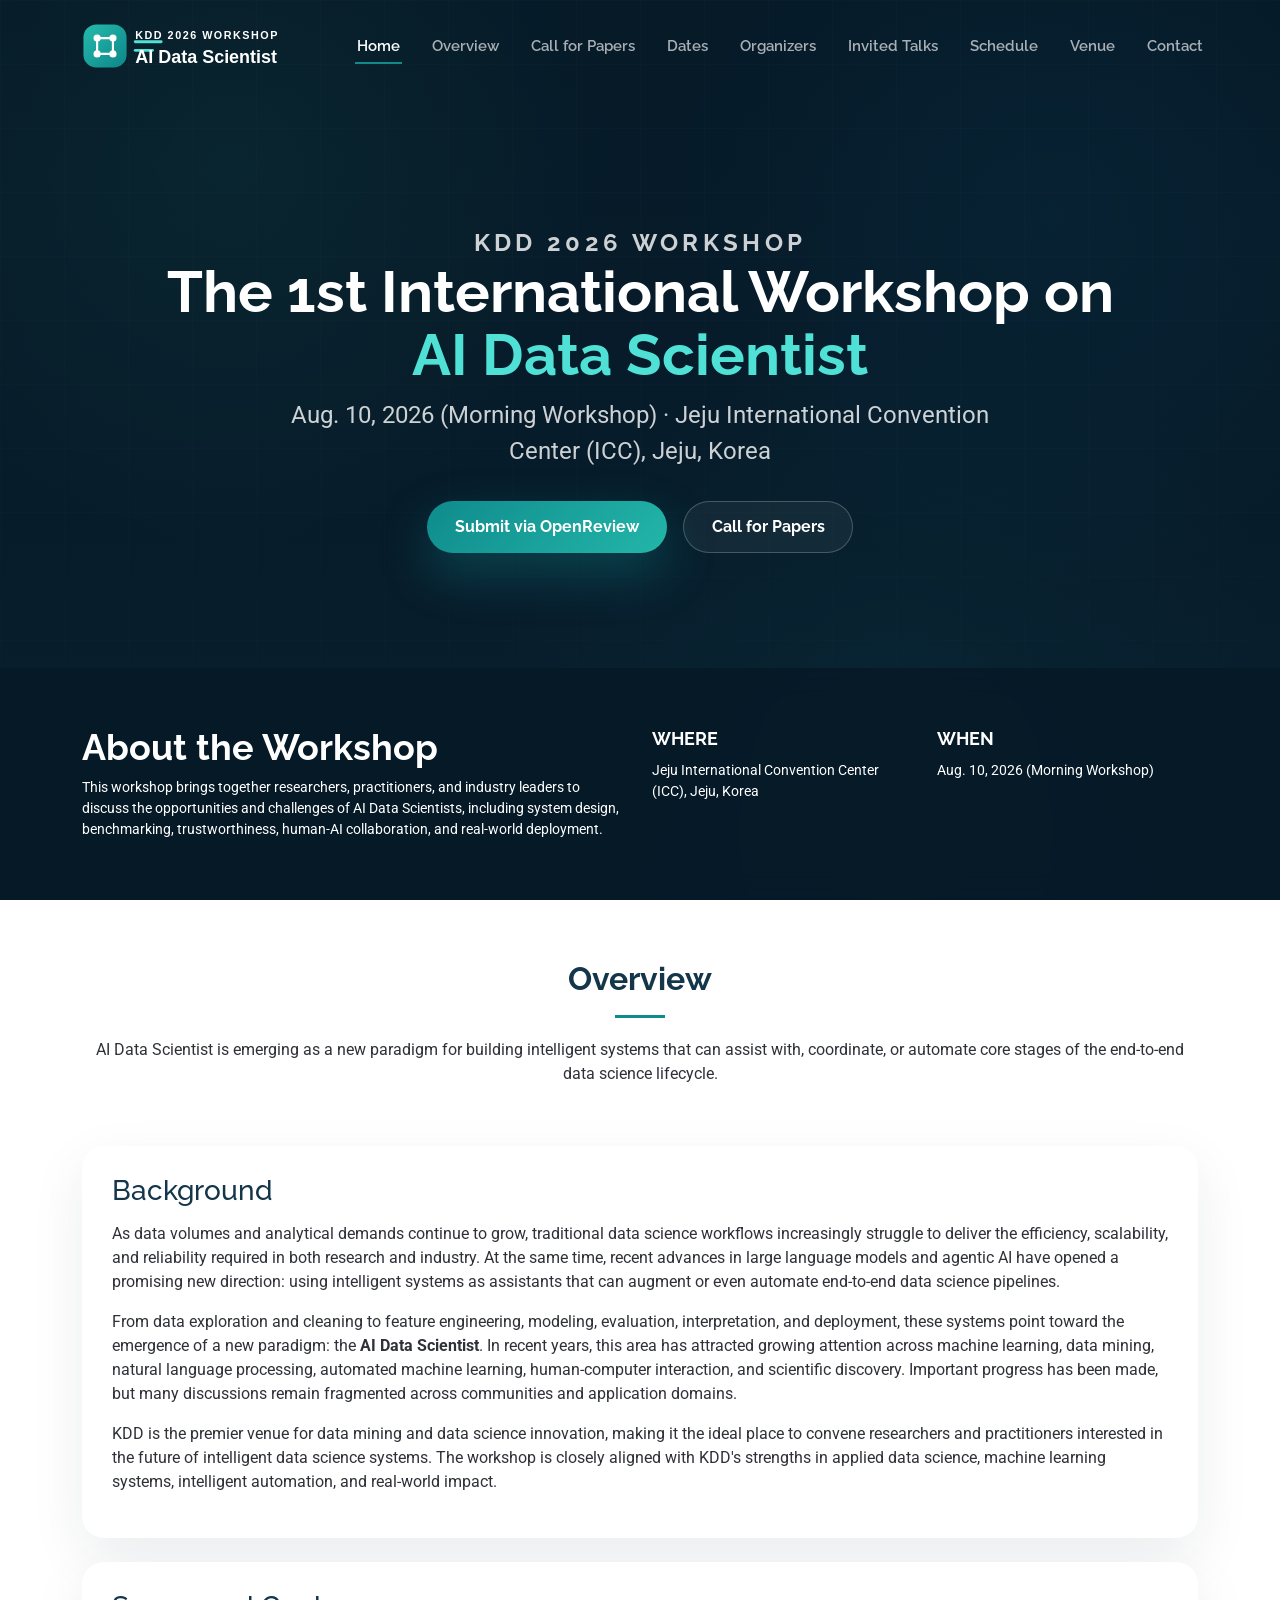
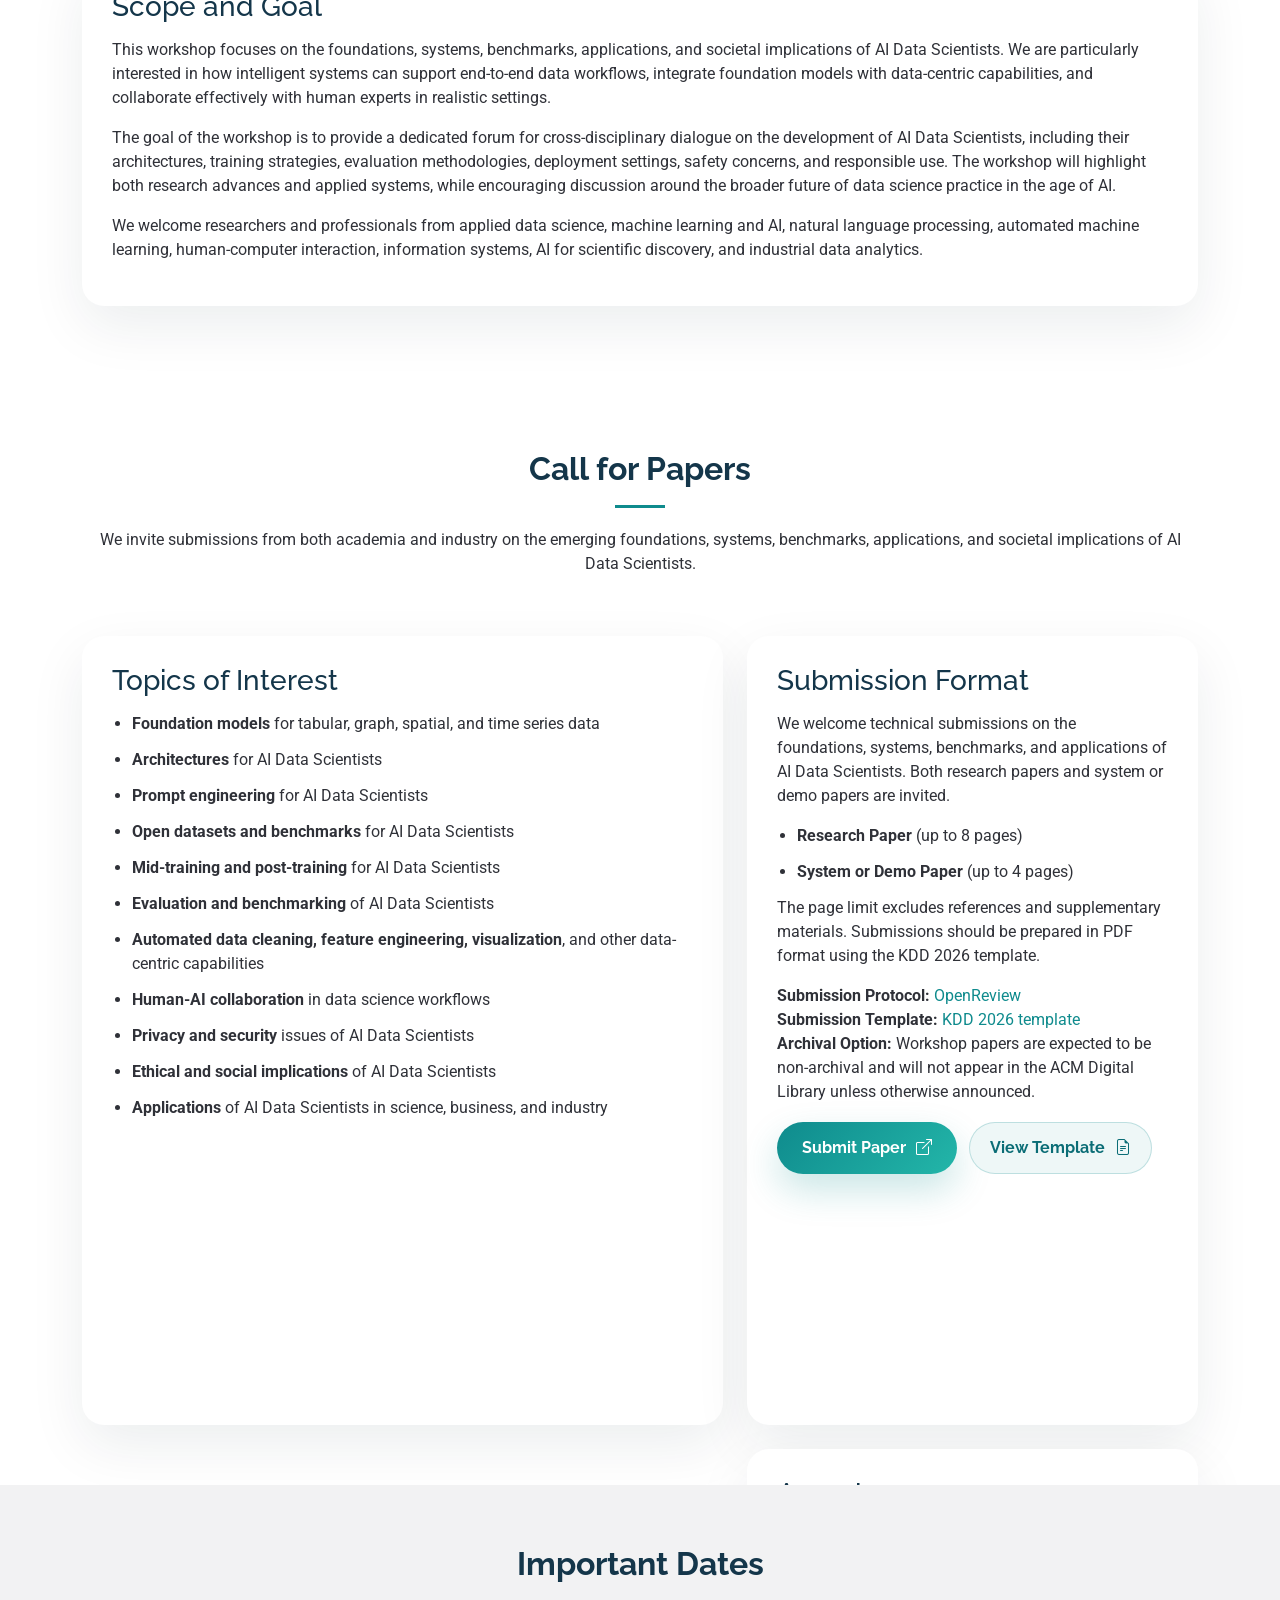
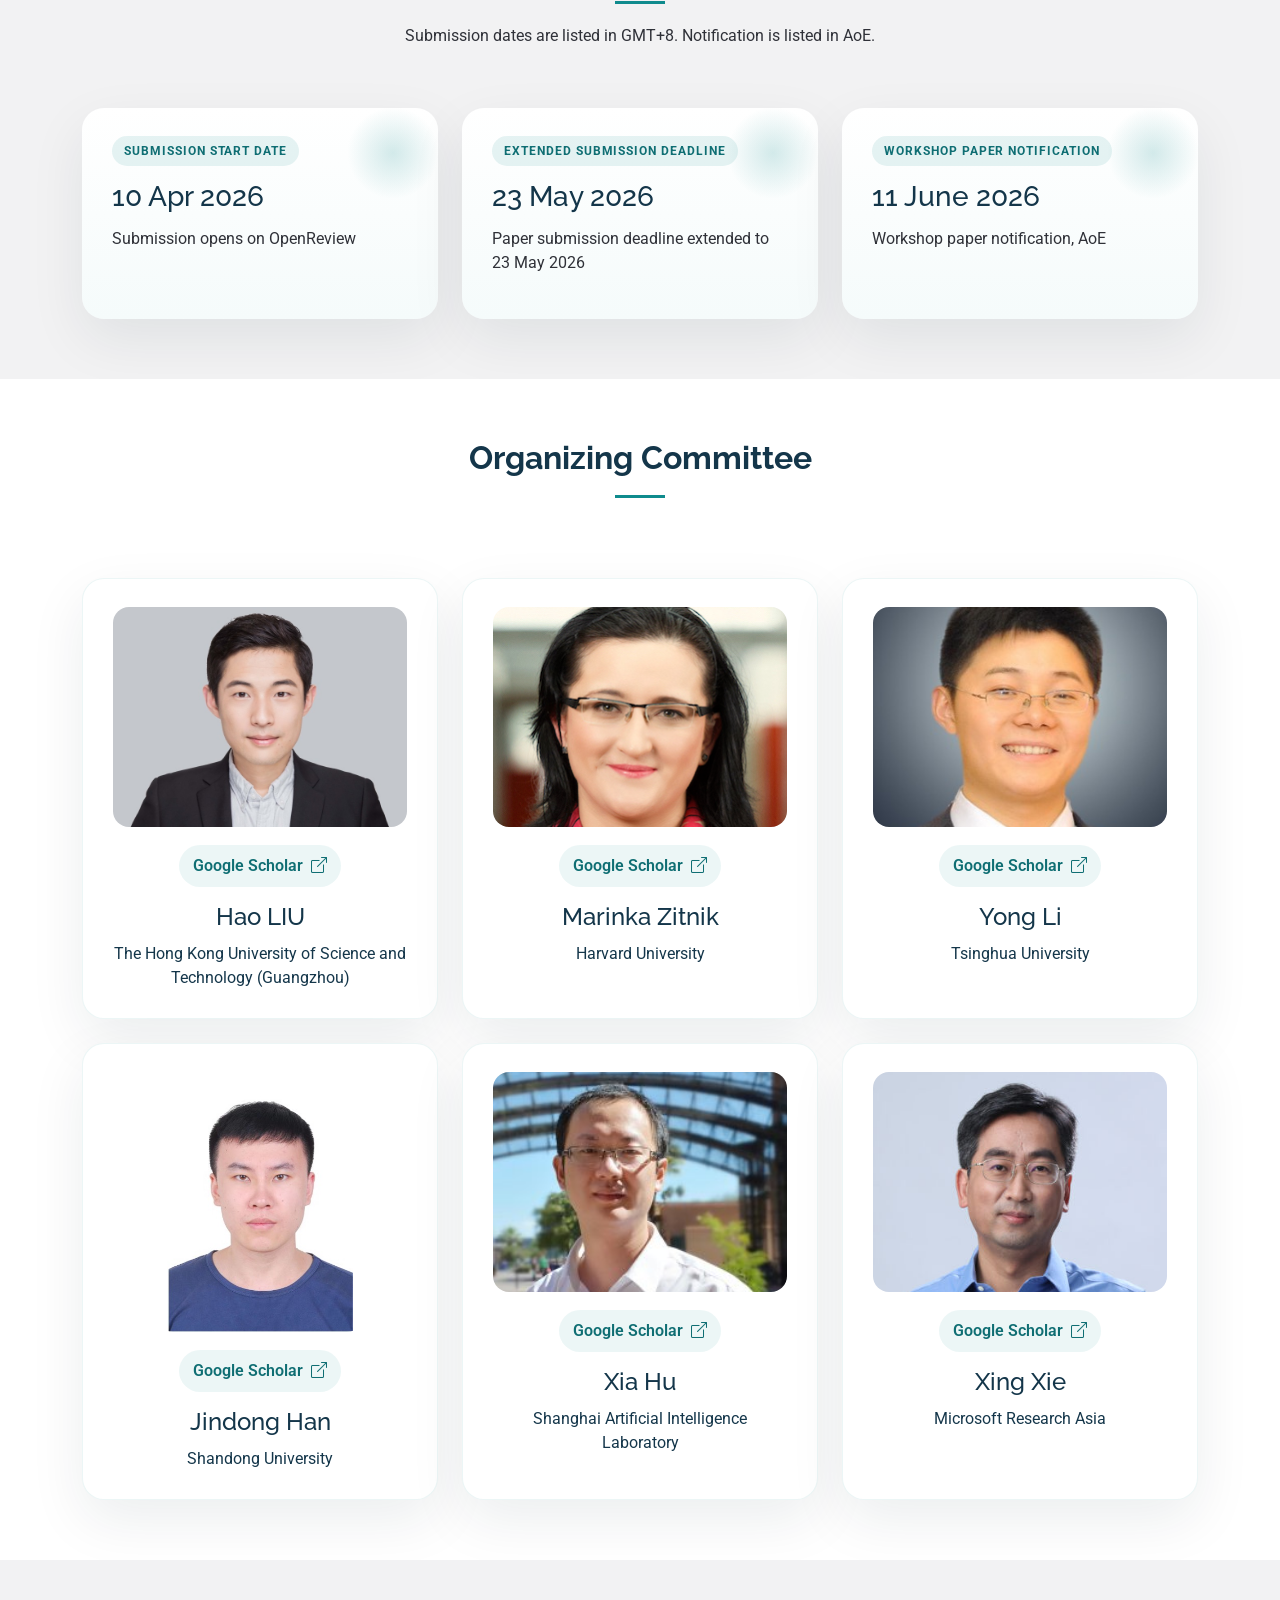
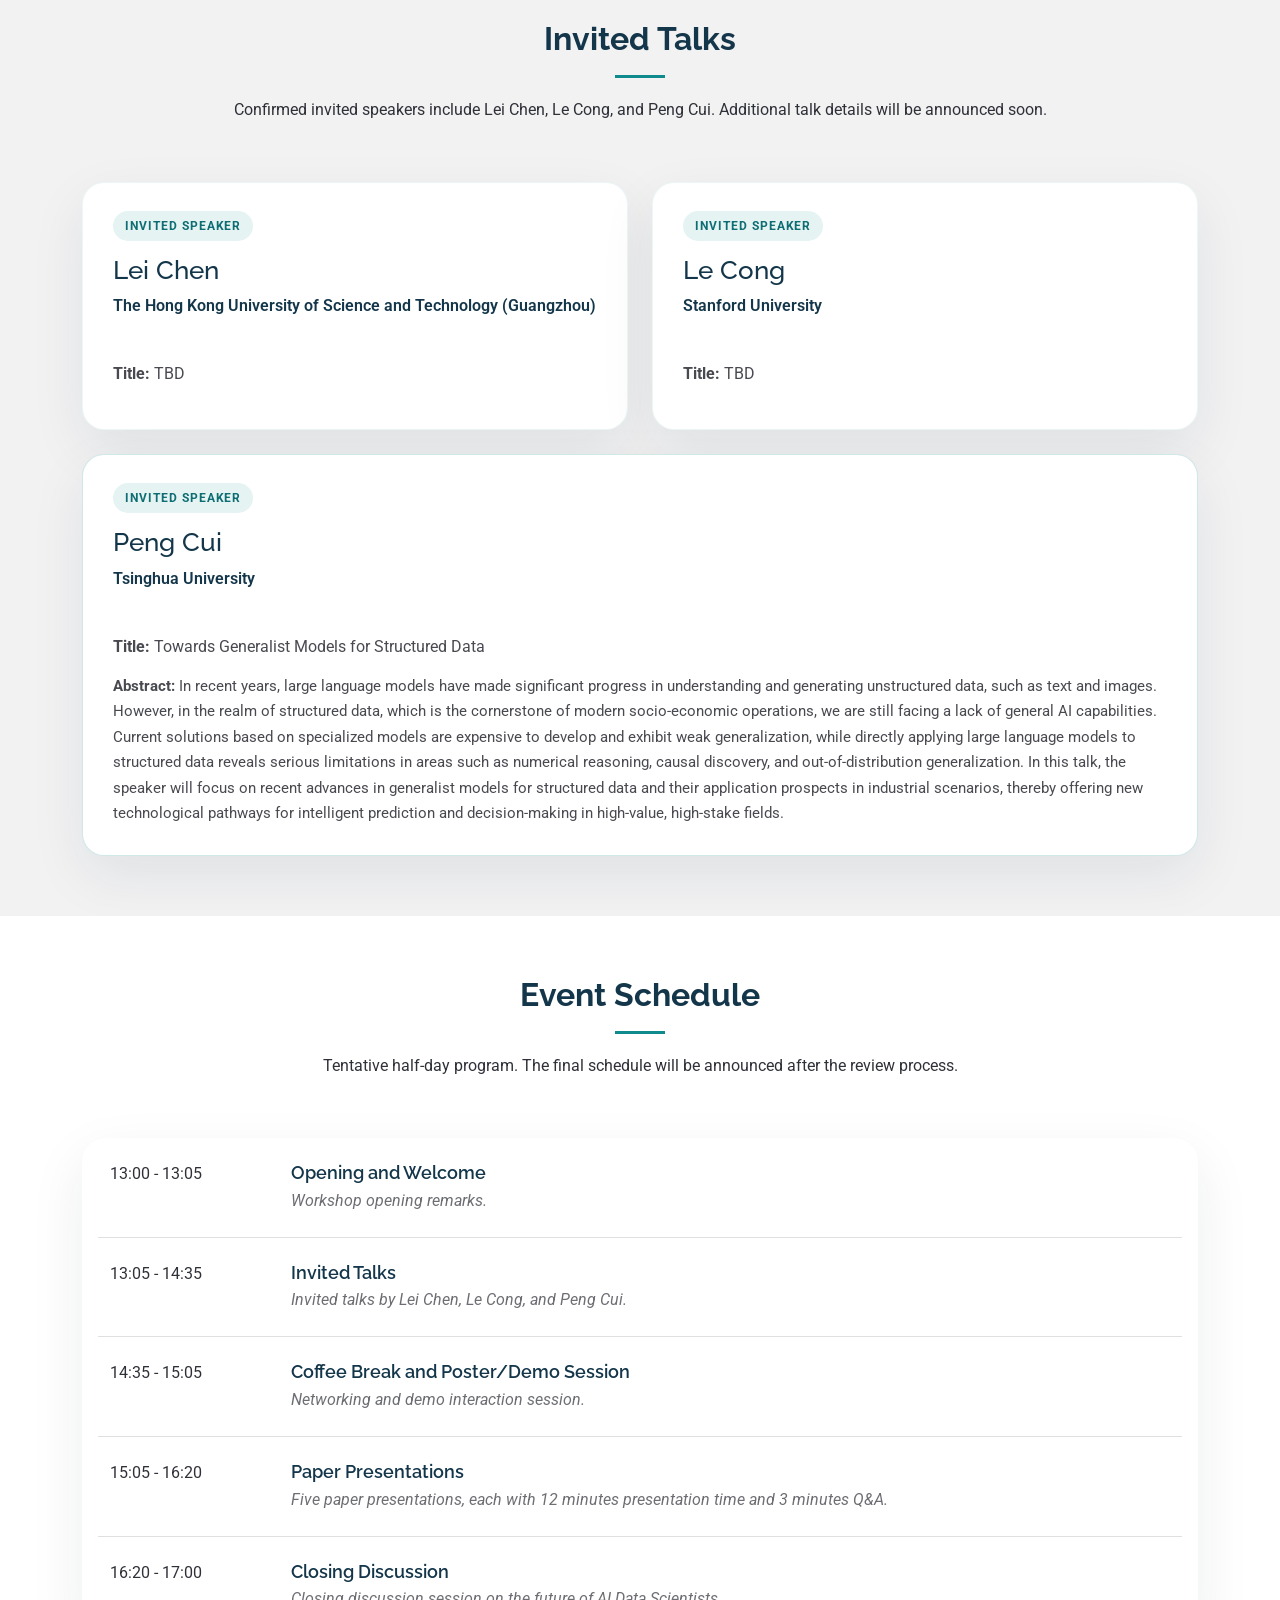
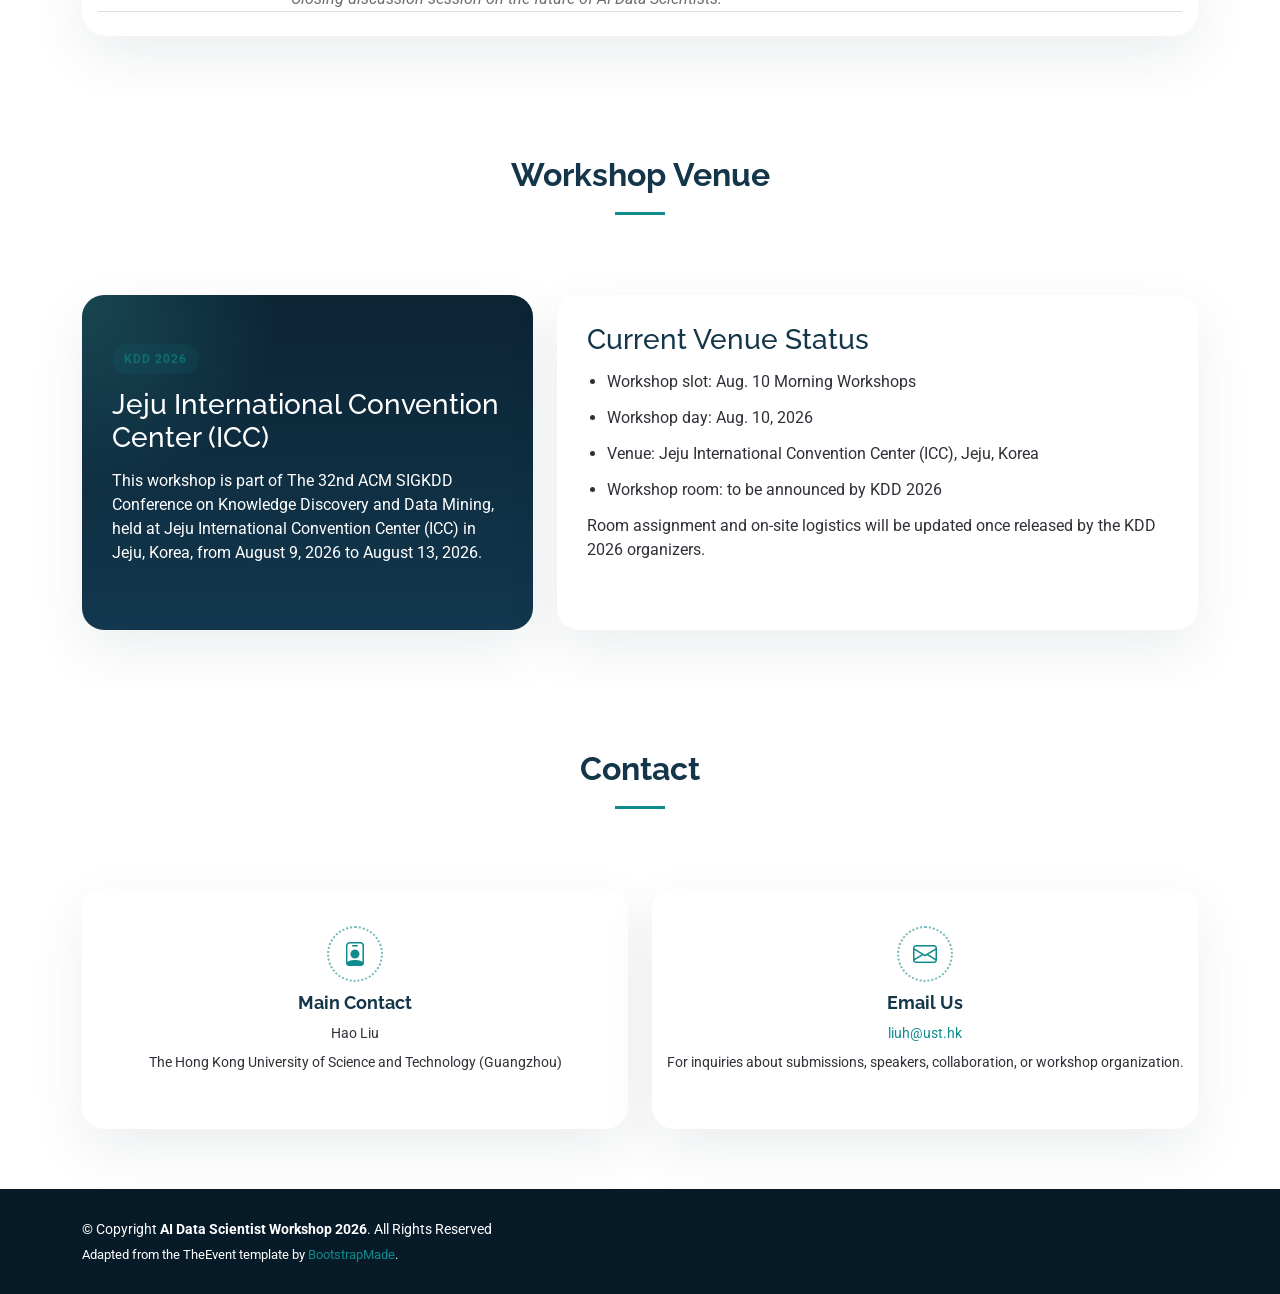
==== docs/index.html @ 49861888 "Update notification deadline" ====
<!DOCTYPE html>
<html lang="en">

<head>
  <meta charset="utf-8">
  <meta content="width=device-width, initial-scale=1.0" name="viewport">
  <title>KDD 2026 Workshop | The 1st International Workshop on AI Data Scientist</title>
  <meta name="description" content="Official website for the KDD 2026 Workshop: The 1st International Workshop on AI Data Scientist.">
  <meta name="keywords" content="KDD 2026, workshop, AI Data Scientist, data science, foundation models, AI agents">

  <link href="assets/img/favicon.svg" rel="icon" type="image/svg+xml">
  <link href="assets/img/favicon.svg" rel="apple-touch-icon">

  <link href="https://fonts.googleapis.com" rel="preconnect">
  <link href="https://fonts.gstatic.com" rel="preconnect" crossorigin>
  <link href="https://fonts.googleapis.com/css2?family=Roboto:ital,wght@0,300;0,400;0,500;0,700;1,400&amp;family=Raleway:wght@400;500;600;700;800&amp;display=swap" rel="stylesheet">

  <link href="assets/vendor/bootstrap/css/bootstrap.min.css" rel="stylesheet">
  <link href="assets/vendor/bootstrap-icons/bootstrap-icons.css" rel="stylesheet">
  <link href="assets/vendor/aos/aos.css" rel="stylesheet">
  <link href="assets/vendor/glightbox/css/glightbox.min.css" rel="stylesheet">
  <link href="assets/vendor/swiper/swiper-bundle.min.css" rel="stylesheet">

  <link href="assets/css/main.css" rel="stylesheet">
  <link href="assets/css/custom.css?v=20260515a" rel="stylesheet">
</head>

<body class="index-page">

  <header id="header" class="header d-flex align-items-center fixed-top">
    <div class="container-fluid container-xl position-relative d-flex align-items-center">

      <a href="index.html" class="logo d-flex align-items-center me-auto">
        <img src="assets/img/logo.svg" alt="AI Data Scientist Workshop logo">
      </a>

      <nav id="navmenu" class="navmenu">
        <ul>
          <li><a href="#hero" class="active">Home</a></li>
          <li><a href="#overview">Overview</a></li>
          <li><a href="#cfp">Call for Papers</a></li>
          <li><a href="#dates">Dates</a></li>
          <li><a href="#organizers">Organizers</a></li>
          <li><a href="#invited-talks">Invited Talks</a></li>
          <li><a href="#schedule">Schedule</a></li>
          <li><a href="#venue">Venue</a></li>
          <li><a href="#contact">Contact</a></li>
        </ul>
        <i class="mobile-nav-toggle d-xl-none bi bi-list"></i>
      </nav>

    </div>
  </header>

  <main class="main">

    <section id="hero" class="hero section dark-background">
      <div class="hero-backdrop"></div>

      <div class="container d-flex flex-column align-items-center text-center mt-auto">
        <p class="hero-kicker" data-aos="fade-up" data-aos-delay="100">KDD 2026 Workshop</p>
        <h2 data-aos="fade-up" data-aos-delay="200">The 1st International Workshop on<br><span>AI Data Scientist</span></h2>
        <p class="hero-meta" data-aos="fade-up" data-aos-delay="300">Aug. 10, 2026 (Morning Workshop) · Jeju International Convention Center (ICC), Jeju, Korea</p>
        <div class="hero-actions" data-aos="fade-up" data-aos-delay="400">
          <a class="btn-primary-hero btn-submit-hero" href="https://openreview.net/group?id=KDD.org/2026/Workshop/AIDataSci#tab-recent-activity" target="_blank" rel="noopener noreferrer">Submit via OpenReview</a>
          <a class="btn-secondary-hero" href="#cfp">Call for Papers</a>
        </div>
      </div>

      <div class="about-info mt-auto position-relative">
        <div class="container position-relative" data-aos="fade-up">
          <div class="row">
            <div class="col-lg-6">
              <h2>About the Workshop</h2>
              <p>
                This workshop brings together researchers, practitioners, and industry leaders to discuss the opportunities and challenges of AI Data Scientists, including system design, benchmarking, trustworthiness, human-AI collaboration, and real-world deployment.
              </p>
            </div>
            <div class="col-lg-3">
              <h3>Where</h3>
              <p>Jeju International Convention Center (ICC), Jeju, Korea</p>
            </div>
            <div class="col-lg-3">
              <h3>When</h3>
              <p>Aug. 10, 2026 (Morning Workshop)</p>
            </div>
          </div>
        </div>
      </div>
    </section>

    <section id="overview" class="overview section">
      <div class="container section-title" data-aos="fade-up">
        <h2>Overview</h2>
        <p>AI Data Scientist is emerging as a new paradigm for building intelligent systems that can assist with, coordinate, or automate core stages of the end-to-end data science lifecycle.</p>
      </div>

      <div class="container">
        <div class="content-card" data-aos="fade-up" data-aos-delay="100">
          <h3>Background</h3>
          <p>
            As data volumes and analytical demands continue to grow, traditional data science workflows increasingly struggle to deliver the efficiency, scalability, and reliability required in both research and industry. At the same time, recent advances in large language models and agentic AI have opened a promising new direction: using intelligent systems as assistants that can augment or even automate end-to-end data science pipelines.
          </p>
          <p>
            From data exploration and cleaning to feature engineering, modeling, evaluation, interpretation, and deployment, these systems point toward the emergence of a new paradigm: the <strong>AI Data Scientist</strong>. In recent years, this area has attracted growing attention across machine learning, data mining, natural language processing, automated machine learning, human-computer interaction, and scientific discovery. Important progress has been made, but many discussions remain fragmented across communities and application domains.
          </p>
          <p>
            KDD is the premier venue for data mining and data science innovation, making it the ideal place to convene researchers and practitioners interested in the future of intelligent data science systems. The workshop is closely aligned with KDD's strengths in applied data science, machine learning systems, intelligent automation, and real-world impact.
          </p>
        </div>

        <div class="content-card" data-aos="fade-up" data-aos-delay="200">
          <h3>Scope and Goal</h3>
          <p>
            This workshop focuses on the foundations, systems, benchmarks, applications, and societal implications of AI Data Scientists. We are particularly interested in how intelligent systems can support end-to-end data workflows, integrate foundation models with data-centric capabilities, and collaborate effectively with human experts in realistic settings.
          </p>
          <p>
            The goal of the workshop is to provide a dedicated forum for cross-disciplinary dialogue on the development of AI Data Scientists, including their architectures, training strategies, evaluation methodologies, deployment settings, safety concerns, and responsible use. The workshop will highlight both research advances and applied systems, while encouraging discussion around the broader future of data science practice in the age of AI.
          </p>
          <p>
            We welcome researchers and professionals from applied data science, machine learning and AI, natural language processing, automated machine learning, human-computer interaction, information systems, AI for scientific discovery, and industrial data analytics.
          </p>
        </div>
      </div>
    </section>

    <section id="cfp" class="cfp section">
      <div class="container section-title" data-aos="fade-up">
        <h2>Call for Papers</h2>
        <p>We invite submissions from both academia and industry on the emerging foundations, systems, benchmarks, applications, and societal implications of AI Data Scientists.</p>
      </div>

      <div class="container">
        <div class="row gy-4">
          <div class="col-lg-7" data-aos="fade-up" data-aos-delay="100">
            <div class="content-card">
              <h3>Topics of Interest</h3>
              <ul class="topic-list">
                <li><strong>Foundation models</strong> for tabular, graph, spatial, and time series data</li>
                <li><strong>Architectures</strong> for AI Data Scientists</li>
                <li><strong>Prompt engineering</strong> for AI Data Scientists</li>
                <li><strong>Open datasets and benchmarks</strong> for AI Data Scientists</li>
                <li><strong>Mid-training and post-training</strong> for AI Data Scientists</li>
                <li><strong>Evaluation and benchmarking</strong> of AI Data Scientists</li>
                <li><strong>Automated data cleaning, feature engineering, visualization</strong>, and other data-centric capabilities</li>
                <li><strong>Human-AI collaboration</strong> in data science workflows</li>
                <li><strong>Privacy and security</strong> issues of AI Data Scientists</li>
                <li><strong>Ethical and social implications</strong> of AI Data Scientists</li>
                <li><strong>Applications</strong> of AI Data Scientists in science, business, and industry</li>
              </ul>
            </div>
          </div>

          <div class="col-lg-5" data-aos="fade-up" data-aos-delay="200">
            <div class="content-card">
              <h3>Submission Format</h3>
              <p>
                We welcome technical submissions on the foundations, systems, benchmarks, and applications of AI Data Scientists. Both research papers and system or demo papers are invited.
              </p>
              <ul class="simple-list">
                <li><strong>Research Paper</strong> (up to 8 pages)</li>
                <li><strong>System or Demo Paper</strong> (up to 4 pages)</li>
              </ul>
              <p>
                The page limit excludes references and supplementary materials. Submissions should be prepared in PDF format using the KDD 2026 template.
              </p>
              <p>
                <strong>Submission Protocol:</strong> <a href="https://openreview.net/group?id=KDD.org/2026/Workshop/AIDataSci#tab-recent-activity" target="_blank" rel="noopener noreferrer">OpenReview</a><br>
                <strong>Submission Template:</strong> <a href="https://www.acm.org/publications/proceedings-template" target="_blank" rel="noopener noreferrer">KDD 2026 template</a><br>
                <strong>Archival Option:</strong> Workshop papers are expected to be non-archival and will not appear in the ACM Digital Library unless otherwise announced.
              </p>
              <div class="submission-actions">
                <a class="btn-submit-openreview" href="https://openreview.net/group?id=KDD.org/2026/Workshop/AIDataSci#tab-recent-activity" target="_blank" rel="noopener noreferrer">
                  <span>Submit Paper</span>
                  <i class="bi bi-box-arrow-up-right"></i>
                </a>
                <a class="btn-template-link" href="https://www.acm.org/publications/proceedings-template" target="_blank" rel="noopener noreferrer">
                  <span>View Template</span>
                  <i class="bi bi-file-earmark-text"></i>
                </a>
              </div>
            </div>

            <div class="content-card">
              <h3>Awards</h3>
              <ul class="simple-list">
                <li>Best Paper Award</li>
                <li>Best Demo Paper Award</li>
              </ul>
            </div>
          </div>
        </div>
      </div>
    </section>

    <section id="dates" class="sponsors section light-background">
      <div class="container section-title" data-aos="fade-up">
        <h2>Important Dates</h2>
        <p>Submission dates are listed in GMT+8. Notification is listed in AoE.</p>
      </div>

      <div class="container">
        <div class="row gy-4">
          <div class="col-md-6 col-xl-4" data-aos="fade-up" data-aos-delay="100">
            <div class="date-card">
              <span class="date-label">Submission Start Date</span>
              <h3>10 Apr 2026</h3>
              <p>Submission opens on OpenReview</p>
            </div>
          </div>
          <div class="col-md-6 col-xl-4" data-aos="fade-up" data-aos-delay="150">
            <div class="date-card">
              <span class="date-label">Extended Submission Deadline</span>
              <h3>23 May 2026</h3>
              <p>Paper submission deadline extended to 23 May 2026</p>
            </div>
          </div>
          <div class="col-md-6 col-xl-4" data-aos="fade-up" data-aos-delay="200">
            <div class="date-card">
              <span class="date-label">Workshop Paper Notification</span>
              <h3>11 June 2026</h3>
              <p>Workshop paper notification, AoE</p>
            </div>
          </div>
        </div>
      </div>
    </section>

    <section id="organizers" class="speakers section">
      <div class="container section-title" data-aos="fade-up">
        <h2>Organizing Committee</h2>
      </div>

      <div class="container">
        <div class="row gy-4">
          <div class="col-lg-4 col-md-6" data-aos="fade-up" data-aos-delay="100">
            <div class="person-card">
              <img class="person-photo person-photo-hao" src="assets/img/organizers/hao-liu.jpg" alt="Hao LIU">
              <div class="person-links">
                <a class="scholar-link" href="https://scholar.google.com/citations?user=66KKZR4AAAAJ&amp;hl=zh-CN" target="_blank" rel="noopener noreferrer">
                  <span>Google Scholar</span>
                  <i class="bi bi-box-arrow-up-right"></i>
                </a>
              </div>
              <h4>Hao LIU</h4>
              <p class="person-affiliation">The Hong Kong University of Science and Technology (Guangzhou)</p>
            </div>
          </div>
          <div class="col-lg-4 col-md-6" data-aos="fade-up" data-aos-delay="120">
            <div class="person-card">
              <img class="person-photo person-photo-marinka" src="assets/img/organizers/marinka_zitnik.png" alt="Marinka Zitnik">
              <div class="person-links">
                <a class="scholar-link" href="https://scholar.google.com/citations?user=YtUDgPIAAAAJ&amp;hl=en" target="_blank" rel="noopener noreferrer">
                  <span>Google Scholar</span>
                  <i class="bi bi-box-arrow-up-right"></i>
                </a>
              </div>
              <h4>Marinka Zitnik</h4>
              <p class="person-affiliation">Harvard University</p>
            </div>
          </div>
          <div class="col-lg-4 col-md-6" data-aos="fade-up" data-aos-delay="140">
            <div class="person-card">
              <img class="person-photo person-photo-yong" src="assets/img/organizers/liyong.jpg" alt="Yong Li">
              <div class="person-links">
                <a class="scholar-link" href="https://scholar.google.com/citations?user=kmgzPeQAAAAJ&amp;hl=en" target="_blank" rel="noopener noreferrer">
                  <span>Google Scholar</span>
                  <i class="bi bi-box-arrow-up-right"></i>
                </a>
              </div>
              <h4>Yong Li</h4>
              <p class="person-affiliation">Tsinghua University</p>
            </div>
          </div>
          <div class="col-lg-4 col-md-6" data-aos="fade-up" data-aos-delay="160">
            <div class="person-card">
              <img class="person-photo person-photo-jindong" src="assets/img/organizers/jindong-han.jpg" alt="Jindong Han">
              <div class="person-links">
                <a class="scholar-link" href="https://scholar.google.com/citations?user=e9lFam0AAAAJ&amp;hl=zh-CN" target="_blank" rel="noopener noreferrer">
                  <span>Google Scholar</span>
                  <i class="bi bi-box-arrow-up-right"></i>
                </a>
              </div>
              <h4>Jindong Han</h4>
              <p class="person-affiliation">Shandong University</p>
            </div>
          </div>
          <div class="col-lg-4 col-md-6" data-aos="fade-up" data-aos-delay="180">
            <div class="person-card">
              <img class="person-photo person-photo-xia" src="assets/img/organizers/huxia.jpeg" alt="Xia Hu">
              <div class="person-links">
                <a class="scholar-link" href="https://scholar.google.com/citations?user=pcCS60IAAAAJ&amp;hl=en" target="_blank" rel="noopener noreferrer">
                  <span>Google Scholar</span>
                  <i class="bi bi-box-arrow-up-right"></i>
                </a>
              </div>
              <h4>Xia Hu</h4>
              <p class="person-affiliation">Shanghai Artificial Intelligence Laboratory</p>
            </div>
          </div>
          <div class="col-lg-4 col-md-6" data-aos="fade-up" data-aos-delay="200">
            <div class="person-card">
              <img class="person-photo person-photo-xing" src="assets/img/organizers/XingXie.jpg" alt="Xing Xie">
              <div class="person-links">
                <a class="scholar-link" href="https://scholar.google.com/citations?user=5EQfAFIAAAAJ&amp;hl=en" target="_blank" rel="noopener noreferrer">
                  <span>Google Scholar</span>
                  <i class="bi bi-box-arrow-up-right"></i>
                </a>
              </div>
              <h4>Xing Xie</h4>
              <p class="person-affiliation">Microsoft Research Asia</p>
            </div>
          </div>
        </div>
      </div>
    </section>

    <section id="invited-talks" class="invited-talks section light-background">
      <div class="container section-title" data-aos="fade-up">
        <h2>Invited Talks</h2>
        <p>Confirmed invited speakers include Lei Chen, Le Cong, and Peng Cui. Additional talk details will be announced soon.</p>
      </div>

      <div class="container">
        <div class="row gy-4">
          <div class="col-lg-6" data-aos="fade-up" data-aos-delay="100">
            <div class="talk-card">
              <span class="talk-label">Invited Speaker</span>
              <h3>Lei Chen</h3>
              <p class="talk-affiliation">The Hong Kong University of Science and Technology (Guangzhou)</p>
              <div class="talk-detail">
                <strong>Title:</strong> TBD
              </div>
            </div>
          </div>

          <div class="col-lg-6" data-aos="fade-up" data-aos-delay="150">
            <div class="talk-card">
              <span class="talk-label">Invited Speaker</span>
              <h3>Le Cong</h3>
              <p class="talk-affiliation">Stanford University</p>
              <div class="talk-detail">
                <strong>Title:</strong> TBD
              </div>
            </div>
          </div>

          <div class="col-lg-12" data-aos="fade-up" data-aos-delay="200">
            <div class="talk-card talk-card-featured">
              <span class="talk-label">Invited Speaker</span>
              <h3>Peng Cui</h3>
              <p class="talk-affiliation">Tsinghua University</p>
              <div class="talk-detail">
                <strong>Title:</strong> Towards Generalist Models for Structured Data
              </div>
              <div class="talk-abstract">
                <strong>Abstract:</strong> In recent years, large language models have made significant progress in understanding and generating unstructured data, such as text and images. However, in the realm of structured data, which is the cornerstone of modern socio-economic operations, we are still facing a lack of general AI capabilities. Current solutions based on specialized models are expensive to develop and exhibit weak generalization, while directly applying large language models to structured data reveals serious limitations in areas such as numerical reasoning, causal discovery, and out-of-distribution generalization. In this talk, the speaker will focus on recent advances in generalist models for structured data and their application prospects in industrial scenarios, thereby offering new technological pathways for intelligent prediction and decision-making in high-value, high-stake fields.
              </div>
            </div>
          </div>
        </div>
      </div>
    </section>

    <section id="schedule" class="schedule section">
      <div class="container section-title" data-aos="fade-up">
        <h2>Event Schedule</h2>
        <p>Tentative half-day program. The final schedule will be announced after the review process.</p>
      </div>

      <div class="container">
        <div class="schedule-shell" data-aos="fade-up" data-aos-delay="100">
          <div class="row schedule-item">
            <div class="col-md-2"><time>13:00 - 13:05</time></div>
            <div class="col-md-10">
              <h4>Opening and Welcome</h4>
              <p>Workshop opening remarks.</p>
            </div>
          </div>

          <div class="row schedule-item">
            <div class="col-md-2"><time>13:05 - 14:35</time></div>
            <div class="col-md-10">
              <h4>Invited Talks</h4>
              <p>Invited talks by Lei Chen, Le Cong, and Peng Cui.</p>
            </div>
          </div>

          <div class="row schedule-item">
            <div class="col-md-2"><time>14:35 - 15:05</time></div>
            <div class="col-md-10">
              <h4>Coffee Break and Poster/Demo Session</h4>
              <p>Networking and demo interaction session.</p>
            </div>
          </div>

          <div class="row schedule-item">
            <div class="col-md-2"><time>15:05 - 16:20</time></div>
            <div class="col-md-10">
              <h4>Paper Presentations</h4>
              <p>Five paper presentations, each with 12 minutes presentation time and 3 minutes Q&amp;A.</p>
            </div>
          </div>

          <div class="row schedule-item">
            <div class="col-md-2"><time>16:20 - 17:00</time></div>
            <div class="col-md-10">
              <h4>Closing Discussion</h4>
              <p>Closing discussion session on the future of AI Data Scientists.</p>
            </div>
          </div>
        </div>
      </div>
    </section>

    <section id="venue" class="venue section">
      <div class="container section-title" data-aos="fade-up">
        <h2>Workshop Venue</h2>
      </div>

      <div class="container" data-aos="fade-up" data-aos-delay="100">
        <div class="row gy-4">
          <div class="col-lg-5">
            <div class="venue-placeholder">
              <div>
                <span class="venue-badge">KDD 2026</span>
                <h3>Jeju International Convention Center (ICC)</h3>
                <p>
                  This workshop is part of The 32nd ACM SIGKDD Conference on Knowledge Discovery and Data Mining, held at Jeju International Convention Center (ICC) in Jeju, Korea, from August 9, 2026 to August 13, 2026.
                </p>
              </div>
            </div>
          </div>
          <div class="col-lg-7">
            <div class="content-card venue-copy">
              <h3>Current Venue Status</h3>
              <ul class="simple-list">
                <li>Workshop slot: Aug. 10 Morning Workshops</li>
                <li>Workshop day: Aug. 10, 2026</li>
                <li>Venue: Jeju International Convention Center (ICC), Jeju, Korea</li>
                <li>Workshop room: to be announced by KDD 2026</li>
              </ul>
              <p>
                Room assignment and on-site logistics will be updated once released by the KDD 2026 organizers.
              </p>
            </div>
          </div>
        </div>
      </div>
    </section>

    <section id="contact" class="contact section">
      <div class="container section-title" data-aos="fade-up">
        <h2>Contact</h2>
      </div>

      <div class="container" data-aos="fade-up" data-aos-delay="100">
        <div class="row gy-4">
          <div class="col-lg-6">
            <div class="info-item d-flex flex-column justify-content-center align-items-center">
              <i class="bi bi-person-badge"></i>
              <h3>Main Contact</h3>
              <p>Hao Liu</p>
              <p>The Hong Kong University of Science and Technology (Guangzhou)</p>
            </div>
          </div>
          <div class="col-lg-6">
            <div class="info-item d-flex flex-column justify-content-center align-items-center">
              <i class="bi bi-envelope"></i>
              <h3>Email Us</h3>
              <p><a href="mailto:liuh@ust.hk">liuh@ust.hk</a></p>
              <p>For inquiries about submissions, speakers, collaboration, or workshop organization.</p>
            </div>
          </div>
        </div>
      </div>
    </section>

  </main>

  <footer id="footer" class="footer dark-background">
    <div class="copyright text-center">
      <div class="container d-flex flex-column flex-lg-row justify-content-center justify-content-lg-between align-items-center">
        <div class="d-flex flex-column align-items-center align-items-lg-start">
          <div>
            © Copyright <strong><span>AI Data Scientist Workshop 2026</span></strong>. All Rights Reserved
          </div>
          <div class="credits">
            Adapted from the TheEvent template by <a href="https://bootstrapmade.com/">BootstrapMade</a>.
          </div>
        </div>
      </div>
    </div>
  </footer>

  <a href="#" id="scroll-top" class="scroll-top d-flex align-items-center justify-content-center"><i class="bi bi-arrow-up-short"></i></a>

  <div id="preloader"></div>

  <script src="assets/vendor/bootstrap/js/bootstrap.bundle.min.js"></script>
  <script src="assets/vendor/php-email-form/validate.js"></script>
  <script src="assets/vendor/aos/aos.js"></script>
  <script src="assets/vendor/glightbox/js/glightbox.min.js"></script>
  <script src="assets/vendor/swiper/swiper-bundle.min.js"></script>
  <script src="assets/js/main.js"></script>
</body>

</html>
---- docs/assets/css/main.css ----
/**
* Template Name: TheEvent
* Template URL: https://bootstrapmade.com/theevent-conference-event-bootstrap-template/
* Updated: Aug 07 2024 with Bootstrap v5.3.3
* Author: BootstrapMade.com
* License: https://bootstrapmade.com/license/
*/

/*--------------------------------------------------------------
# Font & Color Variables
# Help: https://bootstrapmade.com/color-system/
--------------------------------------------------------------*/
/* Fonts */
:root {
  --default-font: "Roboto",  system-ui, -apple-system, "Segoe UI", Roboto, "Helvetica Neue", Arial, "Noto Sans", "Liberation Sans", sans-serif, "Apple Color Emoji", "Segoe UI Emoji", "Segoe UI Symbol", "Noto Color Emoji";
  --heading-font: "Raleway",  sans-serif;
  --nav-font: "Raleway",  sans-serif;
}

/* Global Colors - The following color variables are used throughout the website. Updating them here will change the color scheme of the entire website */
:root { 
  --background-color: #ffffff; /* Background color for the entire website, including individual sections */
  --default-color: #2f3138; /* Default color used for the majority of the text content across the entire website */
  --heading-color: #0e1b4d; /* Color for headings, subheadings and title throughout the website */
  --accent-color: #f82249; /* Accent color that represents your brand on the website. It's used for buttons, links, and other elements that need to stand out */
  --surface-color: #ffffff; /* The surface color is used as a background of boxed elements within sections, such as cards, icon boxes, or other elements that require a visual separation from the global background. */
  --contrast-color: #ffffff; /* Contrast color for text, ensuring readability against backgrounds of accent, heading, or default colors. */
}

/* Nav Menu Colors - The following color variables are used specifically for the navigation menu. They are separate from the global colors to allow for more customization options */
:root {
  --nav-color: rgba(255, 255, 255, 0.65);  /* The default color of the main navmenu links */
  --nav-hover-color: #ffffff; /* Applied to main navmenu links when they are hovered over or active */
  --nav-mobile-background-color: #ffffff; /* Used as the background color for mobile navigation menu */
  --nav-dropdown-background-color: #ffffff; /* Used as the background color for dropdown items that appear when hovering over primary navigation items */
  --nav-dropdown-color: #212529; /* Used for navigation links of the dropdown items in the navigation menu. */
  --nav-dropdown-hover-color: #f82249; /* Similar to --nav-hover-color, this color is applied to dropdown navigation links when they are hovered over. */
}

/* Color Presets - These classes override global colors when applied to any section or element, providing reuse of the sam color scheme. */

.light-background {
  --background-color: #f2f2f3;
  --surface-color: #ffffff;
}

.dark-background {
  --background-color: #000820;
  --default-color: #ffffff;
  --heading-color: #ffffff;
  --surface-color: #001553;
  --contrast-color: #ffffff;
}

/* Smooth scroll */
:root {
  scroll-behavior: smooth;
}

/*--------------------------------------------------------------
# General Styling & Shared Classes
--------------------------------------------------------------*/
body {
  color: var(--default-color);
  background-color: var(--background-color);
  font-family: var(--default-font);
}

a {
  color: var(--accent-color);
  text-decoration: none;
  transition: 0.3s;
}

a:hover {
  color: color-mix(in srgb, var(--accent-color), transparent 25%);
  text-decoration: none;
}

h1,
h2,
h3,
h4,
h5,
h6 {
  color: var(--heading-color);
  font-family: var(--heading-font);
}

/* Pulsating Play Button
------------------------------*/
.pulsating-play-btn {
  width: 94px;
  height: 94px;
  background: radial-gradient(var(--accent-color) 50%, color-mix(in srgb, var(--accent-color), transparent 75%) 52%);
  border-radius: 50%;
  display: block;
  position: relative;
  overflow: hidden;
}

.pulsating-play-btn:before {
  content: "";
  position: absolute;
  width: 120px;
  height: 120px;
  animation-delay: 0s;
  animation: pulsate-play-btn 2s;
  animation-direction: forwards;
  animation-iteration-count: infinite;
  animation-timing-function: steps;
  opacity: 1;
  border-radius: 50%;
  border: 5px solid color-mix(in srgb, var(--accent-color), transparent 30%);
  top: -15%;
  left: -15%;
  background: rgba(198, 16, 0, 0);
}

.pulsating-play-btn:after {
  content: "";
  position: absolute;
  left: 50%;
  top: 50%;
  transform: translateX(-40%) translateY(-50%);
  width: 0;
  height: 0;
  border-top: 10px solid transparent;
  border-bottom: 10px solid transparent;
  border-left: 15px solid #fff;
  z-index: 100;
  transition: all 400ms cubic-bezier(0.55, 0.055, 0.675, 0.19);
}

.pulsating-play-btn:hover:before {
  content: "";
  position: absolute;
  left: 50%;
  top: 50%;
  transform: translateX(-40%) translateY(-50%);
  width: 0;
  height: 0;
  border: none;
  border-top: 10px solid transparent;
  border-bottom: 10px solid transparent;
  border-left: 15px solid #fff;
  z-index: 200;
  animation: none;
  border-radius: 0;
}

.pulsating-play-btn:hover:after {
  border-left: 15px solid var(--accent-color);
  transform: scale(20);
}

@keyframes pulsate-play-btn {
  0% {
    transform: scale(0.6, 0.6);
    opacity: 1;
  }

  100% {
    transform: scale(1, 1);
    opacity: 0;
  }
}

/* PHP Email Form Messages
------------------------------*/
.php-email-form .error-message {
  display: none;
  background: #df1529;
  color: #ffffff;
  text-align: left;
  padding: 15px;
  margin-bottom: 24px;
  font-weight: 600;
}

.php-email-form .sent-message {
  display: none;
  color: #ffffff;
  background: #059652;
  text-align: center;
  padding: 15px;
  margin-bottom: 24px;
  font-weight: 600;
}

.php-email-form .loading {
  display: none;
  background: var(--surface-color);
  text-align: center;
  padding: 15px;
  margin-bottom: 24px;
}

.php-email-form .loading:before {
  content: "";
  display: inline-block;
  border-radius: 50%;
  width: 24px;
  height: 24px;
  margin: 0 10px -6px 0;
  border: 3px solid var(--accent-color);
  border-top-color: var(--surface-color);
  animation: php-email-form-loading 1s linear infinite;
}

@keyframes php-email-form-loading {
  0% {
    transform: rotate(0deg);
  }

  100% {
    transform: rotate(360deg);
  }
}

/*--------------------------------------------------------------
# Global Header
--------------------------------------------------------------*/
.header {
  --background-color: rgba(0, 0, 0, 0);
  --heading-color: #ffffff;
  color: var(--default-color);
  background-color: var(--background-color);
  padding: 20px 0;
  transition: all 0.5s;
  z-index: 997;
}

.header .logo {
  line-height: 1;
}

.header .logo img {
  max-height: 36px;
  margin-right: 8px;
}

.header .logo h1 {
  font-size: 30px;
  margin: 0;
  font-weight: 700;
  color: var(--heading-color);
}

.header .cta-btn,
.header .cta-btn:focus {
  color: var(--contrast-color);
  background: var(--accent-color);
  font-size: 14px;
  padding: 8px 25px;
  margin: 0 0 0 30px;
  border-radius: 50px;
  transition: 0.3s;
}

.header .cta-btn:hover,
.header .cta-btn:focus:hover {
  color: var(--contrast-color);
  background: color-mix(in srgb, var(--accent-color), transparent 15%);
}

@media (max-width: 1200px) {
  .header .logo {
    order: 1;
  }

  .header .btn-getstarted {
    order: 2;
    margin: 0 15px 0 0;
    padding: 6px 15px;
  }

  .header .navmenu {
    order: 3;
  }
}

.scrolled .header {
  box-shadow: 0px 0 18px rgba(0, 0, 0, 0.1);
}

/* Global Header on Scroll
------------------------------*/
.scrolled .header {
  --background-color: rgba(1, 8, 33, 0.82);
}

/*--------------------------------------------------------------
# Navigation Menu
--------------------------------------------------------------*/
/* Desktop Navigation */
@media (min-width: 1200px) {
  .navmenu {
    padding: 0;
  }

  .navmenu ul {
    margin: 0;
    padding: 0;
    display: flex;
    list-style: none;
    align-items: center;
  }

  .navmenu li {
    position: relative;
  }

  .navmenu>ul>li {
    white-space: nowrap;
    padding: 15px 14px;
  }

  .navmenu>ul>li:last-child {
    padding-right: 0;
  }

  .navmenu a,
  .navmenu a:focus {
    color: var(--nav-color);
    font-size: 15px;
    padding: 0 2px;
    font-family: var(--nav-font);
    font-weight: 600;
    display: flex;
    align-items: center;
    justify-content: space-between;
    white-space: nowrap;
    transition: 0.3s;
    position: relative;
  }

  .navmenu a i,
  .navmenu a:focus i {
    font-size: 12px;
    line-height: 0;
    margin-left: 5px;
    transition: 0.3s;
  }

  .navmenu>ul>li>a:before {
    content: "";
    position: absolute;
    height: 2px;
    bottom: -6px;
    left: 0;
    background-color: var(--accent-color);
    visibility: hidden;
    width: 0px;
    transition: all 0.3s ease-in-out 0s;
  }

  .navmenu a:hover:before,
  .navmenu li:hover>a:before,
  .navmenu .active:before {
    visibility: visible;
    width: 100%;
  }

  .navmenu li:hover>a,
  .navmenu .active,
  .navmenu .active:focus {
    color: var(--nav-hover-color);
  }

  .navmenu .dropdown ul {
    margin: 0;
    padding: 10px 0;
    background: var(--nav-dropdown-background-color);
    display: block;
    position: absolute;
    visibility: hidden;
    left: 14px;
    top: 130%;
    opacity: 0;
    transition: 0.3s;
    border-radius: 4px;
    z-index: 99;
    box-shadow: 0px 0px 30px rgba(0, 0, 0, 0.1);
  }

  .navmenu .dropdown ul li {
    min-width: 200px;
  }

  .navmenu .dropdown ul a {
    padding: 10px 20px;
    font-size: 15px;
    text-transform: none;
    color: var(--nav-dropdown-color);
  }

  .navmenu .dropdown ul a i {
    font-size: 12px;
  }

  .navmenu .dropdown ul a:hover,
  .navmenu .dropdown ul .active:hover,
  .navmenu .dropdown ul li:hover>a {
    color: var(--nav-dropdown-hover-color);
  }

  .navmenu .dropdown:hover>ul {
    opacity: 1;
    top: 100%;
    visibility: visible;
  }

  .navmenu .dropdown .dropdown ul {
    top: 0;
    left: -90%;
    visibility: hidden;
  }

  .navmenu .dropdown .dropdown:hover>ul {
    opacity: 1;
    top: 0;
    left: -100%;
    visibility: visible;
  }
}

/* Mobile Navigation */
@media (max-width: 1199px) {
  .mobile-nav-toggle {
    color: var(--nav-color);
    font-size: 28px;
    line-height: 0;
    margin-right: 10px;
    cursor: pointer;
    transition: color 0.3s;
  }

  .navmenu {
    padding: 0;
    z-index: 9997;
  }

  .navmenu ul {
    display: none;
    list-style: none;
    position: absolute;
    inset: 60px 20px 20px 20px;
    padding: 10px 0;
    margin: 0;
    border-radius: 6px;
    background-color: var(--nav-dropdown-background-color);
    border: 1px solid color-mix(in srgb, var(--default-color), transparent 90%);
    box-shadow: none;
    overflow-y: auto;
    transition: 0.3s;
    z-index: 9998;
  }

  .navmenu a,
  .navmenu a:focus {
    color: var(--nav-dropdown-color);
    padding: 10px 20px;
    font-family: var(--nav-font);
    font-size: 17px;
    font-weight: 500;
    display: flex;
    align-items: center;
    justify-content: space-between;
    white-space: nowrap;
    transition: 0.3s;
  }

  .navmenu a i,
  .navmenu a:focus i {
    font-size: 12px;
    line-height: 0;
    margin-left: 5px;
    width: 30px;
    height: 30px;
    display: flex;
    align-items: center;
    justify-content: center;
    border-radius: 50%;
    transition: 0.3s;
    background-color: color-mix(in srgb, var(--accent-color), transparent 90%);
  }

  .navmenu a i:hover,
  .navmenu a:focus i:hover {
    background-color: var(--accent-color);
    color: var(--contrast-color);
  }

  .navmenu a:hover,
  .navmenu .active,
  .navmenu .active:focus {
    color: var(--nav-dropdown-hover-color);
  }

  .navmenu .active i,
  .navmenu .active:focus i {
    background-color: var(--accent-color);
    color: var(--contrast-color);
    transform: rotate(180deg);
  }

  .navmenu .dropdown ul {
    position: static;
    display: none;
    z-index: 99;
    padding: 10px 0;
    margin: 10px 20px;
    background-color: var(--nav-dropdown-background-color);
    transition: all 0.5s ease-in-out;
  }

  .navmenu .dropdown ul ul {
    background-color: rgba(33, 37, 41, 0.1);
  }

  .navmenu .dropdown>.dropdown-active {
    display: block;
    background-color: rgba(33, 37, 41, 0.03);
  }

  .mobile-nav-active {
    overflow: hidden;
  }

  .mobile-nav-active .mobile-nav-toggle {
    color: #fff;
    position: absolute;
    font-size: 32px;
    top: 15px;
    right: 15px;
    margin-right: 0;
    z-index: 9999;
  }

  .mobile-nav-active .navmenu {
    position: fixed;
    overflow: hidden;
    inset: 0;
    background: rgba(33, 37, 41, 0.8);
    transition: 0.3s;
  }

  .mobile-nav-active .navmenu>ul {
    display: block;
  }
}

/*--------------------------------------------------------------
# Global Footer
--------------------------------------------------------------*/
.footer {
  color: var(--default-color);
  background-color: var(--background-color);
  font-size: 14px;
  position: relative;
}

.footer .footer-top {
  background-color: color-mix(in srgb, var(--background-color), white 5%);
  padding-top: 50px;
}

.footer .footer-about .logo {
  line-height: 1;
  margin-bottom: 25px;
}

.footer .footer-about .logo img {
  max-height: 40px;
  margin-right: 6px;
}

.footer .footer-about .logo span {
  color: var(--heading-color);
  font-family: var(--heading-font);
  font-size: 26px;
  font-weight: 700;
  letter-spacing: 1px;
}

.footer .footer-about p {
  font-size: 14px;
  font-family: var(--heading-font);
}

.footer h4 {
  font-size: 16px;
  font-weight: 600;
  position: relative;
  padding-bottom: 12px;
  margin-bottom: 15px;
}

.footer h4::after {
  content: "";
  position: absolute;
  display: block;
  width: 20px;
  height: 2px;
  background: var(--accent-color);
  bottom: 0;
  left: 0;
}

.footer .footer-links {
  margin-bottom: 30px;
}

.footer .footer-links ul {
  list-style: none;
  padding: 0;
  margin: 0;
}

.footer .footer-links ul i {
  padding-right: 2px;
  font-size: 12px;
  line-height: 0;
}

.footer .footer-links ul li {
  padding: 10px 0;
  display: flex;
  align-items: center;
}

.footer .footer-links ul li:first-child {
  padding-top: 0;
}

.footer .footer-links ul a {
  color: color-mix(in srgb, var(--default-color), transparent 30%);
  display: inline-block;
  line-height: 1;
}

.footer .footer-links ul a:hover {
  color: var(--accent-color);
}

.footer .footer-contact p {
  margin-bottom: 5px;
}

.footer .copyright {
  padding: 30px 0;
}

.footer .copyright p {
  margin-bottom: 0;
}

.footer .credits {
  margin-top: 5px;
  font-size: 13px;
}

.footer .social-links a {
  font-size: 18px;
  display: inline-block;
  background: color-mix(in srgb, var(--default-color), transparent 90%);
  color: var(--contrast-color);
  line-height: 1;
  padding: 8px 0;
  margin-right: 4px;
  border-radius: 4px;
  text-align: center;
  width: 36px;
  height: 36px;
  transition: 0.3s;
}

.footer .social-links a:hover {
  background: var(--accent-color);
  text-decoration: none;
}

/*--------------------------------------------------------------
# Preloader
--------------------------------------------------------------*/
#preloader {
  position: fixed;
  inset: 0;
  z-index: 999999;
  overflow: hidden;
  background: var(--background-color);
  transition: all 0.6s ease-out;
}

#preloader:before {
  content: "";
  position: fixed;
  top: calc(50% - 30px);
  left: calc(50% - 30px);
  border: 6px solid #ffffff;
  border-color: var(--accent-color) transparent var(--accent-color) transparent;
  border-radius: 50%;
  width: 60px;
  height: 60px;
  animation: animate-preloader 1.5s linear infinite;
}

@keyframes animate-preloader {
  0% {
    transform: rotate(0deg);
  }

  100% {
    transform: rotate(360deg);
  }
}

/*--------------------------------------------------------------
# Scroll Top Button
--------------------------------------------------------------*/
.scroll-top {
  position: fixed;
  visibility: hidden;
  opacity: 0;
  right: 15px;
  bottom: -15px;
  z-index: 99999;
  background-color: var(--accent-color);
  width: 44px;
  height: 44px;
  border-radius: 50px;
  transition: all 0.4s;
}

.scroll-top i {
  font-size: 24px;
  color: var(--contrast-color);
  line-height: 0;
}

.scroll-top:hover {
  background-color: color-mix(in srgb, var(--accent-color), transparent 20%);
  color: var(--contrast-color);
}

.scroll-top.active {
  visibility: visible;
  opacity: 1;
  bottom: 15px;
}

/*--------------------------------------------------------------
# Disable aos animation delay on mobile devices
--------------------------------------------------------------*/
@media screen and (max-width: 768px) {
  [data-aos-delay] {
    transition-delay: 0 !important;
  }
}

/*--------------------------------------------------------------
# Global Page Titles & Breadcrumbs
--------------------------------------------------------------*/
.page-title {
  --background-color: #000000;
  --heading-color: var(--contrast-color);
  --default-color: var(--contrast-color);
  color: var(--default-color);
  background-color: var(--background-color);
  background-size: cover;
  background-position: center;
  background-repeat: no-repeat;
  padding: 160px 0 80px 0;
  text-align: center;
  position: relative;
}

.page-title:before {
  content: "";
  background-color: color-mix(in srgb, var(--background-color), transparent 50%);
  position: absolute;
  inset: 0;
}

.page-title h1 {
  font-size: 42px;
  font-weight: 700;
  margin-bottom: 10px;
}

.page-title .breadcrumbs ol {
  display: flex;
  flex-wrap: wrap;
  list-style: none;
  justify-content: center;
  padding: 0;
  margin: 0;
  font-size: 16px;
  font-weight: 400;
}

.page-title .breadcrumbs ol li+li {
  padding-left: 10px;
}

.page-title .breadcrumbs ol li+li::before {
  content: "/";
  display: inline-block;
  padding-right: 10px;
  color: color-mix(in srgb, var(--default-color), transparent 50%);
}

/*--------------------------------------------------------------
# Global Sections
--------------------------------------------------------------*/
section,
.section {
  color: var(--default-color);
  background-color: var(--background-color);
  padding: 60px 0;
  scroll-margin-top: 92px;
  overflow: clip;
}

@media (max-width: 1199px) {

  section,
  .section {
    scroll-margin-top: 76px;
  }
}

/*--------------------------------------------------------------
# Global Section Titles
--------------------------------------------------------------*/
.section-title {
  text-align: center;
  padding-bottom: 60px;
  position: relative;
}

.section-title h2 {
  font-size: 32px;
  font-weight: 700;
  margin-bottom: 20px;
  padding-bottom: 20px;
  position: relative;
}

.section-title h2:after {
  content: "";
  position: absolute;
  display: block;
  width: 50px;
  height: 3px;
  background: var(--accent-color);
  left: 0;
  right: 0;
  bottom: 0;
  margin: auto;
}

.section-title p {
  margin-bottom: 0;
}

/*--------------------------------------------------------------
# Hero Section
--------------------------------------------------------------*/
.hero {
  width: 100%;
  min-height: 100vh;
  position: relative;
  padding: 100px 0 0 0;
  display: flex;
  align-items: center;
  justify-content: center;
  flex-direction: column;
}

.hero img {
  position: absolute;
  inset: 0;
  display: block;
  width: 100%;
  height: 100%;
  object-fit: cover;
  z-index: 1;
}

.hero:before {
  content: "";
  background: color-mix(in srgb, var(--background-color), transparent 30%);
  position: absolute;
  inset: 0;
  z-index: 2;
}

.hero .container {
  position: relative;
  z-index: 3;
}

.hero h2 {
  margin: 0;
  font-size: 48px;
  font-weight: 700;
}

.hero h2 span {
  color: var(--accent-color);
}

.hero p {
  color: color-mix(in srgb, var(--default-color), transparent 20%);
  margin: 10px 0 0 0;
  font-size: 24px;
}

@media (max-width: 768px) {
  .hero h2 {
    font-size: 32px;
    line-height: 36px;
  }

  .hero p {
    font-size: 18px;
    line-height: 24px;
  }
}

.hero .about-info {
  overflow: hidden;
  position: relative;
  padding: 60px 0 40px 0;
  z-index: 2;
  width: 100%;
}

.hero .about-info:before {
  content: "";
  background: color-mix(in srgb, var(--background-color), transparent 50%);
  position: absolute;
  bottom: 0;
  top: 0;
  left: 0;
  right: 0;
}

.hero .about-info h2 {
  font-size: 36px;
  font-weight: bold;
  margin-bottom: 10px;
  color: #fff;
}

.hero .about-info h3 {
  font-size: 18px;
  font-weight: bold;
  text-transform: uppercase;
  margin-bottom: 10px;
  color: #fff;
}

.hero .about-info p {
  font-size: 14px;
  margin-bottom: 20px;
  color: #fff;
}

/*--------------------------------------------------------------
# Speakers Section
--------------------------------------------------------------*/
.speakers {
  --default-color: #ffffff;
}

.speakers .member {
  text-align: center;
  position: relative;
  overflow: hidden;
}

.speakers .member .member-info {
  position: absolute;
  padding: 15px 0;
  inset: auto 0 -44px 0;
  background: rgba(0, 0, 0, 0.6);
  transition: 0.4s;
}

.speakers .member .member-info-content h4 {
  color: var(--contrast-color);
  font-weight: 700;
  margin-bottom: 4px;
  font-size: 16px;
}

.speakers .member .member-info-content h4 a {
  color: var(--contrast-color);
}

.speakers .member .member-info-content h4 a:hover {
  color: var(--accent-color);
}

.speakers .member .member-info-content span {
  font-style: italic;
  display: block;
  font-size: 13px;
}

.speakers .member .social {
  text-align: center;
  padding-top: 10px;
}

.speakers .member .social a {
  transition: color 0.3s;
  color: color-mix(in srgb, var(--default-color), transparent 30%);
  margin: 0 4px;
  display: inline-block;
}

.speakers .member .social a:hover {
  color: var(--default-color);
}

.speakers .member .social i {
  font-size: 18px;
  margin: 0 2px;
}

.speakers .member:hover .member-info {
  bottom: 0;
}

/*--------------------------------------------------------------
# Schedule Section
--------------------------------------------------------------*/
.schedule {
  --background-color: color-mix(in srgb, var(--alt-background-color), transparent 95%);
}

.schedule .nav-tabs {
  text-align: center;
  margin: auto;
  display: block;
  border-bottom: 0;
  margin-bottom: 30px;
}

.schedule .nav-tabs li {
  display: inline-block;
  margin-bottom: 0;
}

.schedule .nav-tabs a {
  border: none;
  border-radius: 50px;
  font-weight: 600;
  background-color: var(--heading-color);
  color: var(--contrast-color);
  padding: 10px 100px;
}

@media (max-width: 991px) {
  .schedule .nav-tabs a {
    padding: 8px 60px;
  }
}

@media (max-width: 767px) {
  .schedule .nav-tabs a {
    padding: 8px 50px;
  }
}

@media (max-width: 480px) {
  .schedule .nav-tabs a {
    padding: 8px 30px;
  }
}

.schedule .nav-tabs a.active {
  background-color: var(--accent-color);
  color: var(--contrast-color);
}

.schedule .sub-heading {
  text-align: center;
  font-size: 18px;
  font-style: italic;
  margin: 0 auto 30px auto;
}

@media (min-width: 991px) {
  .schedule .sub-heading {
    width: 75%;
  }
}

.schedule .tab-pane {
  transition: ease-in-out 0.2s;
}

.schedule .schedule-item {
  border-bottom: 1px solid color-mix(in srgb, var(--default-color), transparent 85%);
  padding-top: 15px;
  padding-bottom: 15px;
  transition: background-color ease-in-out 0.3s;
}

.schedule .schedule-item time {
  padding-bottom: 5px;
  display: inline-block;
}

.schedule .schedule-item .speaker {
  width: 60px;
  height: 60px;
  overflow: hidden;
  border-radius: 50%;
  float: left;
  margin: 0 10px 10px 0;
}

.schedule .schedule-item .speaker img {
  height: 100%;
  transform: translateX(-50%);
  margin-left: 50%;
  transition: all ease-in-out 0.3s;
}

.schedule .schedule-item h4 {
  font-size: 18px;
  font-weight: 600;
  margin-bottom: 5px;
}

.schedule .schedule-item h4 span {
  font-style: italic;
  color: color-mix(in srgb, var(--default-color), transparent 50%);
  font-weight: normal;
  font-size: 16px;
}

.schedule .schedule-item p {
  font-style: italic;
  color: color-mix(in srgb, var(--default-color), transparent 30%);
  margin-bottom: 0;
}

/*--------------------------------------------------------------
# Venue Section
--------------------------------------------------------------*/
.venue .container-fluid {
  margin-bottom: 3px;
}

.venue .venue-map iframe {
  width: 100%;
  height: 100%;
  min-height: 300px;
}

.venue .venue-info {
  background: url("../img/venue-info-bg.png") top center no-repeat;
  background-size: cover;
  position: relative;
  padding-top: 60px;
  padding-bottom: 60px;
}

.venue .venue-info:before {
  content: "";
  background: rgba(0, 0, 0, 0.5);
  position: absolute;
  bottom: 0;
  top: 0;
  left: 0;
  right: 0;
}

.venue .venue-info h3 {
  font-size: 36px;
  font-weight: 700;
  color: var(--contrast-color);
}

@media (max-width: 574px) {
  .venue .venue-info h3 {
    font-size: 24px;
  }
}

.venue .venue-info p {
  color: var(--contrast-color);
  margin-bottom: 0;
}

.venue .venue-gallery-container {
  padding-right: 12px;
}

.venue .venue-gallery {
  overflow: hidden;
  border-right: 3px solid var(--background-color);
  border-bottom: 3px solid var(--background-color);
}

.venue .venue-gallery img {
  transition: all ease-in-out 0.4s;
}

.venue .venue-gallery:hover img {
  transform: scale(1.1);
}

/*--------------------------------------------------------------
# Hotels Section
--------------------------------------------------------------*/
.hotels .card {
  background-color: var(--surface-color);
  color: var(--default-color);
  border: 1px solid color-mix(in srgb, var(--default-color), transparent 85%);
  position: relative;
  border-radius: 0;
}

.hotels .card .card-img {
  overflow: hidden;
  margin-bottom: 15px;
  border-radius: 0;
}

.hotels .card .card-img img {
  transition: 0.3s ease-in-out;
}

.hotels .card h3 {
  font-weight: 600;
  font-size: 20px;
  margin-bottom: 5px;
  padding: 0 20px;
}

.hotels .card a {
  color: var(--heading-color);
  transition: 0.3;
}

.hotels .card a:hover {
  color: var(--accent-color);
}

.hotels .card .stars {
  padding: 0 20px;
  margin-bottom: 5px;
}

.hotels .card .stars i {
  color: #ffc107;
}

.hotels .card p {
  padding: 0 20px;
  margin-bottom: 20px;
  color: color-mix(in srgb, var(--default-color), transparent 40%);
  font-style: italic;
  font-size: 15px;
}

.hotels .card:hover .card-img img {
  transform: scale(1.1);
}

/*--------------------------------------------------------------
# Gallery Section
--------------------------------------------------------------*/
.gallery {
  overflow: hidden;
}

.gallery .swiper-wrapper {
  height: auto;
}

.gallery .swiper-pagination {
  margin-top: 20px;
  position: relative;
}

.gallery .swiper-pagination .swiper-pagination-bullet {
  background-color: var(--background-color);
  border: 1px solid var(--accent-color);
  width: 12px;
  height: 12px;
  opacity: 1;
}

.gallery .swiper-pagination .swiper-pagination-bullet-active {
  background-color: var(--accent-color);
}

.gallery .swiper-slide-active {
  text-align: center;
}

@media (min-width: 992px) {
  .gallery .swiper-wrapper {
    padding: 40px 0;
  }

  .gallery .swiper-slide-active {
    background: var(--background-color);
    border: 6px solid var(--accent-color);
    padding: 4px;
    z-index: 1;
    transform: scale(1.2);
    transition: none;
  }
}

/*--------------------------------------------------------------
# Sponsors Section
--------------------------------------------------------------*/
.sponsors .clients-wrap {
  border-top: 1px solid color-mix(in srgb, var(--default-color), transparent 85%);
  border-left: 1px solid color-mix(in srgb, var(--default-color), transparent 85%);
}

.sponsors .client-logo {
  background-color: var(--surface-color);
  display: flex;
  justify-content: center;
  align-items: center;
  border-right: 1px solid color-mix(in srgb, var(--default-color), transparent 85%);
  border-bottom: 1px solid color-mix(in srgb, var(--default-color), transparent 85%);
  overflow: hidden;
}

.sponsors .client-logo img {
  padding: 50px;
  max-width: 80%;
  transition: 0.3s;
}

@media (max-width: 640px) {
  .sponsors .client-logo img {
    padding: 30px;
    max-width: 50%;
  }
}

.sponsors .client-logo:hover img {
  transform: scale(1.1);
}

/*--------------------------------------------------------------
# Faq Section
--------------------------------------------------------------*/
.faq .faq-container .faq-item {
  background-color: var(--surface-color);
  position: relative;
  padding: 20px;
  margin-bottom: 15px;
  border: 1px solid color-mix(in srgb, var(--default-color), transparent 85%);
  border-radius: 5px;
  overflow: hidden;
}

.faq .faq-container .faq-item:last-child {
  margin-bottom: 0;
}

.faq .faq-container .faq-item h3 {
  font-weight: 600;
  font-size: 16px;
  line-height: 24px;
  margin: 0 30px 0 0;
  transition: 0.3s;
  cursor: pointer;
  display: flex;
  align-items: center;
}

.faq .faq-container .faq-item h3 .num {
  color: var(--accent-color);
  padding-right: 5px;
}

.faq .faq-container .faq-item h3:hover {
  color: var(--accent-color);
}

.faq .faq-container .faq-item .faq-content {
  display: grid;
  grid-template-rows: 0fr;
  transition: 0.3s ease-in-out;
  visibility: hidden;
  opacity: 0;
}

.faq .faq-container .faq-item .faq-content p {
  margin-bottom: 0;
  overflow: hidden;
}

.faq .faq-container .faq-item .faq-toggle {
  position: absolute;
  top: 20px;
  right: 20px;
  font-size: 16px;
  line-height: 0;
  transition: 0.3s;
  cursor: pointer;
}

.faq .faq-container .faq-item .faq-toggle:hover {
  color: var(--accent-color);
}

.faq .faq-container .faq-active {
  background-color: color-mix(in srgb, var(--accent-color), transparent 97%);
  border-color: color-mix(in srgb, var(--accent-color), transparent 80%);
}

.faq .faq-container .faq-active h3 {
  color: var(--accent-color);
}

.faq .faq-container .faq-active .faq-content {
  grid-template-rows: 1fr;
  visibility: visible;
  opacity: 1;
  padding-top: 10px;
}

.faq .faq-container .faq-active .faq-toggle {
  transform: rotate(90deg);
  color: var(--accent-color);
}

/*--------------------------------------------------------------
# Buy Tickets Section
--------------------------------------------------------------*/
.buy-tickets .pricing-item {
  background-color: var(--surface-color);
  box-shadow: 0 3px 20px -2px rgba(0, 0, 0, 0.1);
  padding-bottom: 30px;
  position: relative;
}

.buy-tickets .pricing-item h3 {
  font-weight: 700;
  margin-bottom: 0;
  font-size: 24px;
}

.buy-tickets .pricing-item h4 {
  font-size: 48px;
  color: var(--accent-color);
  font-weight: 400;
  font-family: var(--heading-font);
  margin-bottom: 25px;
  text-align: center;
}

.buy-tickets .pricing-item h4 sup {
  font-size: 28px;
}

.buy-tickets .pricing-item h4 span {
  color: color-mix(in srgb, var(--default-color), transparent 60%);
  font-size: 18px;
}

.buy-tickets .pricing-item ul {
  padding: 20px 0;
  list-style: none;
  color: color-mix(in srgb, var(--default-color), transparent 40%);
  text-align: left;
  line-height: 20px;
}

.buy-tickets .pricing-item ul li {
  padding-top: 15px;
  display: flex;
  align-items: center;
}

.buy-tickets .pricing-item ul i {
  color: #059652;
  font-size: 24px;
  padding-right: 3px;
}

.buy-tickets .pricing-item ul .na {
  color: color-mix(in srgb, var(--default-color), transparent 60%);
}

.buy-tickets .pricing-item ul .na i {
  color: color-mix(in srgb, var(--default-color), transparent 60%);
}

.buy-tickets .pricing-item ul .na span {
  text-decoration: line-through;
}

.buy-tickets .buy-btn {
  color: var(--contrast-color);
  background-color: var(--accent-color);
  border: 2px solid var(--accent-color);
  display: inline-block;
  padding: 12px 40px;
  border-radius: 4px;
  transition: none;
  font-size: 16px;
  font-weight: 500;
  transition: 0.3s;
  font-family: var(--heading-font);
}

.buy-tickets .buy-btn:hover {
  background: color-mix(in srgb, var(--accent-color), transparent 20%);
}

.buy-tickets .featured {
  background: var(--accent-color);
}

.buy-tickets .featured h3,
.buy-tickets .featured h4,
.buy-tickets .featured h4 span,
.buy-tickets .featured ul,
.buy-tickets .featured ul .na,
.buy-tickets .featured ul i,
.buy-tickets .featured ul .na i {
  color: var(--contrast-color);
}

.buy-tickets .featured .buy-btn {
  background: var(--accent-color);
  color: var(--contrast-color);
  border-color: var(--contrast-color);
}

.buy-tickets .featured .buy-btn:hover {
  background: color-mix(in srgb, var(--accent-color) 90%, black 15%);
  color: var(--contrast-color);
}

/*--------------------------------------------------------------
# Contact Section
--------------------------------------------------------------*/
.contact .info-item {
  background-color: var(--surface-color);
  padding: 20px 0 30px 0;
  box-shadow: 0px 0px 20px rgba(0, 0, 0, 0.1);
}

.contact .info-item i {
  font-size: 20px;
  color: var(--accent-color);
  width: 56px;
  height: 56px;
  font-size: 24px;
  display: flex;
  justify-content: center;
  align-items: center;
  border-radius: 4px;
  transition: all 0.3s ease-in-out;
  border-radius: 50%;
  border: 2px dotted color-mix(in srgb, var(--accent-color), transparent 40%);
}

.contact .info-item h3 {
  font-size: 20px;
  font-size: 18px;
  font-weight: 700;
  margin: 10px 0;
}

.contact .info-item p {
  padding: 0;
  margin-bottom: 0;
  font-size: 14px;
}

.contact .php-email-form {
  background-color: var(--surface-color);
  height: 100%;
  padding: 30px;
  box-shadow: 0px 0px 20px rgba(0, 0, 0, 0.1);
}

@media (max-width: 575px) {
  .contact .php-email-form {
    padding: 20px;
  }
}

.contact .php-email-form input[type=text],
.contact .php-email-form input[type=email],
.contact .php-email-form textarea {
  font-size: 14px;
  padding: 10px 15px;
  box-shadow: none;
  border-radius: 0;
  color: var(--default-color);
  background-color: var(--surface-color);
  border-color: color-mix(in srgb, var(--default-color), transparent 80%);
}

.contact .php-email-form input[type=text]:focus,
.contact .php-email-form input[type=email]:focus,
.contact .php-email-form textarea:focus {
  border-color: var(--accent-color);
}

.contact .php-email-form input[type=text]::placeholder,
.contact .php-email-form input[type=email]::placeholder,
.contact .php-email-form textarea::placeholder {
  color: color-mix(in srgb, var(--default-color), transparent 70%);
}

.contact .php-email-form button[type=submit] {
  color: var(--contrast-color);
  background: var(--accent-color);
  border: 0;
  padding: 10px 30px;
  transition: 0.4s;
  border-radius: 50px;
}

.contact .php-email-form button[type=submit]:hover {
  background: color-mix(in srgb, var(--accent-color), transparent 20%);
}

/*--------------------------------------------------------------
# Events Section
--------------------------------------------------------------*/
.events .details h2 {
  font-size: 28px;
  font-weight: 700;
  margin-bottom: 10px;
}

.events .details .social {
  margin-bottom: 15px;
}

.events .details .social a {
  background: color-mix(in srgb, var(--default-color), transparent 92%);
  color: color-mix(in srgb, var(--default-color), transparent 30%);
  line-height: 1;
  display: inline-block;
  text-align: center;
  border-radius: 50%;
  width: 36px;
  height: 36px;
  display: inline-flex;
  align-items: center;
  justify-content: center;
}

.events .details .social a:hover {
  background: var(--accent-color);
  color: var(--contrast-color);
}

.events .details .social a i {
  font-size: 16px;
  line-height: 0;
}

.events .details p {
  color: color-mix(in srgb, var(--default-color), transparent 30%);
  font-size: 15px;
  margin-bottom: 10px;
}

/*--------------------------------------------------------------
# Starter Section Section
--------------------------------------------------------------*/
.starter-section {
  /* Add your styles here */
}
---- docs/assets/css/custom.css ----
:root {
  --heading-color: #14364a;
  --accent-color: #0f8b8d;
  --nav-dropdown-hover-color: #0f8b8d;
}

.dark-background {
  --background-color: #071a28;
  --surface-color: #0d2d42;
}

.header .logo img {
  max-height: 46px;
  margin-right: 0;
}

.header .cta-btn,
.header .cta-btn:focus {
  background: linear-gradient(135deg, #0f8b8d, #23b6a9);
}

.hero {
  min-height: 100vh;
  position: relative;
  overflow: hidden;
  background:
    radial-gradient(circle at 18% 18%, rgba(52, 211, 153, 0.2), transparent 30%),
    radial-gradient(circle at 82% 24%, rgba(14, 165, 233, 0.18), transparent 30%),
    radial-gradient(circle at 70% 80%, rgba(15, 139, 141, 0.22), transparent 35%),
    linear-gradient(180deg, #071a28 0%, #0b2232 58%, #102f42 100%);
}

.hero-backdrop {
  position: absolute;
  inset: 0;
  opacity: 0.8;
  background-image:
    linear-gradient(rgba(255, 255, 255, 0.06) 1px, transparent 1px),
    linear-gradient(90deg, rgba(255, 255, 255, 0.06) 1px, transparent 1px);
  background-size: 64px 64px;
  mask-image: linear-gradient(180deg, rgba(0, 0, 0, 0.95), rgba(0, 0, 0, 0.35));
}

.hero .container {
  position: relative;
  z-index: 2;
}

.hero-kicker {
  margin: 0 0 14px;
  color: rgba(255, 255, 255, 0.78);
  font-family: var(--heading-font);
  font-size: 18px;
  font-weight: 700;
  letter-spacing: 0.18em;
  text-transform: uppercase;
}

.hero h2 {
  max-width: 1040px;
  font-size: 58px;
  line-height: 1.08;
}

.hero h2 span {
  color: #4fe1d5;
}

.hero-meta {
  max-width: 720px;
  margin: 18px auto 0;
  font-size: 21px;
  color: rgba(255, 255, 255, 0.86);
}

.hero-actions {
  display: flex;
  gap: 16px;
  margin-top: 32px;
  flex-wrap: wrap;
  justify-content: center;
}

.btn-primary-hero,
.btn-secondary-hero {
  display: inline-flex;
  align-items: center;
  justify-content: center;
  min-width: 170px;
  padding: 13px 22px;
  border-radius: 999px;
  font-family: var(--heading-font);
  font-weight: 700;
  transition: 0.3s ease;
}

.btn-primary-hero {
  background: linear-gradient(135deg, #0f8b8d, #23b6a9);
  color: #ffffff;
  box-shadow: 0 18px 40px rgba(15, 139, 141, 0.28);
}

.btn-primary-hero:hover {
  color: #ffffff;
  transform: translateY(-2px);
}

.btn-submit-hero {
  min-width: 240px;
  padding-inline: 28px;
  box-shadow: 0 20px 48px rgba(15, 139, 141, 0.36);
}

.btn-secondary-hero {
  border: 1px solid rgba(255, 255, 255, 0.22);
  color: #ffffff;
  background: rgba(255, 255, 255, 0.05);
}

.btn-secondary-hero:hover {
  color: #ffffff;
  background: rgba(255, 255, 255, 0.12);
}

.hero .about-info {
  background: rgba(8, 23, 36, 0.72);
  backdrop-filter: blur(12px);
}

.content-card,
.person-card,
.date-card,
.venue-placeholder {
  height: 100%;
  padding: 28px 30px;
  border-radius: 22px;
  background: #ffffff;
  box-shadow: 0 20px 55px rgba(17, 39, 54, 0.08);
}

.content-card {
  margin-bottom: 24px;
}

.content-card h3,
.date-card h3,
.venue-placeholder h3 {
  margin-bottom: 14px;
}

.topic-list,
.simple-list {
  padding-left: 20px;
  margin-bottom: 0;
}

.topic-list li,
.simple-list li {
  margin-bottom: 12px;
}

.submission-actions {
  display: flex;
  flex-wrap: wrap;
  gap: 12px;
  margin-top: 18px;
}

.btn-submit-openreview,
.btn-template-link {
  display: inline-flex;
  align-items: center;
  justify-content: center;
  gap: 10px;
  min-width: 180px;
  padding: 13px 20px;
  border-radius: 999px;
  font-family: var(--heading-font);
  font-weight: 700;
  transition: 0.3s ease;
}

.btn-submit-openreview {
  background: linear-gradient(135deg, #0f8b8d, #23b6a9);
  color: #ffffff;
  box-shadow: 0 16px 36px rgba(15, 139, 141, 0.22);
}

.btn-submit-openreview:hover {
  color: #ffffff;
  transform: translateY(-2px);
}

.btn-template-link {
  border: 1px solid rgba(15, 139, 141, 0.22);
  background: #eef7f7;
  color: #0b6d76;
}

.btn-template-link:hover {
  color: #0b6d76;
  background: #e2f1f0;
  transform: translateY(-2px);
}

.date-card {
  position: relative;
  overflow: hidden;
  background: linear-gradient(180deg, #ffffff 0%, #f5fbfb 100%);
}

.date-card::after {
  content: "";
  position: absolute;
  top: 0;
  right: 0;
  width: 90px;
  height: 90px;
  background: radial-gradient(circle, rgba(15, 139, 141, 0.18), transparent 72%);
}

.date-label,
.venue-badge {
  display: inline-block;
  margin-bottom: 14px;
  padding: 6px 12px;
  border-radius: 999px;
  background: rgba(15, 139, 141, 0.1);
  color: #0f6e73;
  font-size: 12px;
  font-weight: 700;
  letter-spacing: 0.08em;
  text-transform: uppercase;
}

.person-card {
  border: 1px solid rgba(15, 139, 141, 0.08);
  text-align: center;
}

#organizers {
  --default-color: #2f3138;
  --heading-color: #14364a;
}

.person-photo {
  display: block;
  width: 100%;
  aspect-ratio: 4 / 3;
  object-fit: cover;
  object-position: center top;
  margin-bottom: 18px;
  border-radius: 16px;
}

.person-photo-hao {
  object-position: center 16%;
}

.person-photo-marinka {
  object-position: center 42%;
}

.person-photo-yong {
  object-position: center 40%;
}

.person-photo-jindong {
  width: 70%;
  height: auto;
  aspect-ratio: auto;
  max-height: 260px;
  object-fit: contain;
  object-position: center center;
  margin-left: auto;
  margin-right: auto;
  background: transparent;
}

.person-photo-xia {
  object-position: center 18%;
}

.person-photo-xing {
  object-position: center 14%;
}

.person-card h4 {
  margin-bottom: 8px;
  font-size: 24px;
}

.person-card p {
  margin: 0;
  color: color-mix(in srgb, var(--default-color), transparent 18%);
}

#organizers .person-affiliation {
  margin-top: 10px;
  font-size: 16px;
  line-height: 1.5;
  color: #14364a !important;
  opacity: 1 !important;
  visibility: visible !important;
  position: relative;
  z-index: 2;
  mix-blend-mode: normal;
}

.person-links {
  display: flex;
  justify-content: center;
  margin-bottom: 16px;
}

.scholar-link {
  display: inline-flex;
  align-items: center;
  gap: 8px;
  padding: 9px 14px;
  border-radius: 999px;
  background: rgba(15, 139, 141, 0.08);
  color: #0f6e73;
  font-weight: 600;
}

.scholar-link:hover {
  color: #0b5a5f;
  background: rgba(15, 139, 141, 0.14);
}

.talk-card {
  height: 100%;
  padding: 28px 30px;
  border: 1px solid rgba(15, 139, 141, 0.08);
  border-radius: 22px;
  background: #ffffff;
  box-shadow: 0 20px 55px rgba(17, 39, 54, 0.08);
}

.talk-card-featured {
  border-color: rgba(15, 139, 141, 0.2);
}

.talk-label {
  display: inline-block;
  margin-bottom: 14px;
  padding: 6px 12px;
  border-radius: 999px;
  background: rgba(15, 139, 141, 0.1);
  color: #0f6e73;
  font-size: 12px;
  font-weight: 700;
  letter-spacing: 0.08em;
  text-transform: uppercase;
}

.talk-card h3 {
  margin-bottom: 8px;
  font-size: 26px;
}

.talk-affiliation {
  min-height: 48px;
  margin-bottom: 18px;
  color: #14364a;
  font-weight: 600;
  line-height: 1.5;
}

.talk-detail,
.talk-abstract {
  color: color-mix(in srgb, var(--default-color), transparent 12%);
  line-height: 1.7;
}

.talk-detail {
  margin-bottom: 14px;
}

.talk-abstract {
  font-size: 15px;
}

.panel-card {
  margin-bottom: 24px;
}

.panel-theme {
  margin-bottom: 12px;
  font-family: var(--heading-font);
  font-size: 28px;
  font-weight: 800;
  color: var(--heading-color);
}

.committee-grid {
  display: grid;
  grid-template-columns: repeat(2, minmax(0, 1fr));
  gap: 14px 28px;
}

.committee-grid div {
  position: relative;
  padding-left: 18px;
  line-height: 1.6;
}

.committee-grid div::before {
  content: "";
  position: absolute;
  top: 11px;
  left: 0;
  width: 8px;
  height: 8px;
  border-radius: 50%;
  background: #0f8b8d;
}

.schedule-shell {
  background: #ffffff;
  border-radius: 24px;
  padding: 24px 28px;
  box-shadow: 0 20px 55px rgba(17, 39, 54, 0.08);
}

.schedule .schedule-item {
  padding: 24px 0;
}

.schedule .schedule-item:first-child {
  padding-top: 0;
}

.schedule .schedule-item:last-child {
  padding-bottom: 0;
}

.venue-placeholder {
  min-height: 100%;
  display: flex;
  align-items: center;
  background:
    radial-gradient(circle at top left, rgba(79, 225, 213, 0.18), transparent 35%),
    linear-gradient(180deg, #0c2434 0%, #12374e 100%);
  color: #ffffff;
}

.venue-placeholder h3,
.venue-placeholder p {
  color: #ffffff;
}

.venue-copy {
  min-height: 100%;
}

.faq .faq-container .faq-item h3 {
  padding-right: 42px;
}

.contact .info-item {
  min-height: 240px;
  border-radius: 22px;
  box-shadow: 0 20px 55px rgba(17, 39, 54, 0.08);
}

.contact .info-item p {
  margin-bottom: 8px;
  text-align: center;
}

@media (max-width: 1199px) {
  .hero h2 {
    font-size: 48px;
  }
}

@media (max-width: 991px) {
  .committee-grid {
    grid-template-columns: 1fr;
  }
}

@media (max-width: 767px) {
  .hero {
    min-height: auto;
    padding-top: 140px;
  }

  .hero h2 {
    font-size: 38px;
  }

  .hero-meta {
    font-size: 18px;
  }

  .content-card,
  .person-card,
  .talk-card,
  .date-card,
  .venue-placeholder,
  .schedule-shell {
    padding: 22px 20px;
  }

  .hero-actions {
    width: 100%;
  }

  .btn-primary-hero,
  .btn-secondary-hero {
    width: 100%;
  }

  .btn-submit-openreview,
  .btn-template-link {
    width: 100%;
  }
}
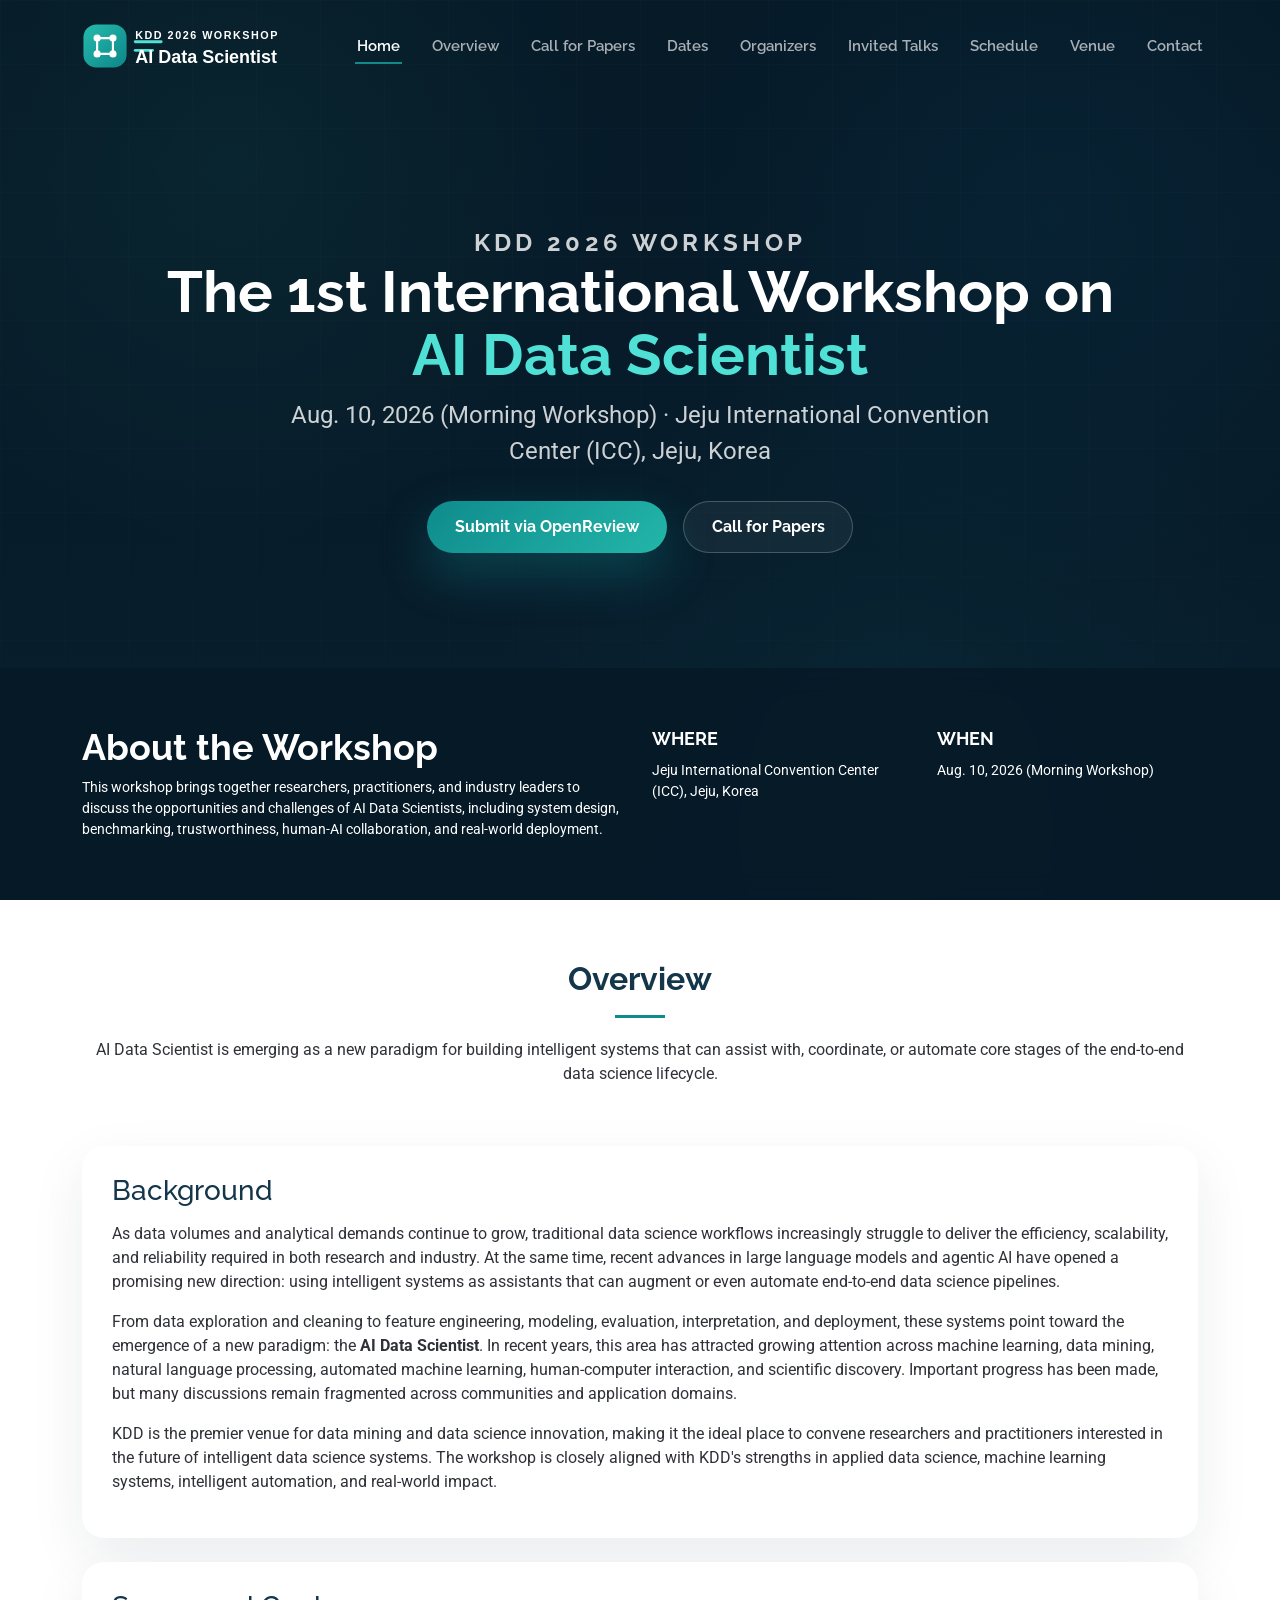
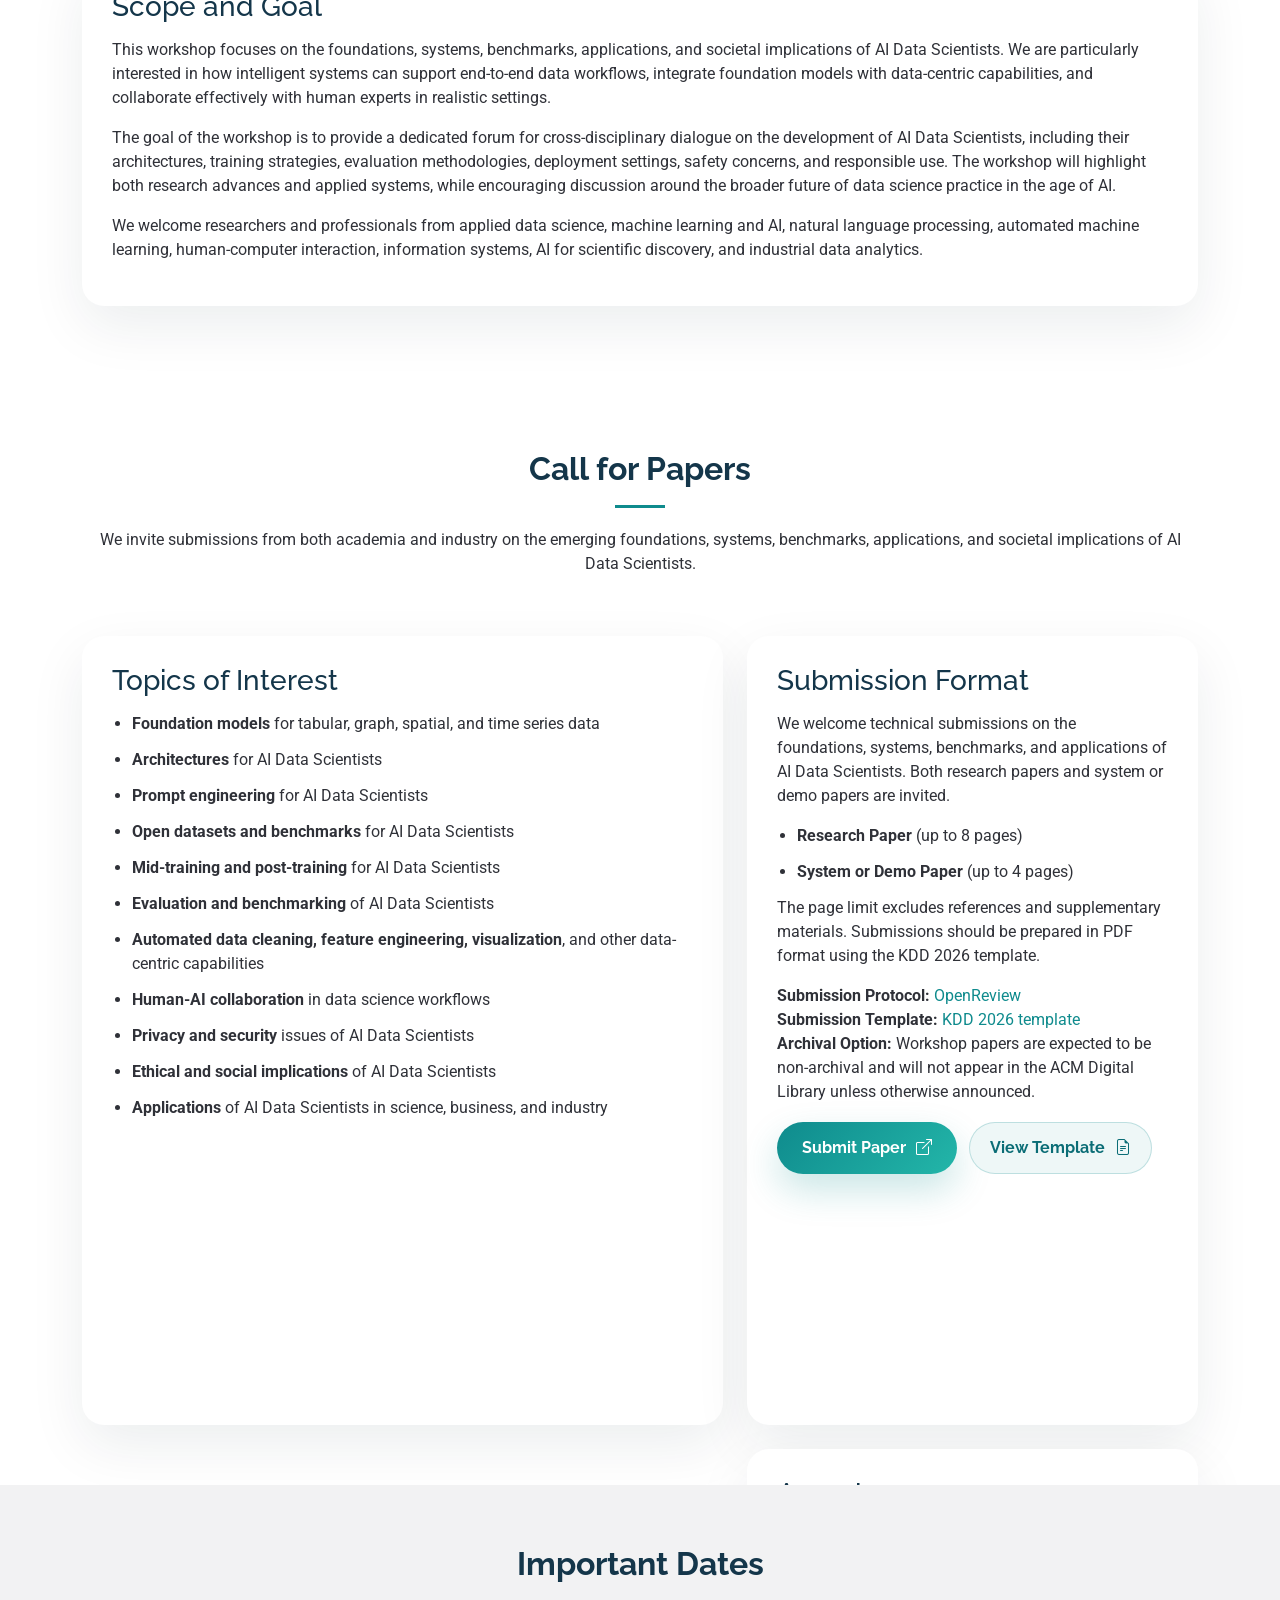
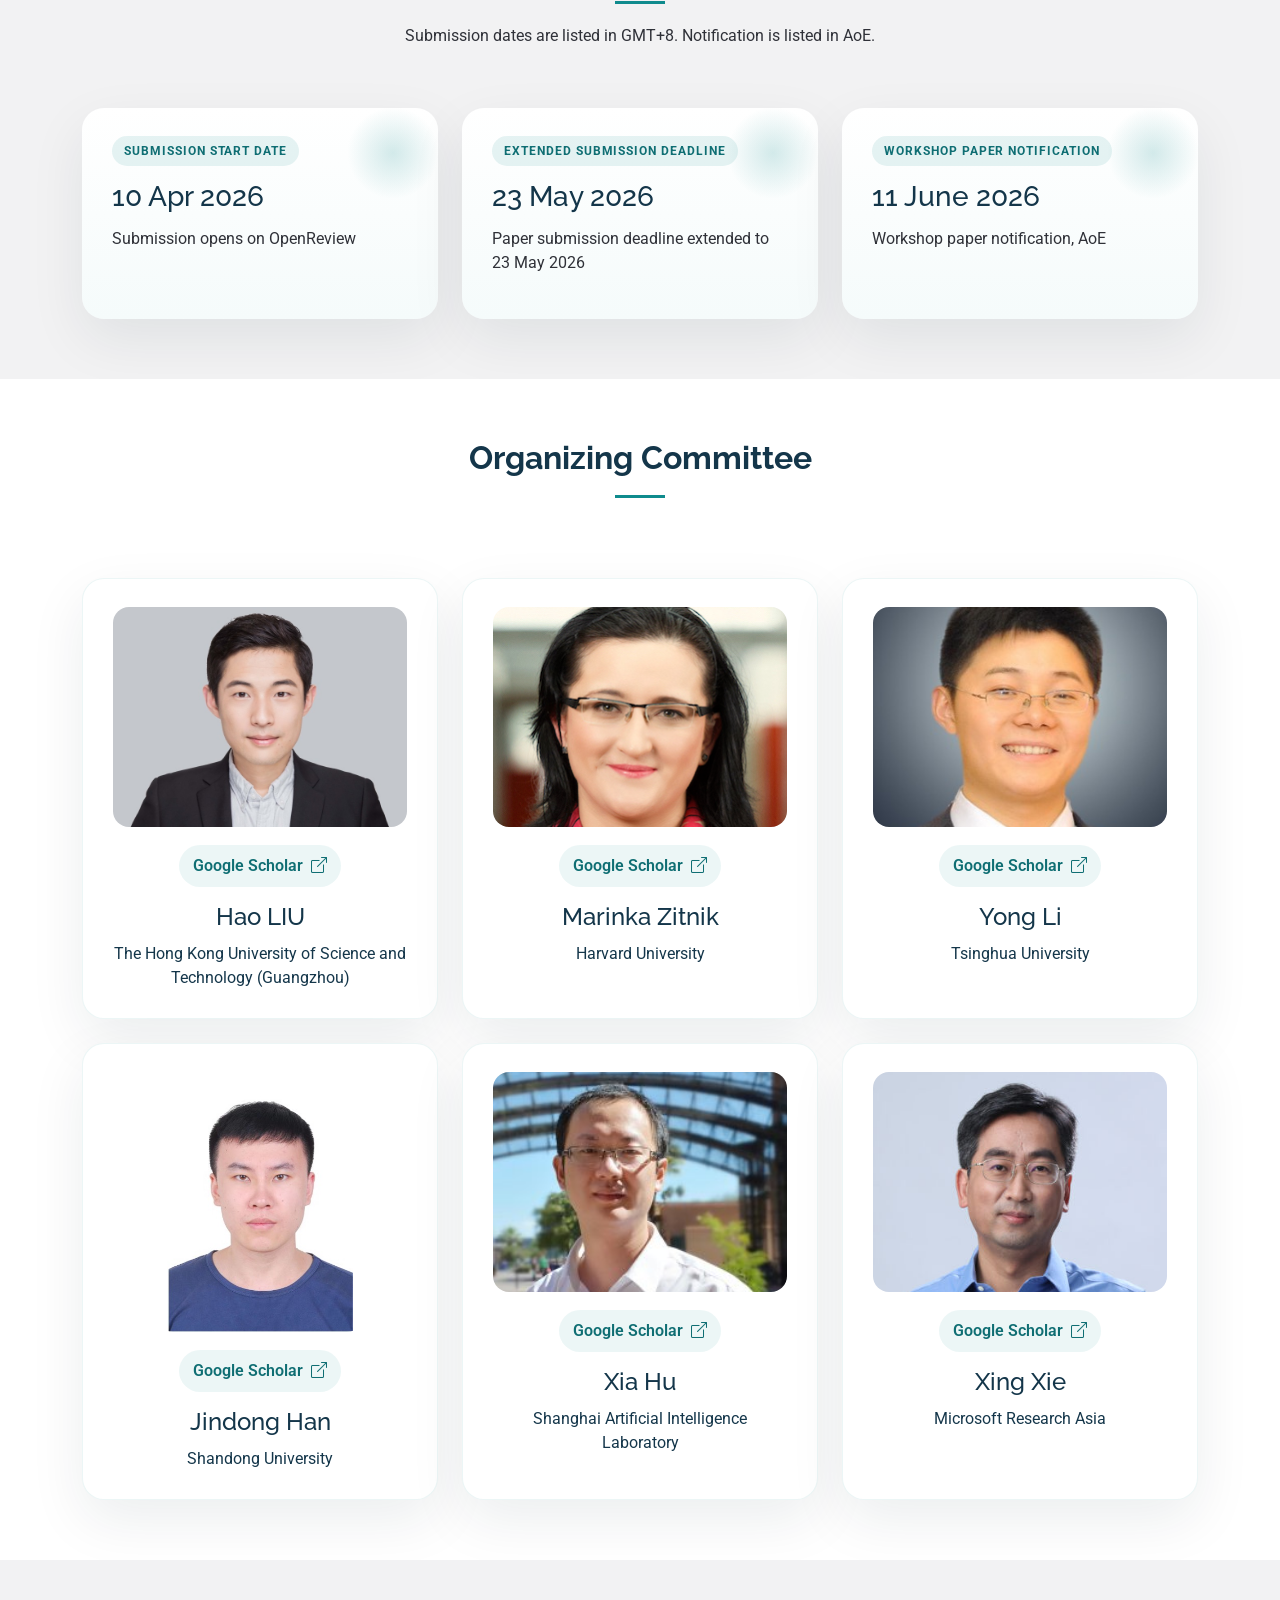
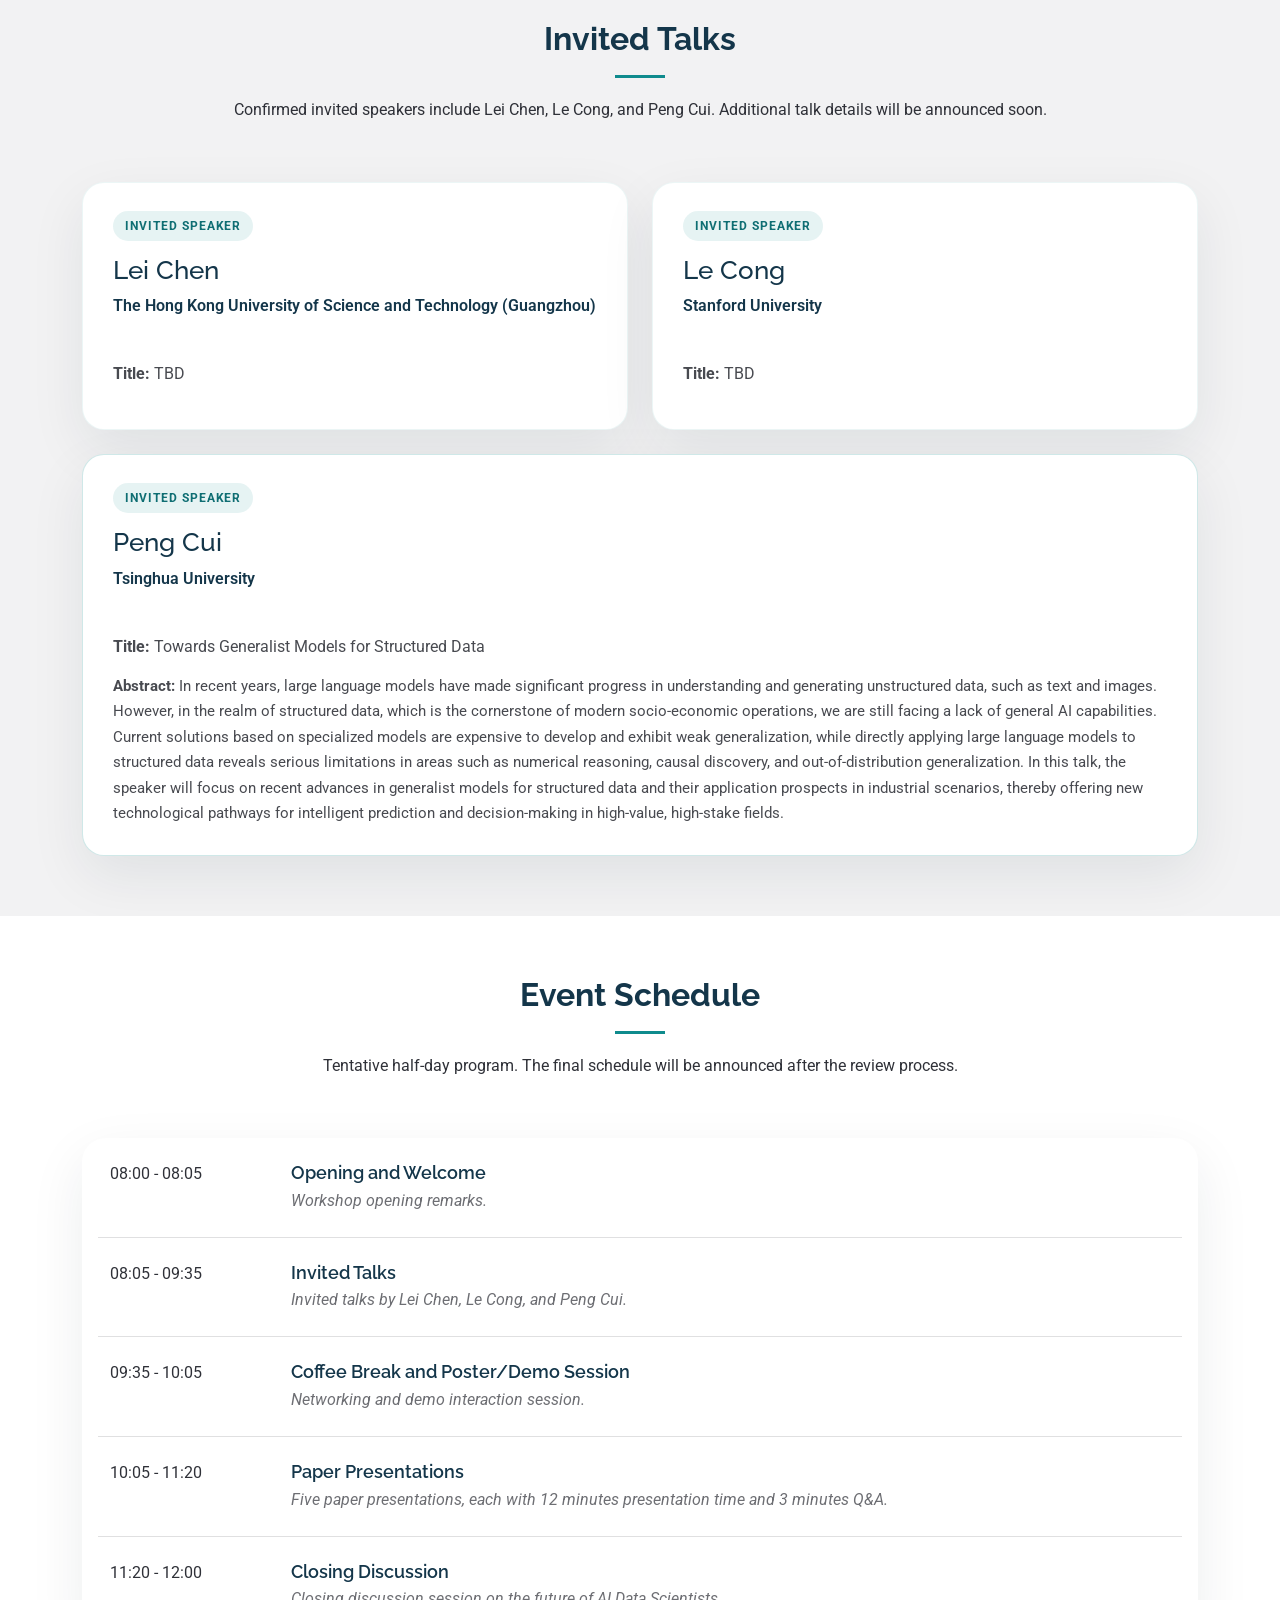
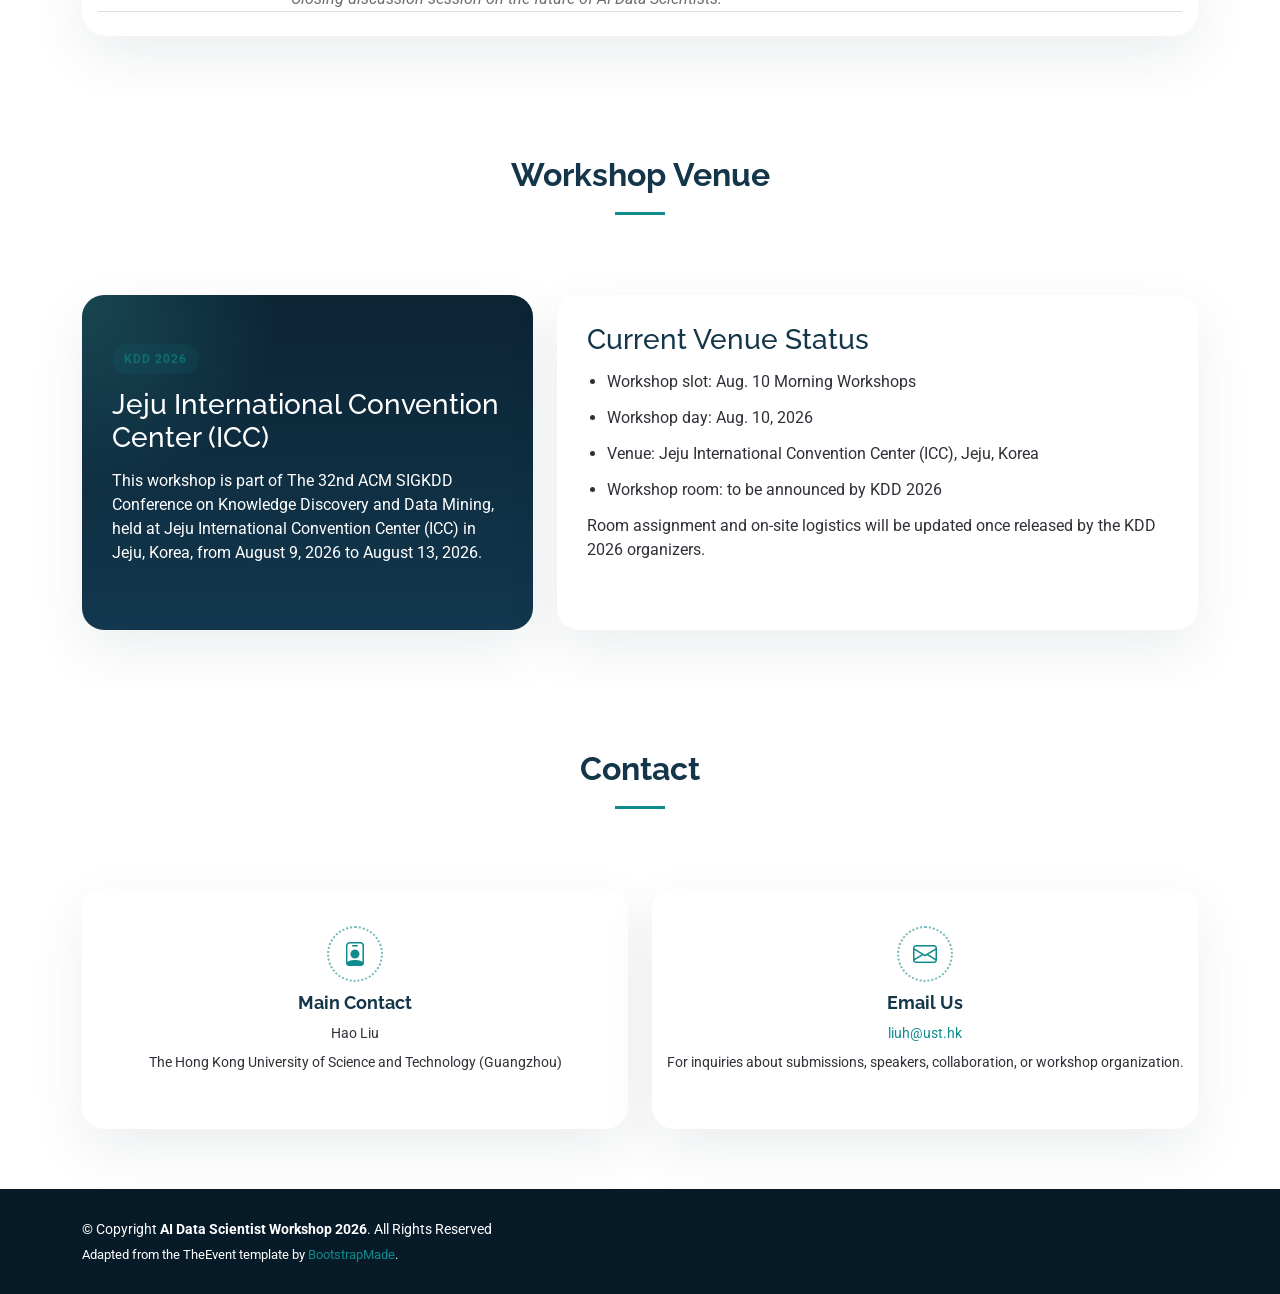
==== commit 499af285: "Update workshop schedule to morning" ====
--- a/docs/index.html
+++ b/docs/index.html
@@ -371,7 +371,7 @@
       <div class="container">
         <div class="schedule-shell" data-aos="fade-up" data-aos-delay="100">
           <div class="row schedule-item">
-            <div class="col-md-2"><time>13:00 - 13:05</time></div>
+            <div class="col-md-2"><time>08:00 - 08:05</time></div>
             <div class="col-md-10">
               <h4>Opening and Welcome</h4>
               <p>Workshop opening remarks.</p>
@@ -379,7 +379,7 @@
           </div>
 
           <div class="row schedule-item">
-            <div class="col-md-2"><time>13:05 - 14:35</time></div>
+            <div class="col-md-2"><time>08:05 - 09:35</time></div>
             <div class="col-md-10">
               <h4>Invited Talks</h4>
               <p>Invited talks by Lei Chen, Le Cong, and Peng Cui.</p>
@@ -387,7 +387,7 @@
           </div>
 
           <div class="row schedule-item">
-            <div class="col-md-2"><time>14:35 - 15:05</time></div>
+            <div class="col-md-2"><time>09:35 - 10:05</time></div>
             <div class="col-md-10">
               <h4>Coffee Break and Poster/Demo Session</h4>
               <p>Networking and demo interaction session.</p>
@@ -395,7 +395,7 @@
           </div>
 
           <div class="row schedule-item">
-            <div class="col-md-2"><time>15:05 - 16:20</time></div>
+            <div class="col-md-2"><time>10:05 - 11:20</time></div>
             <div class="col-md-10">
               <h4>Paper Presentations</h4>
               <p>Five paper presentations, each with 12 minutes presentation time and 3 minutes Q&amp;A.</p>
@@ -403,7 +403,7 @@
           </div>
 
           <div class="row schedule-item">
-            <div class="col-md-2"><time>16:20 - 17:00</time></div>
+            <div class="col-md-2"><time>11:20 - 12:00</time></div>
             <div class="col-md-10">
               <h4>Closing Discussion</h4>
               <p>Closing discussion session on the future of AI Data Scientists.</p>
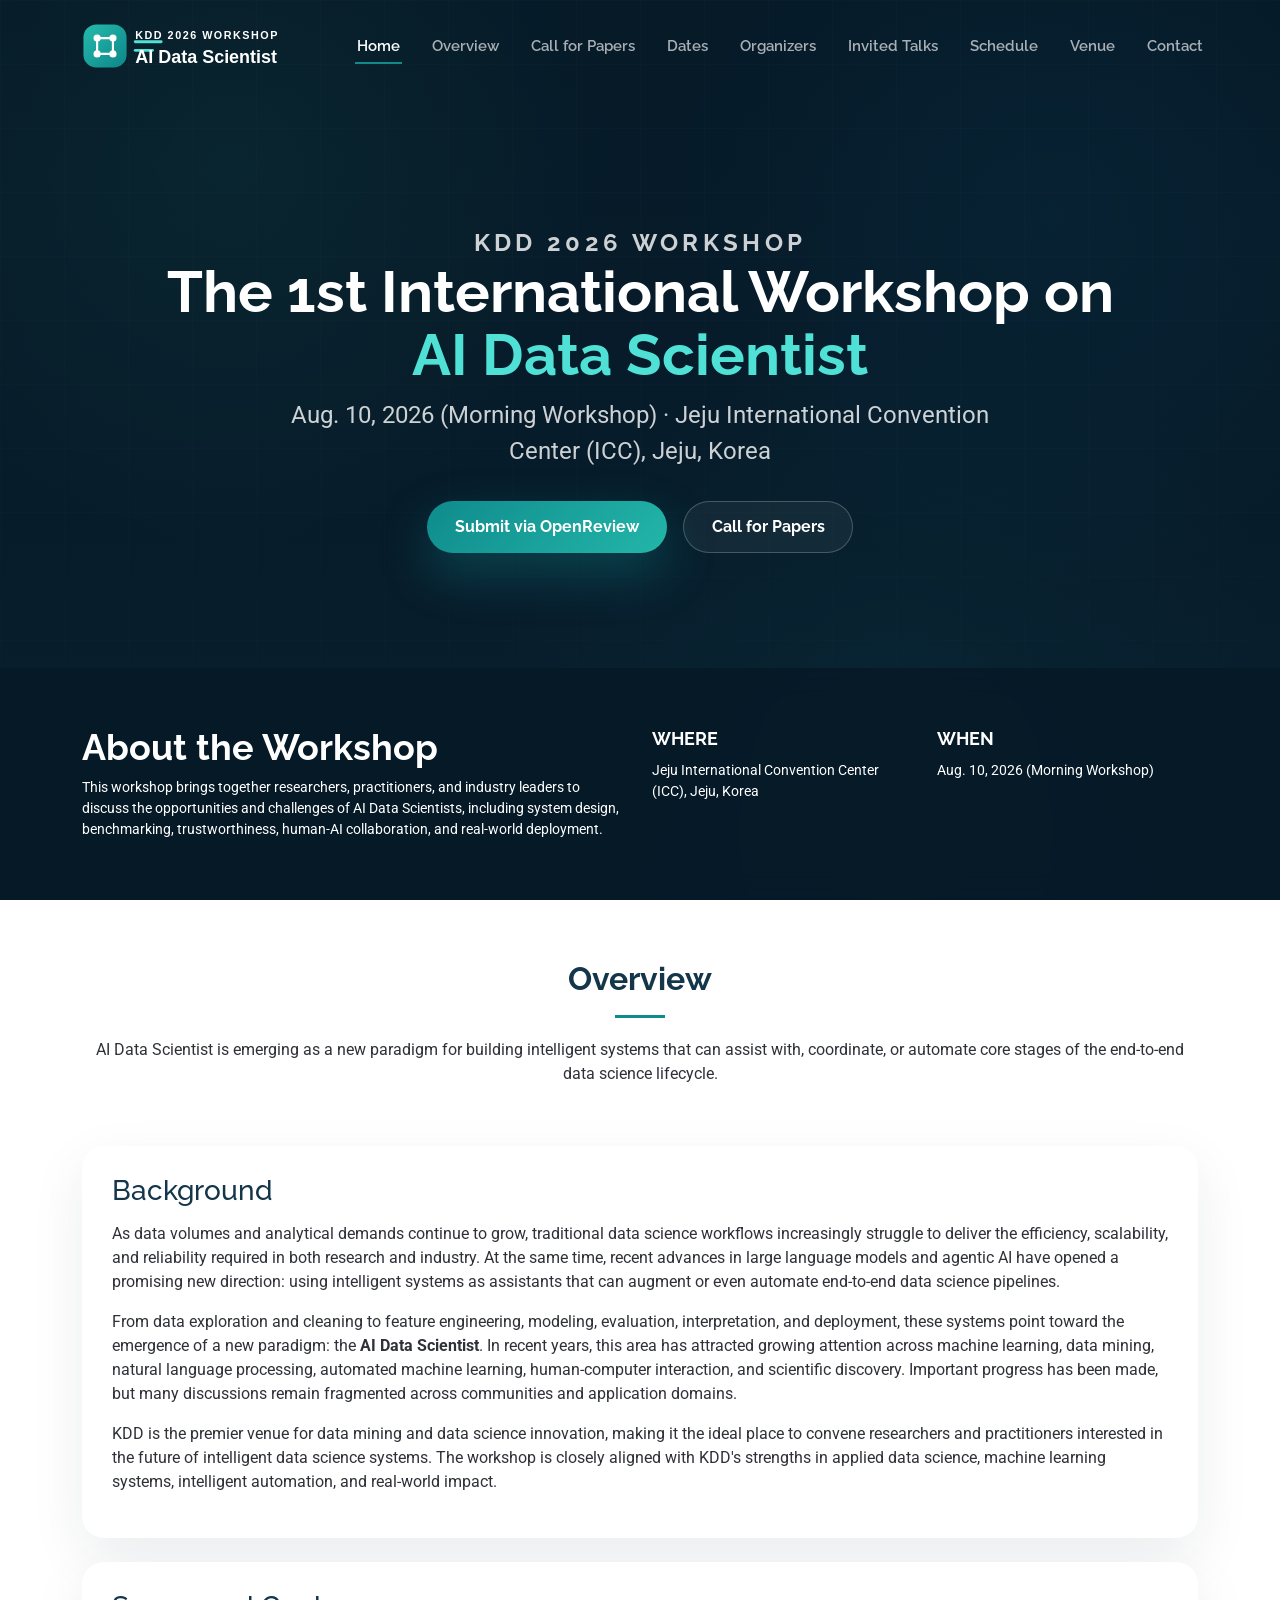
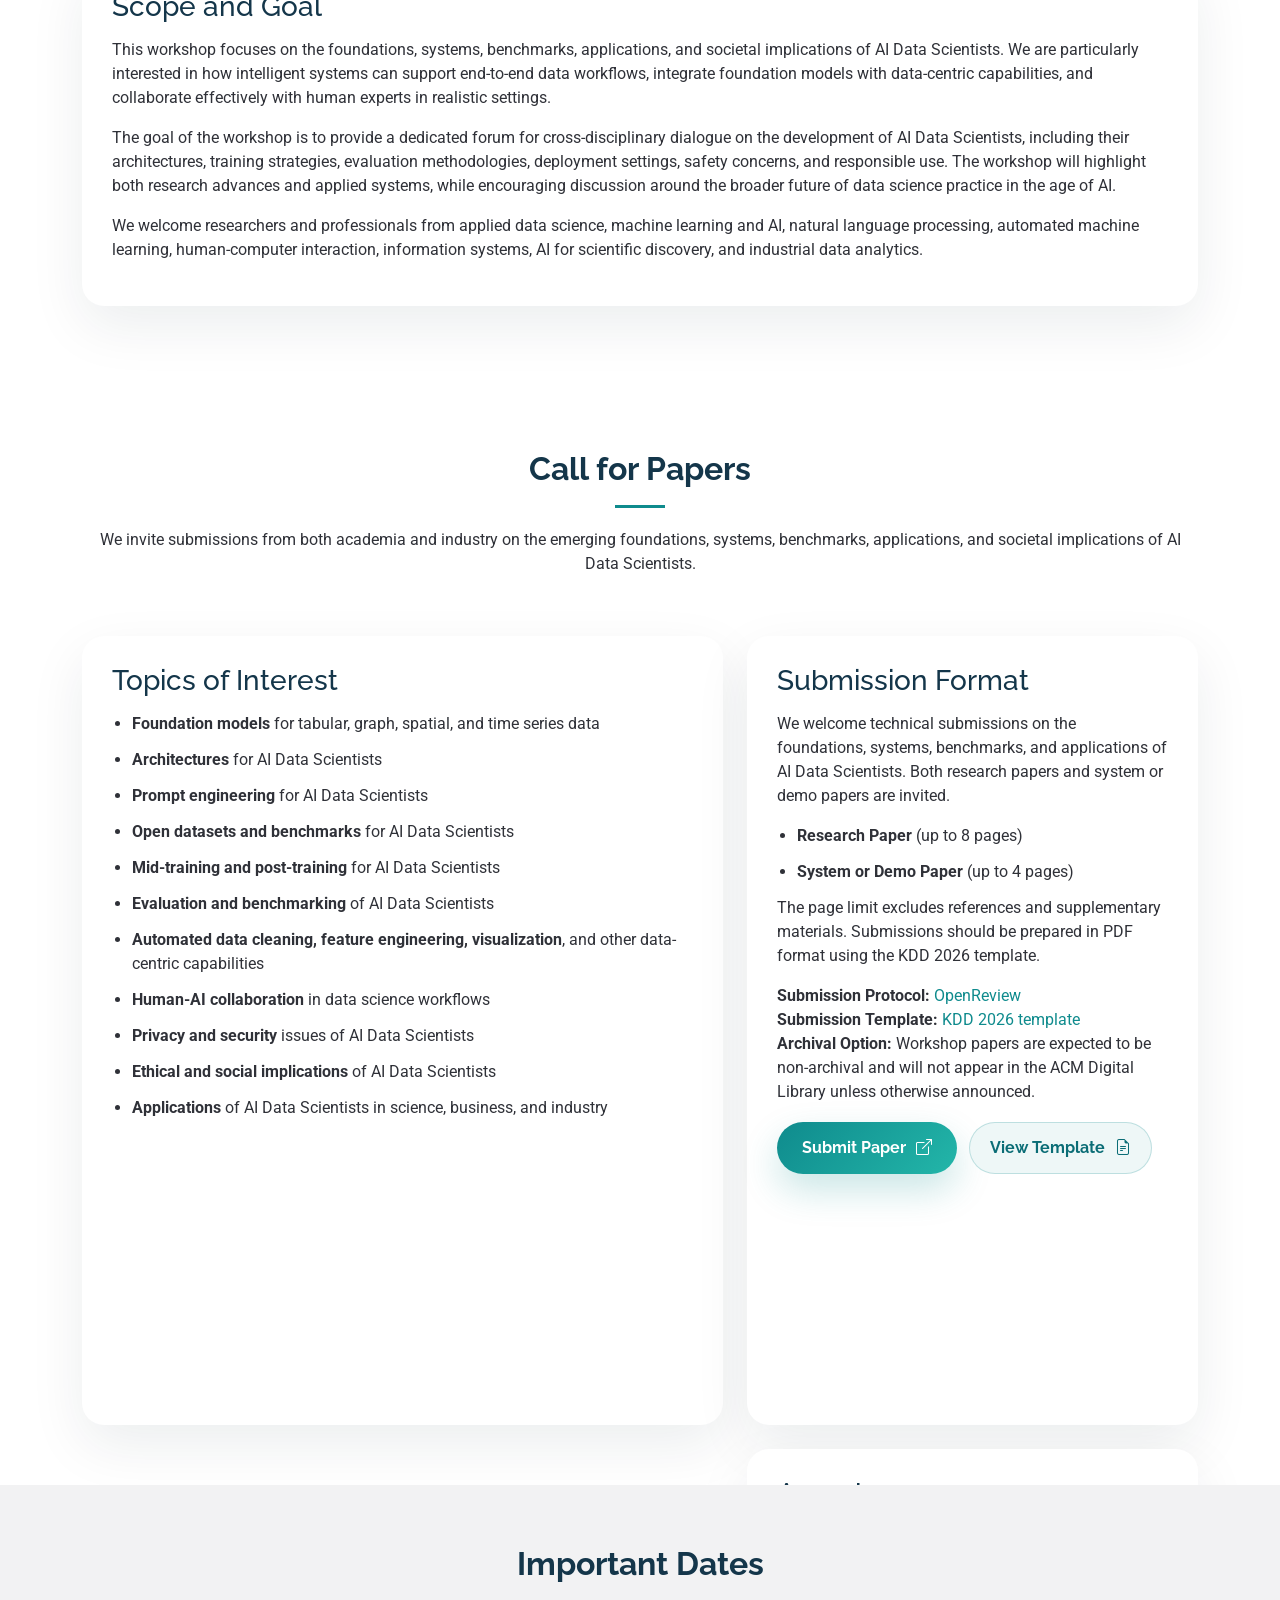
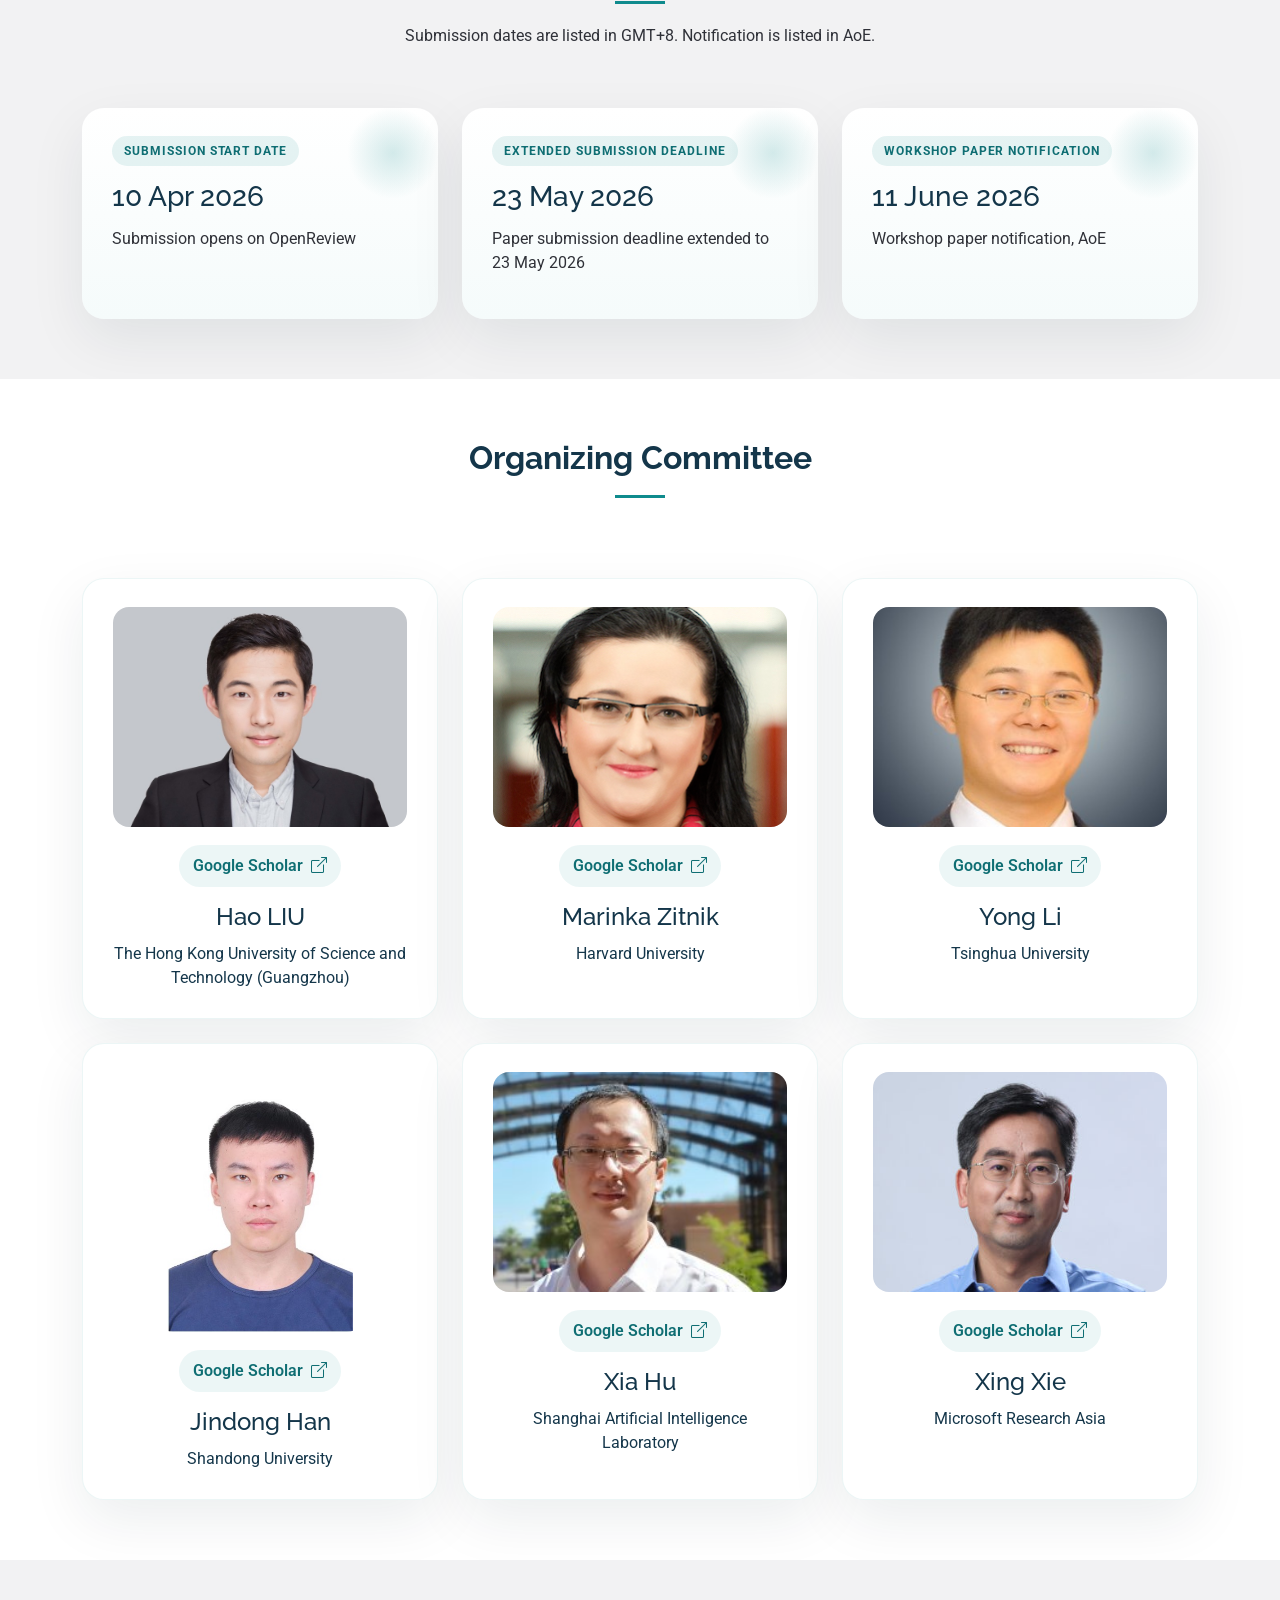
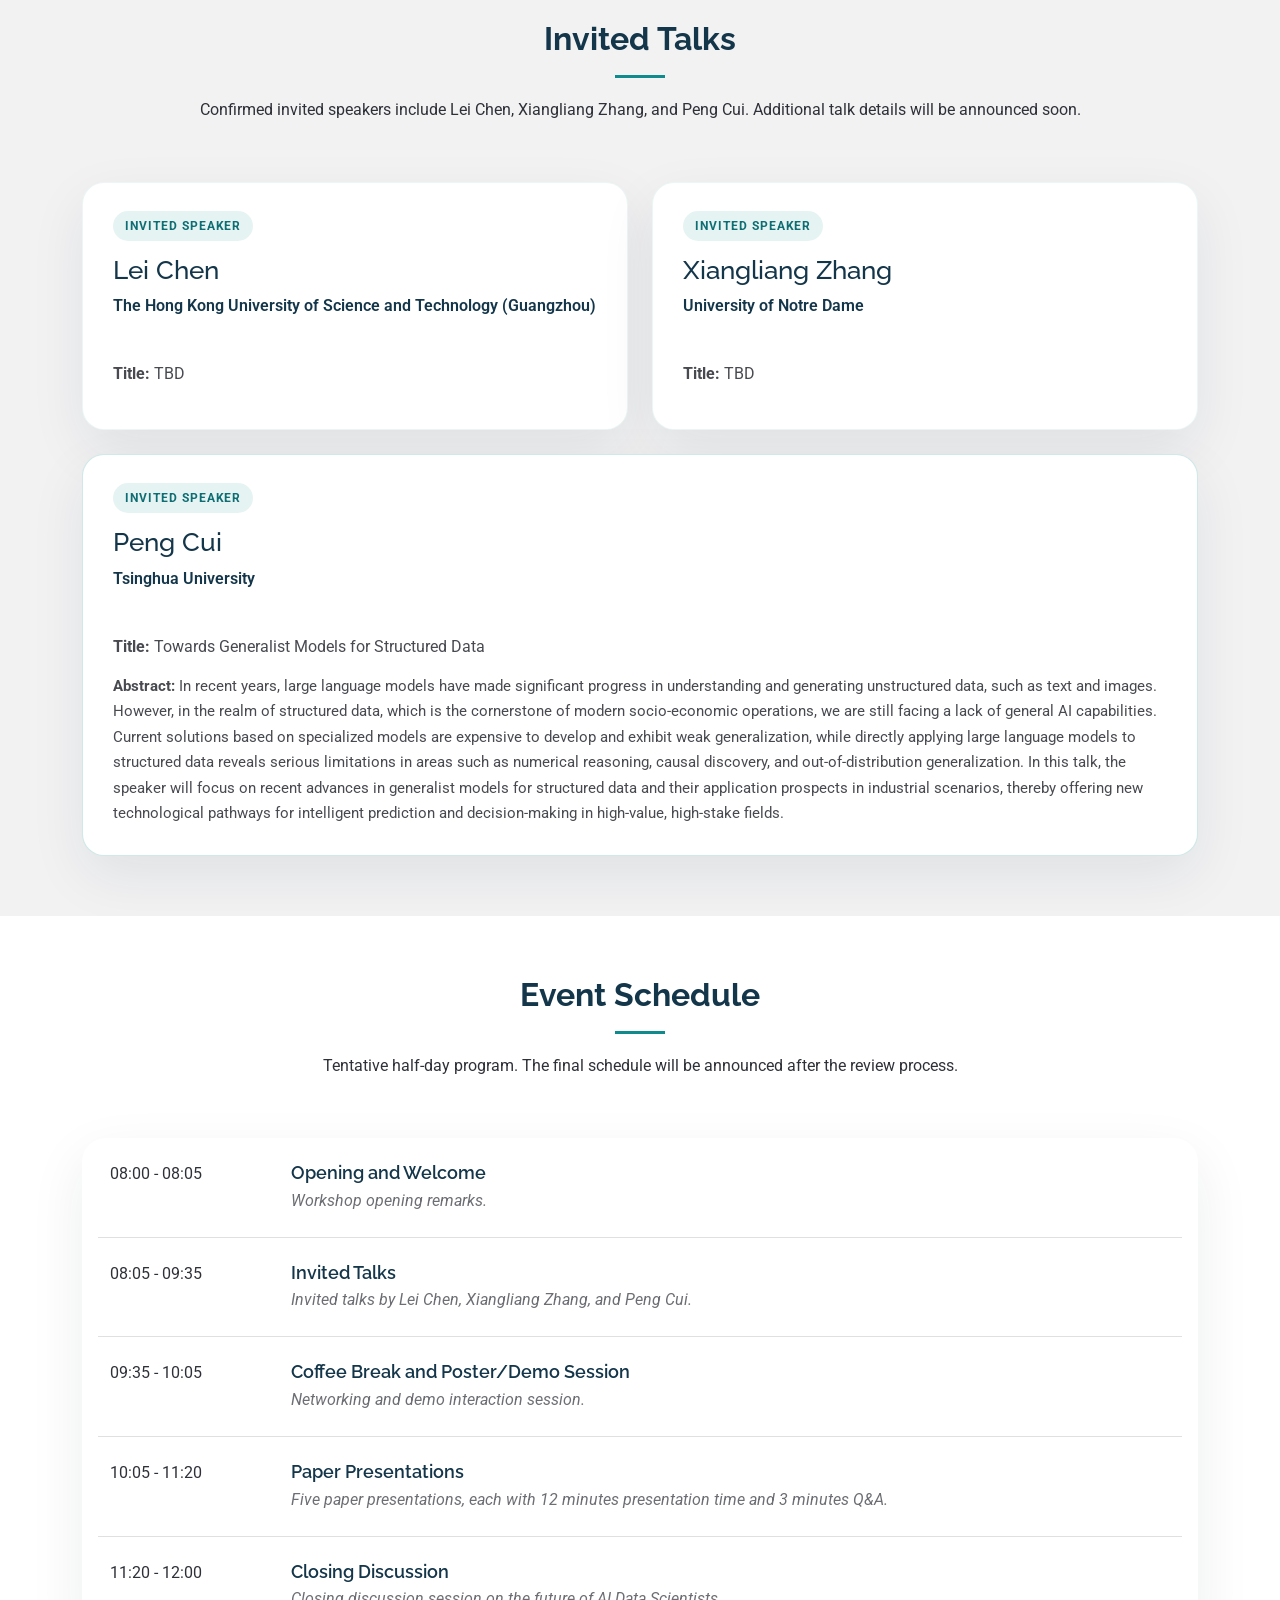
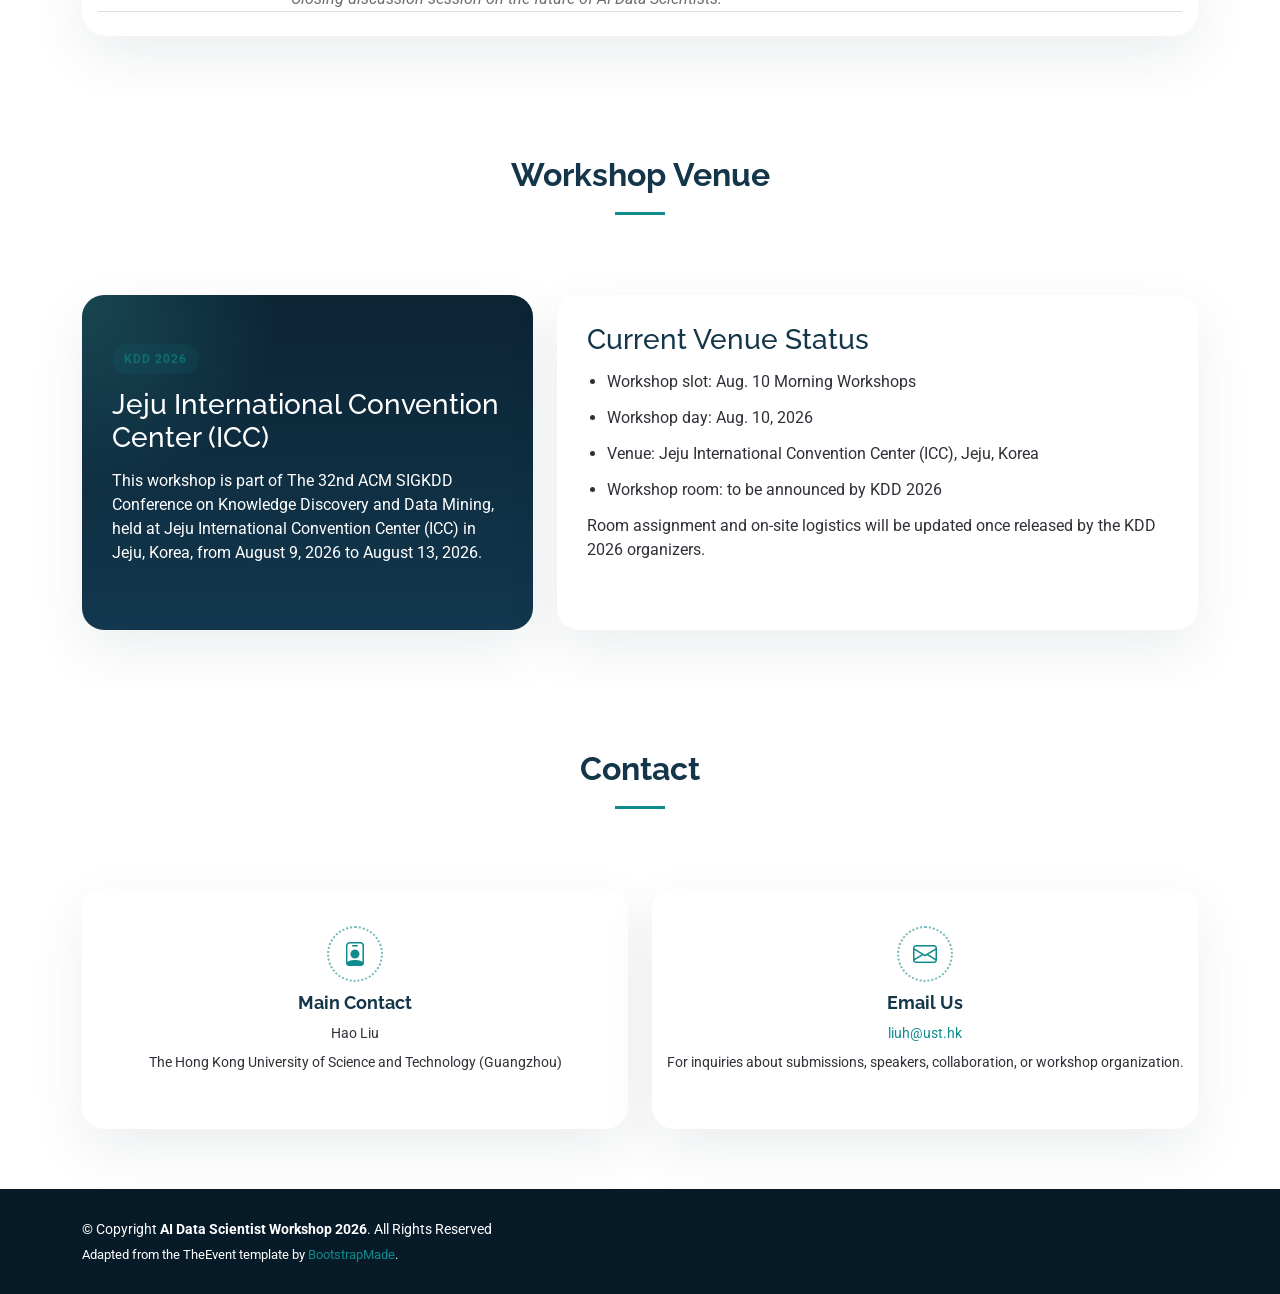
==== commit d53b003d: "Update second invited speaker" ====
--- a/docs/index.html
+++ b/docs/index.html
@@ -318,7 +318,7 @@
     <section id="invited-talks" class="invited-talks section light-background">
       <div class="container section-title" data-aos="fade-up">
         <h2>Invited Talks</h2>
-        <p>Confirmed invited speakers include Lei Chen, Le Cong, and Peng Cui. Additional talk details will be announced soon.</p>
+        <p>Confirmed invited speakers include Lei Chen, Xiangliang Zhang, and Peng Cui. Additional talk details will be announced soon.</p>
       </div>
 
       <div class="container">
@@ -337,8 +337,8 @@
           <div class="col-lg-6" data-aos="fade-up" data-aos-delay="150">
             <div class="talk-card">
               <span class="talk-label">Invited Speaker</span>
-              <h3>Le Cong</h3>
-              <p class="talk-affiliation">Stanford University</p>
+              <h3>Xiangliang Zhang</h3>
+              <p class="talk-affiliation">University of Notre Dame</p>
               <div class="talk-detail">
                 <strong>Title:</strong> TBD
               </div>
@@ -382,7 +382,7 @@
             <div class="col-md-2"><time>08:05 - 09:35</time></div>
             <div class="col-md-10">
               <h4>Invited Talks</h4>
-              <p>Invited talks by Lei Chen, Le Cong, and Peng Cui.</p>
+              <p>Invited talks by Lei Chen, Xiangliang Zhang, and Peng Cui.</p>
             </div>
           </div>
 
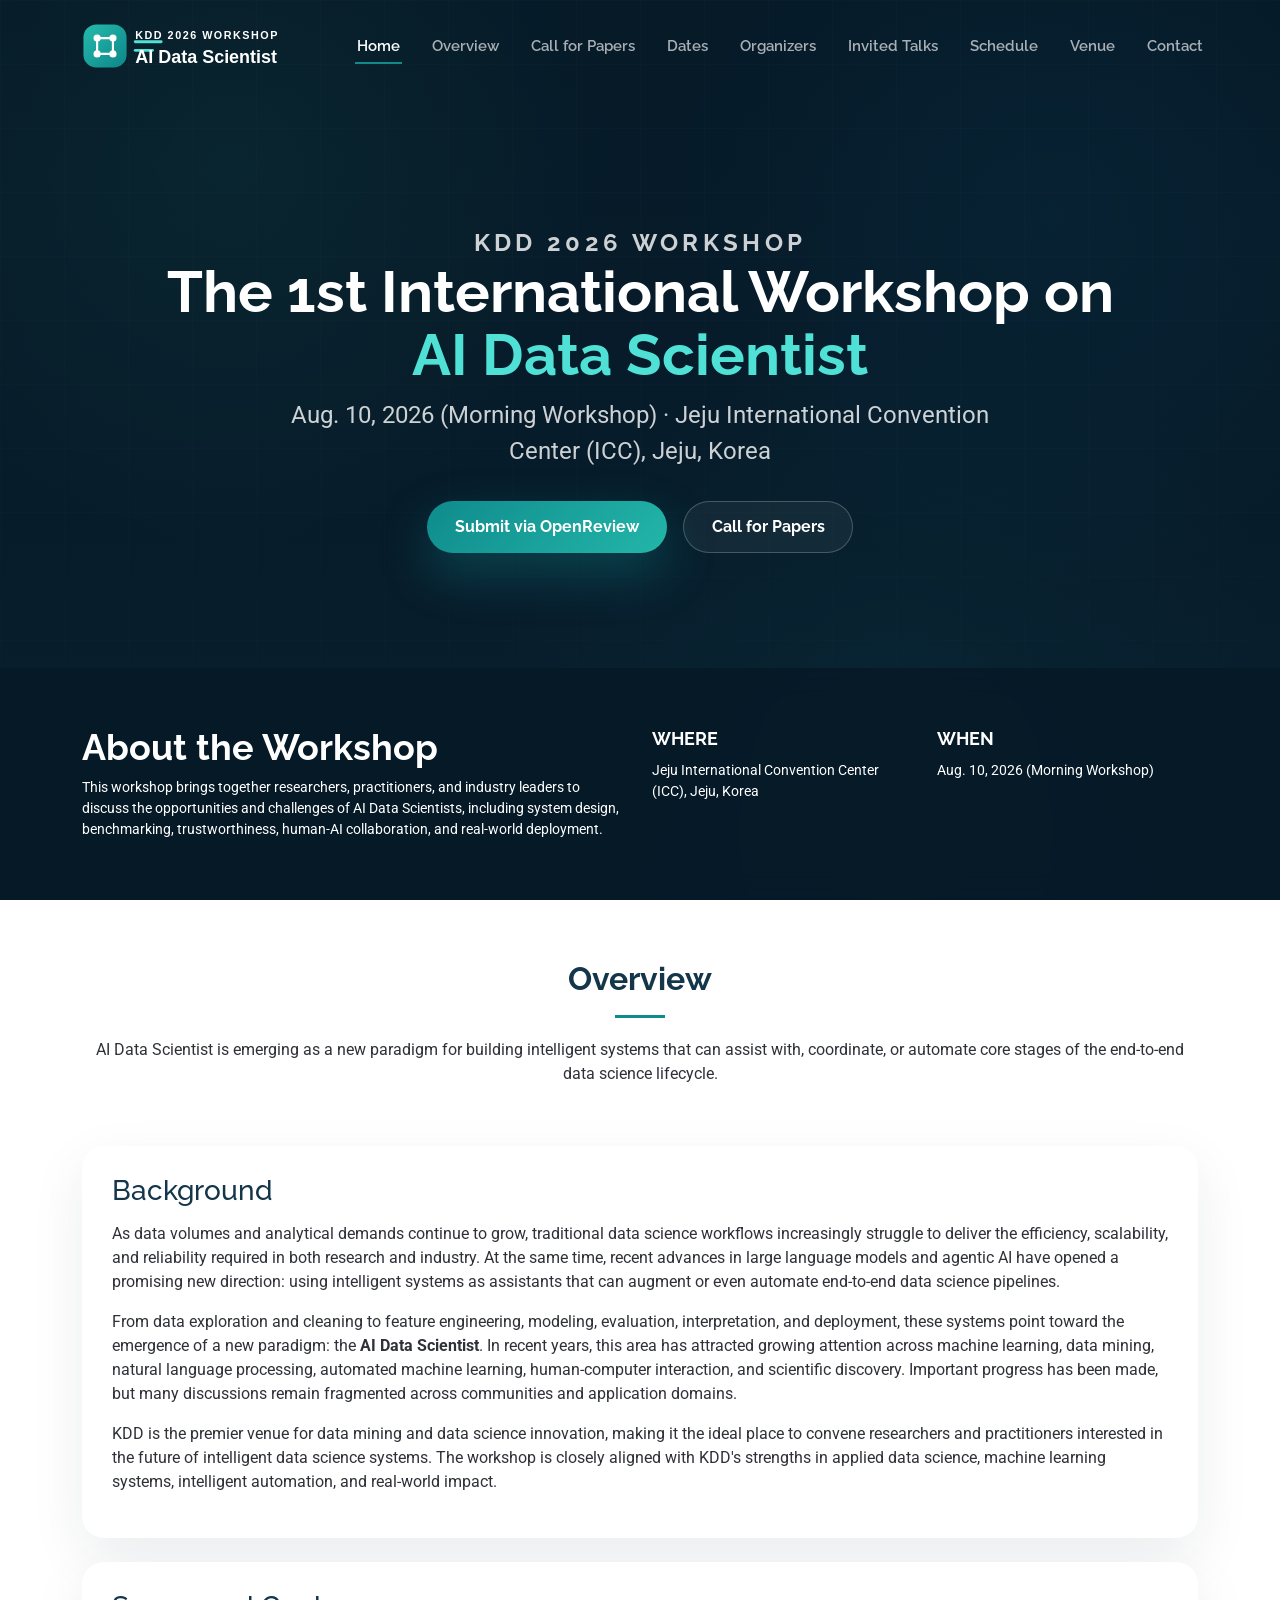
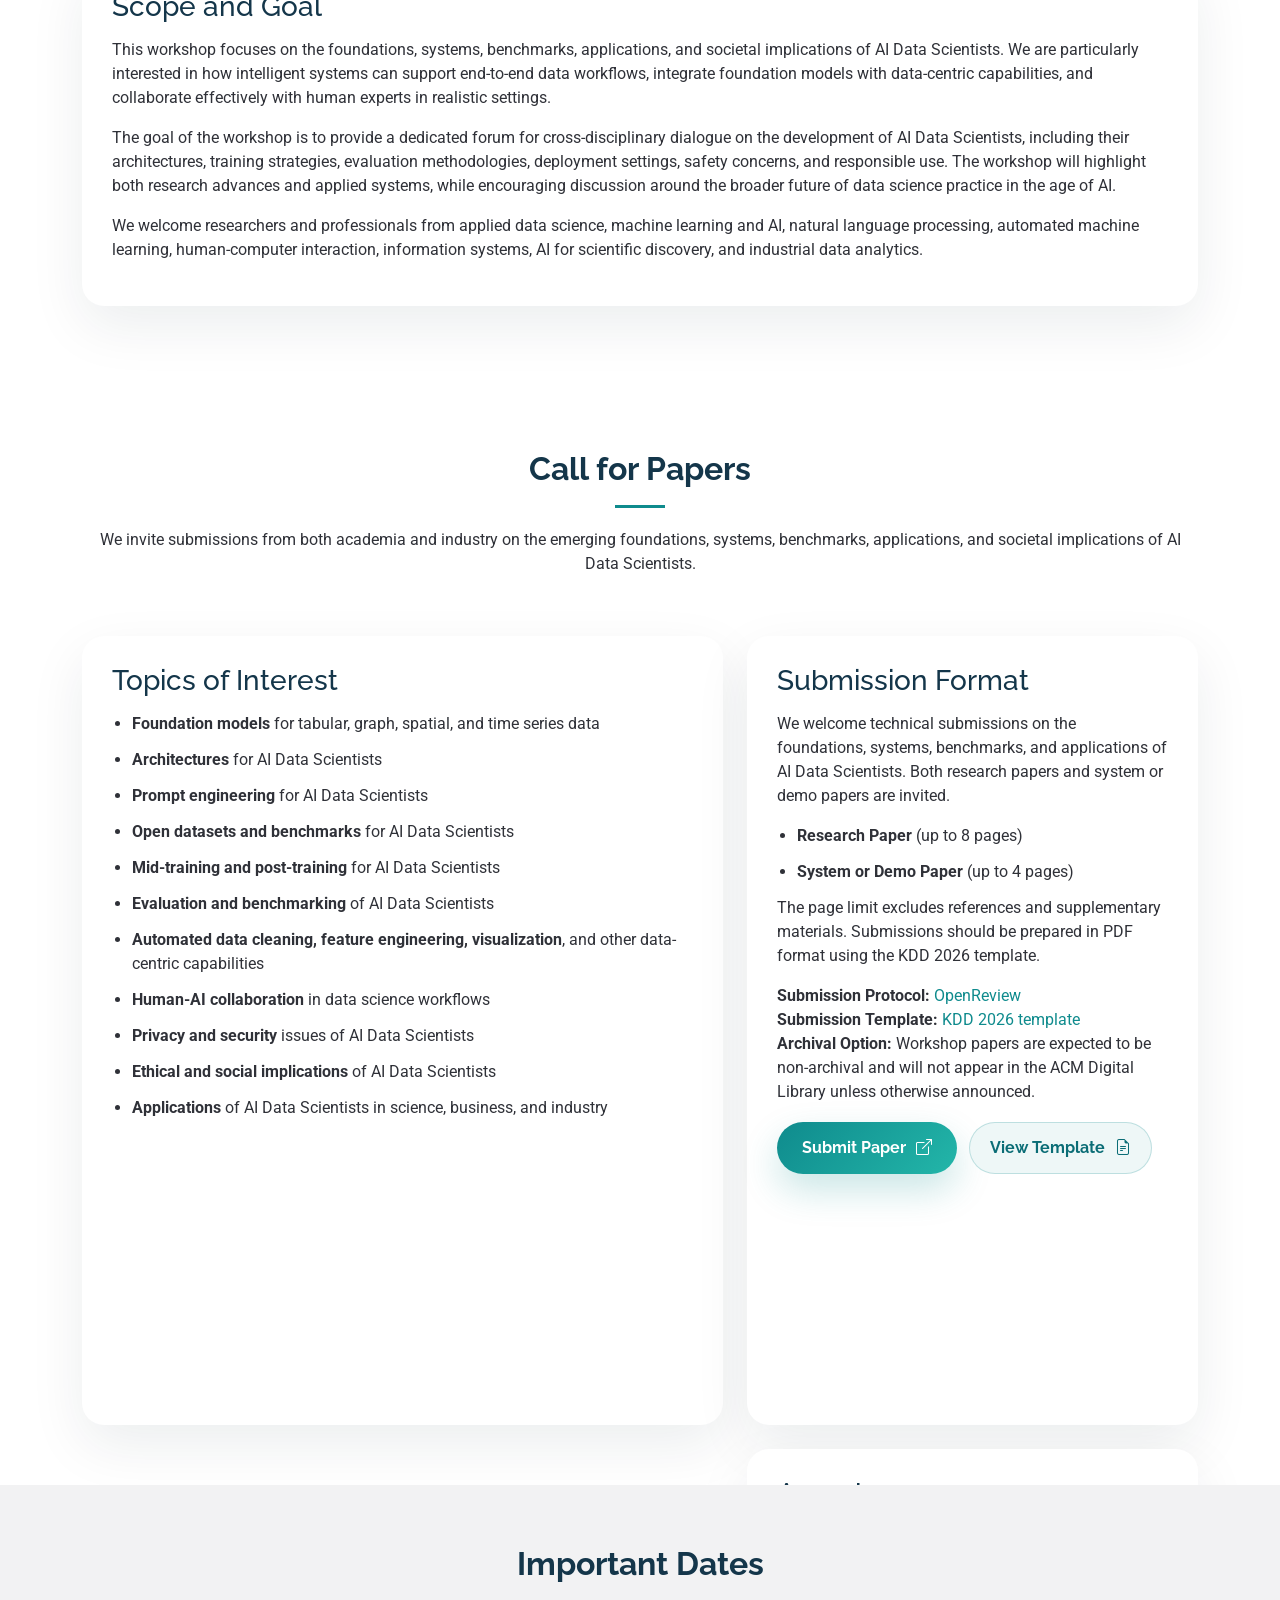
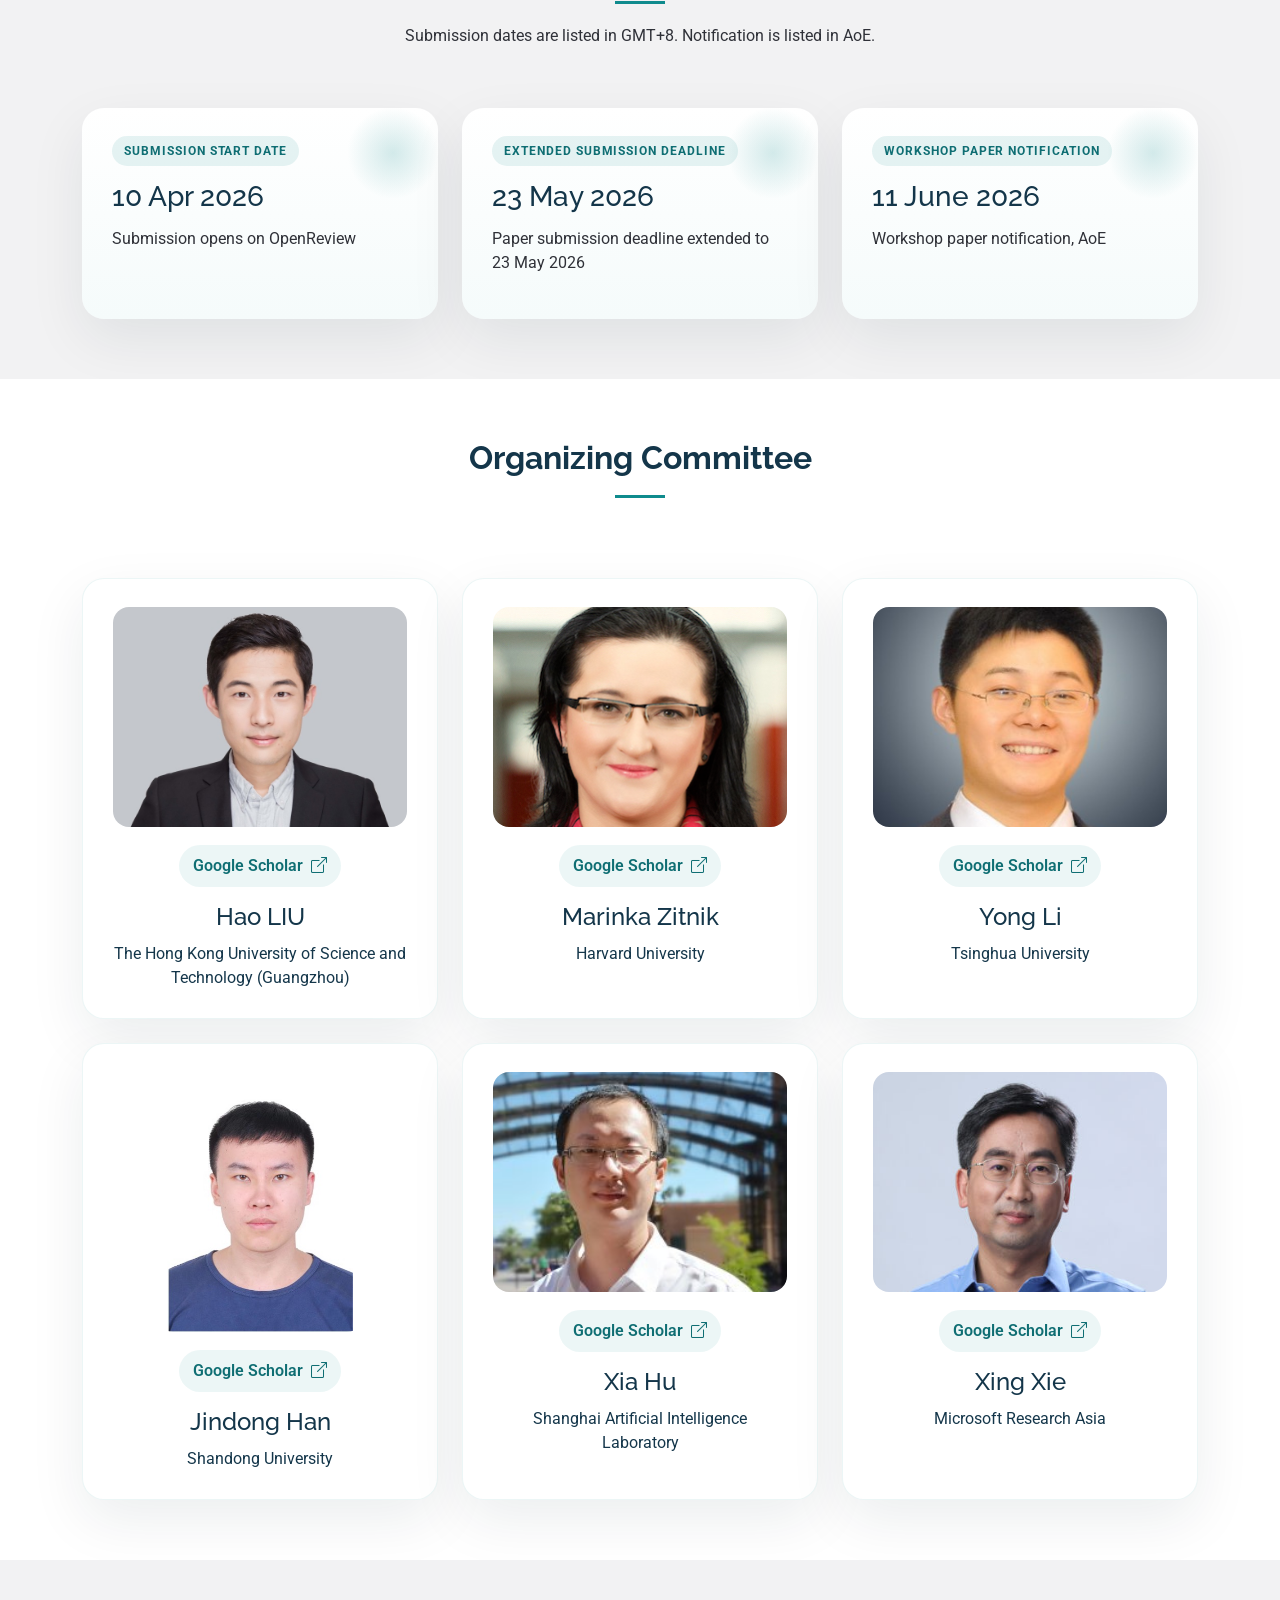
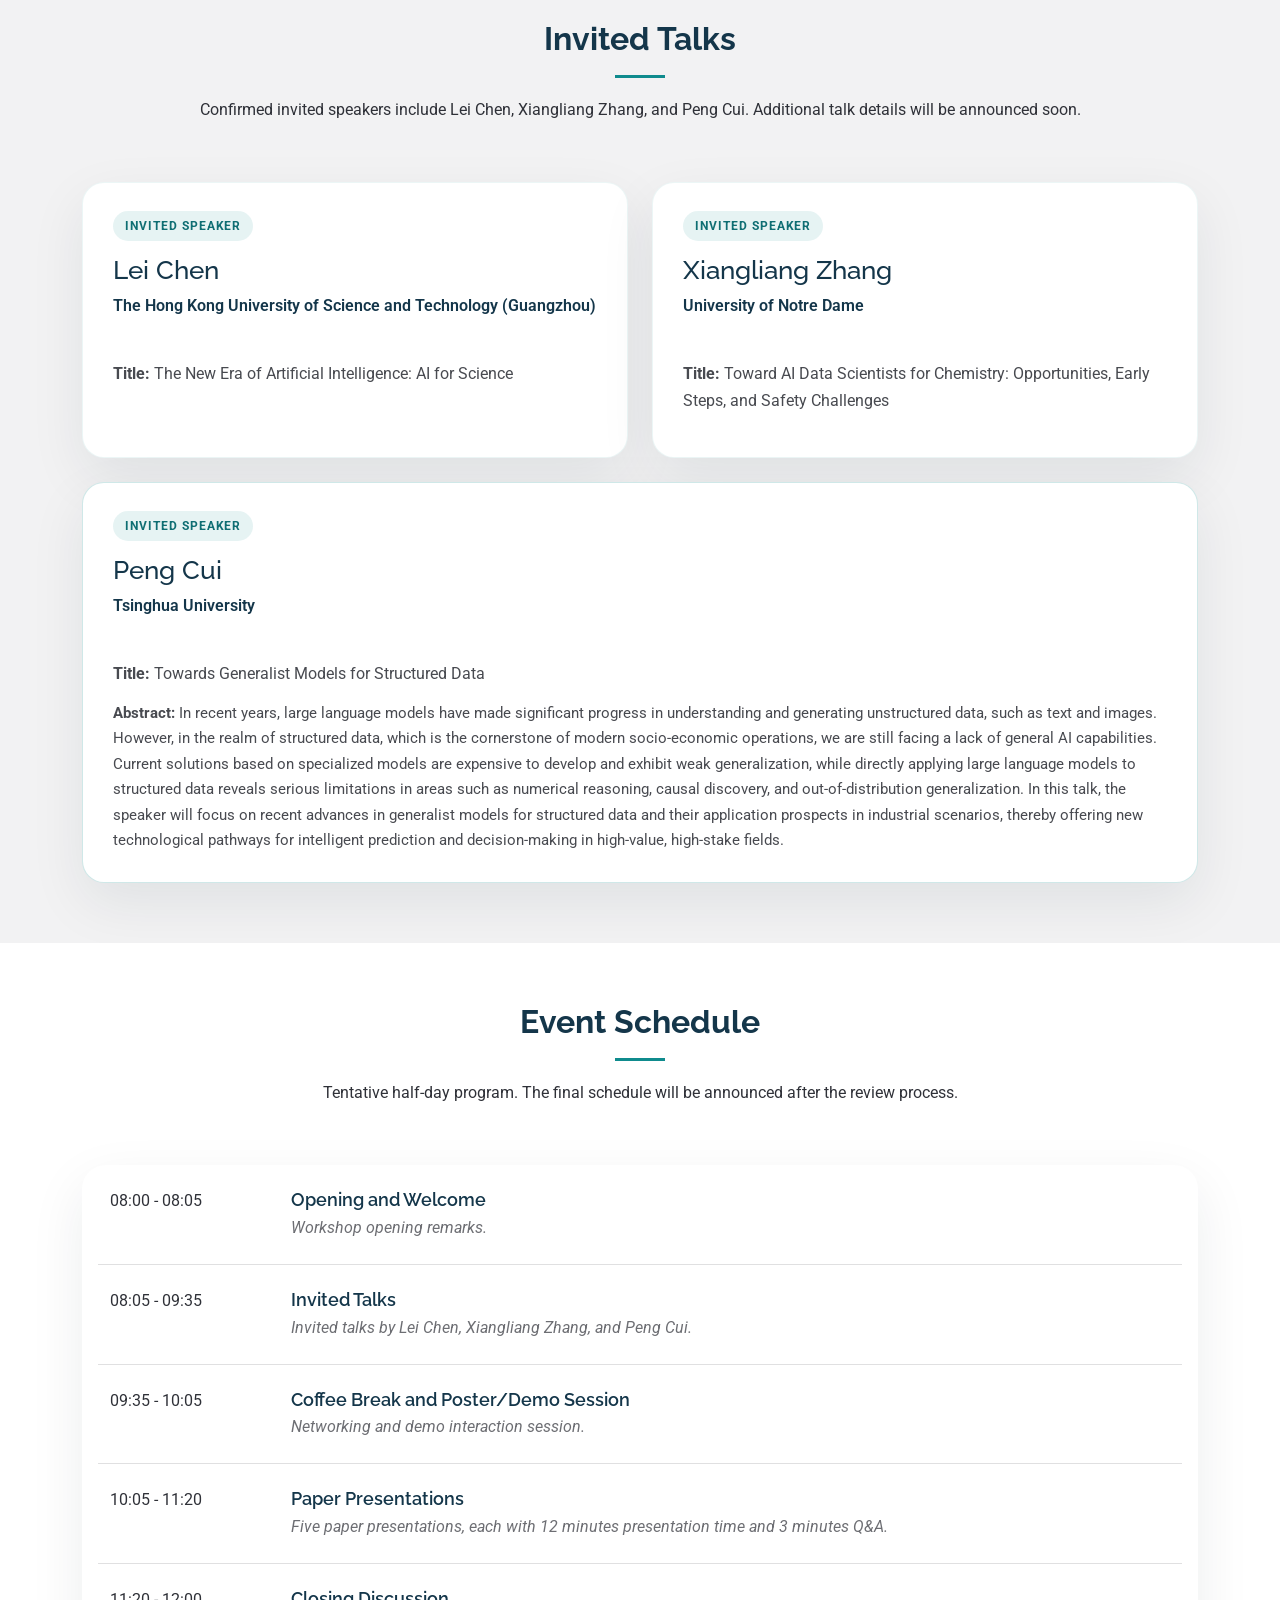
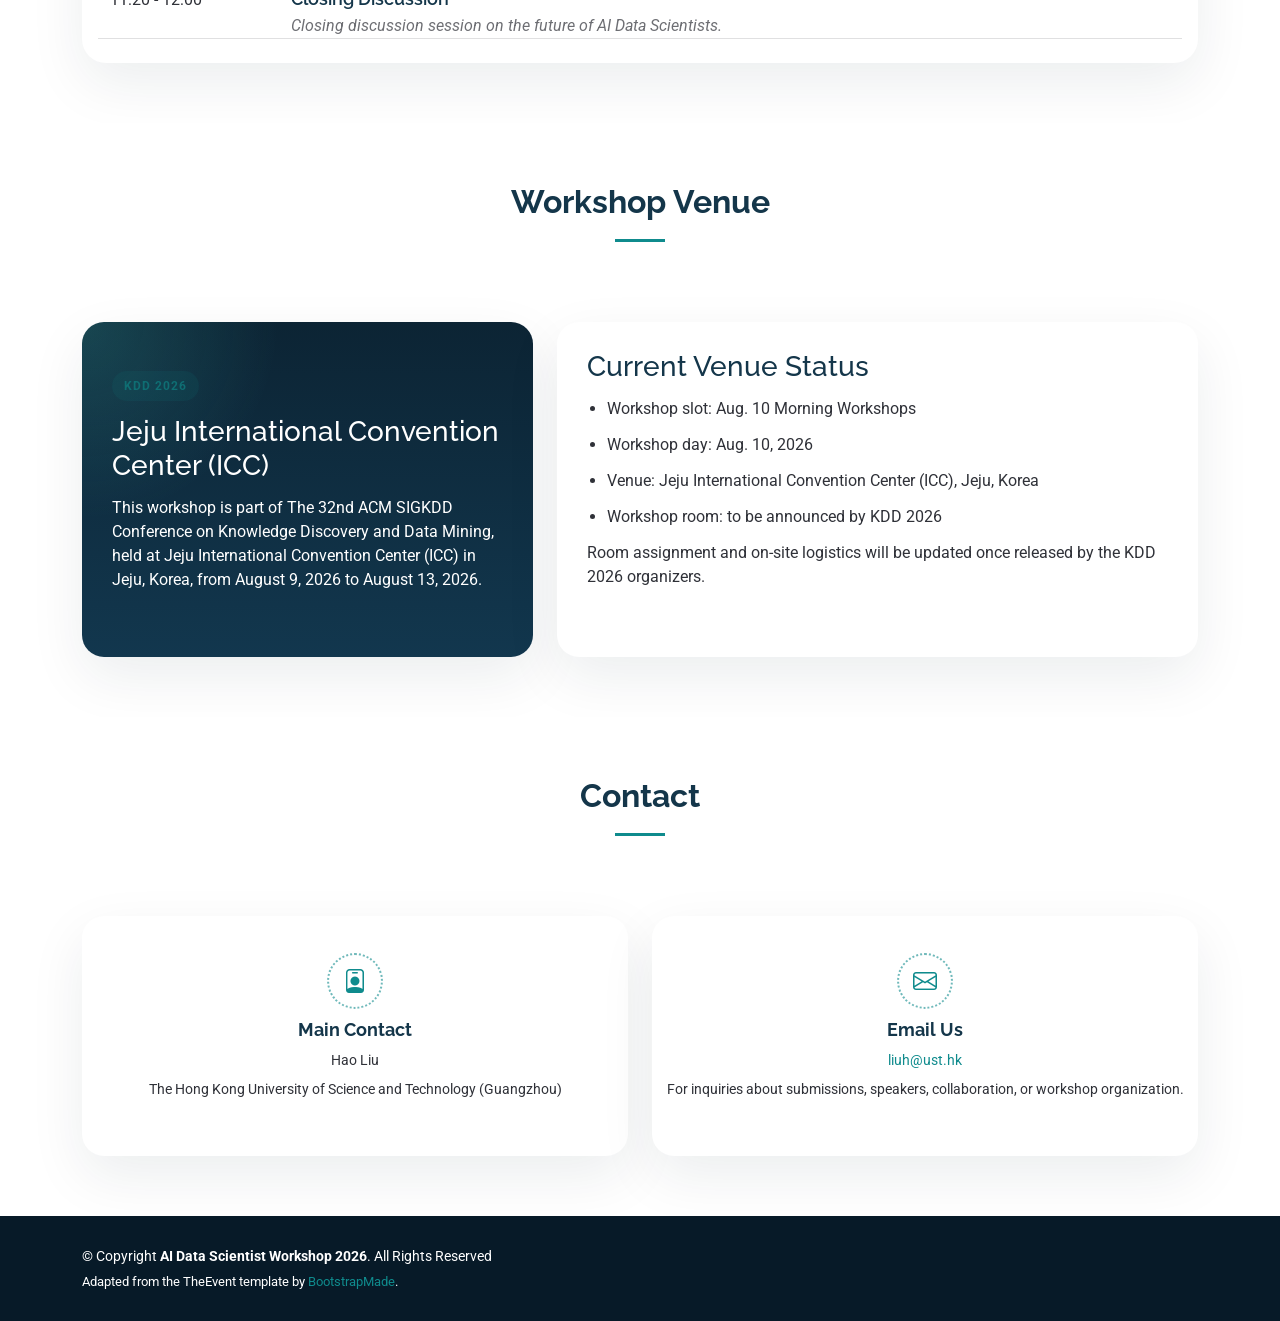
==== commit b60dec60: "Update invited talk titles" ====
--- a/docs/index.html
+++ b/docs/index.html
@@ -253,6 +253,7 @@
                 <a class="scholar-link" href="https://scholar.google.com/citations?user=YtUDgPIAAAAJ&amp;hl=en" target="_blank" rel="noopener noreferrer">
                   <span>Google Scholar</span>
                   <i class="bi bi-box-arrow-up-right"></i>
+                  <!-- Trigger GitHub Pages rebuild: 2026-07-27 -->
                 </a>
               </div>
               <h4>Marinka Zitnik</h4>
@@ -329,7 +330,7 @@
               <h3>Lei Chen</h3>
               <p class="talk-affiliation">The Hong Kong University of Science and Technology (Guangzhou)</p>
               <div class="talk-detail">
-                <strong>Title:</strong> TBD
+                <strong>Title:</strong> The New Era of Artificial Intelligence: AI for Science
               </div>
             </div>
           </div>
@@ -340,7 +341,7 @@
               <h3>Xiangliang Zhang</h3>
               <p class="talk-affiliation">University of Notre Dame</p>
               <div class="talk-detail">
-                <strong>Title:</strong> TBD
+                <strong>Title:</strong> Toward AI Data Scientists for Chemistry: Opportunities, Early Steps, and Safety Challenges
               </div>
             </div>
           </div>
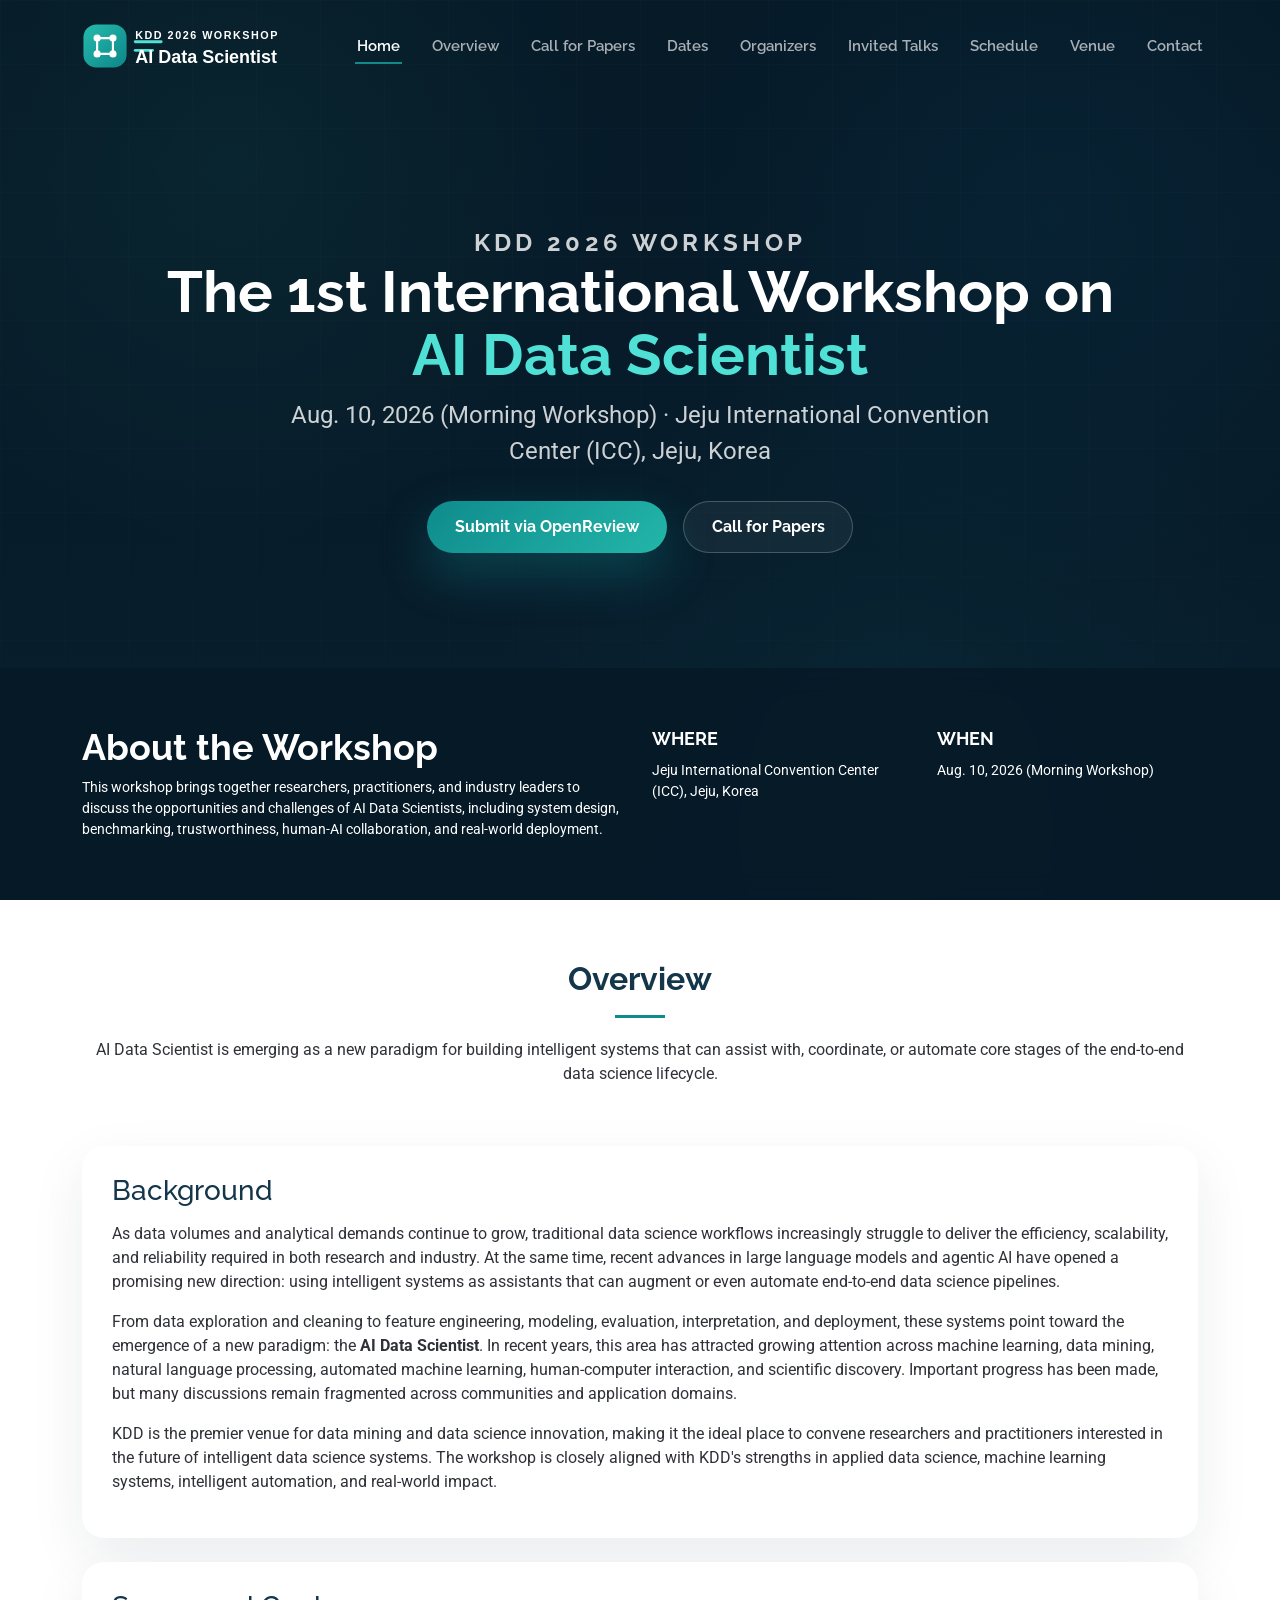
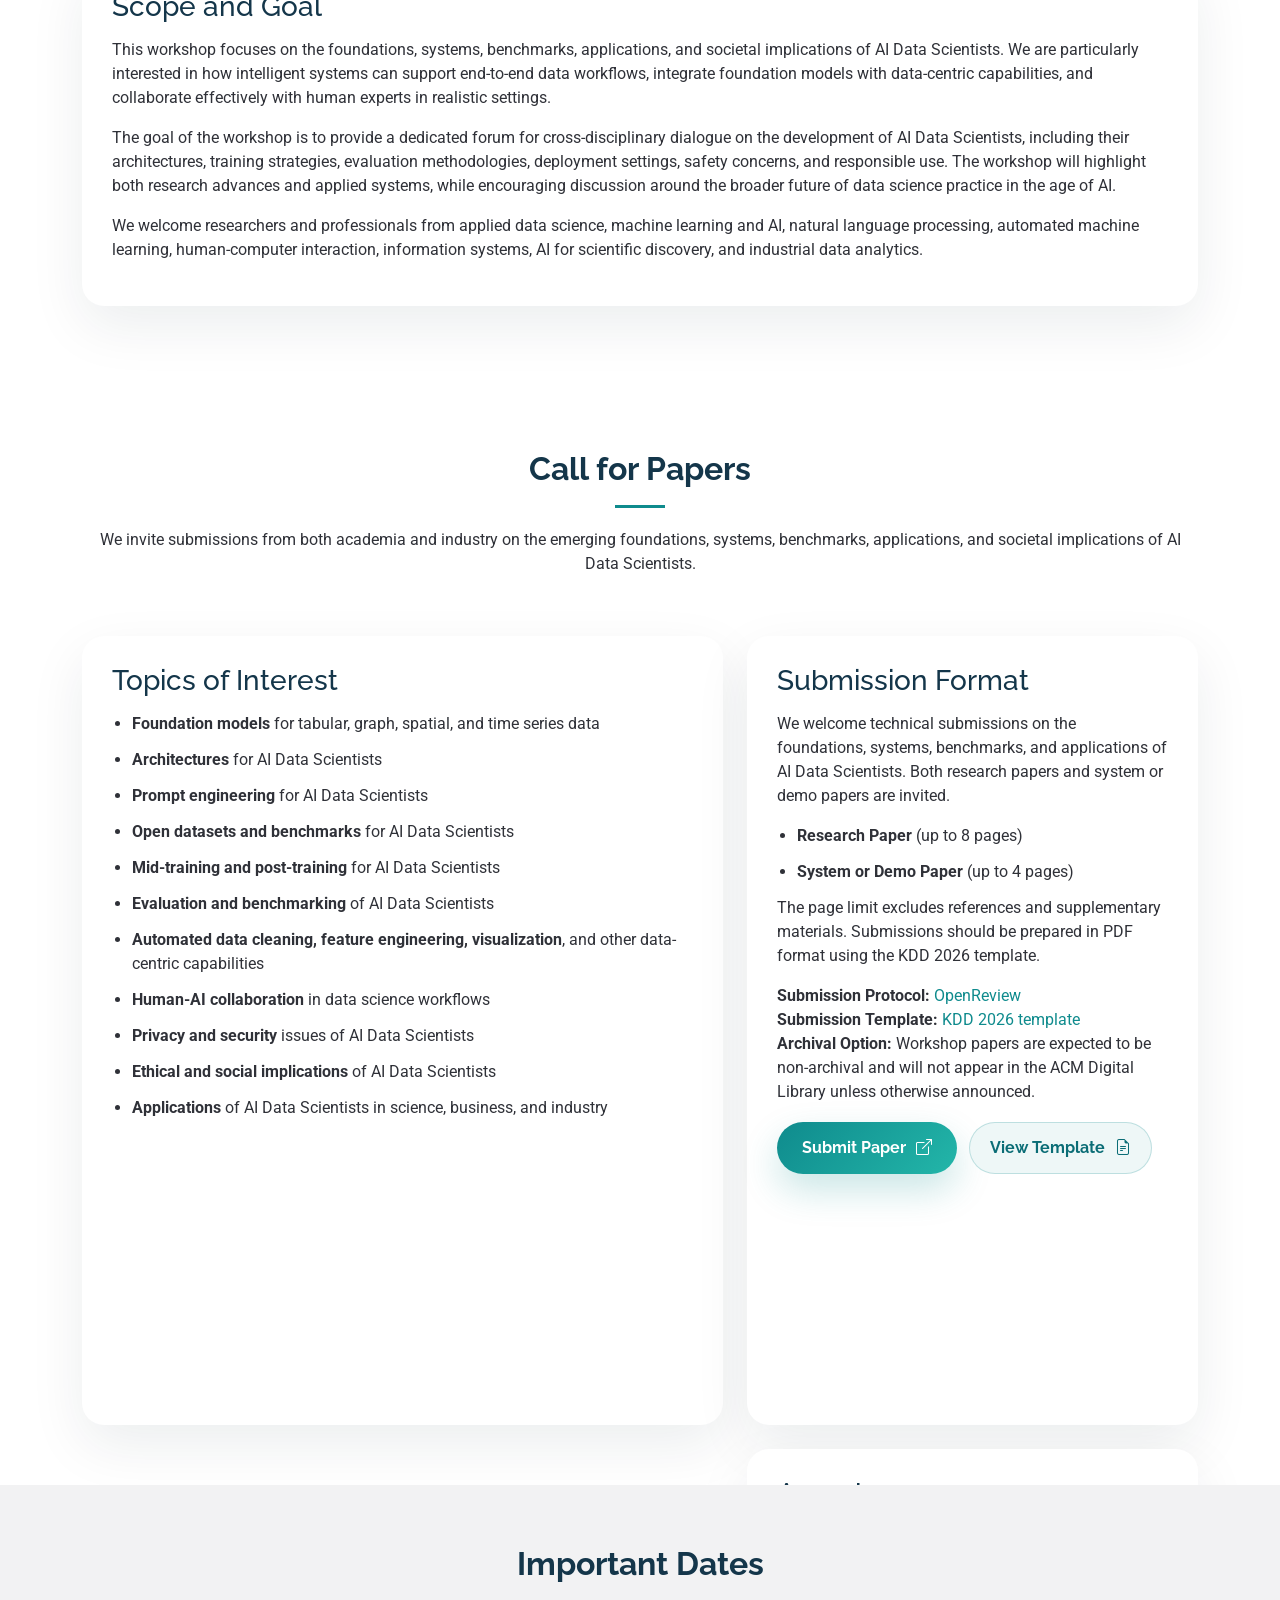
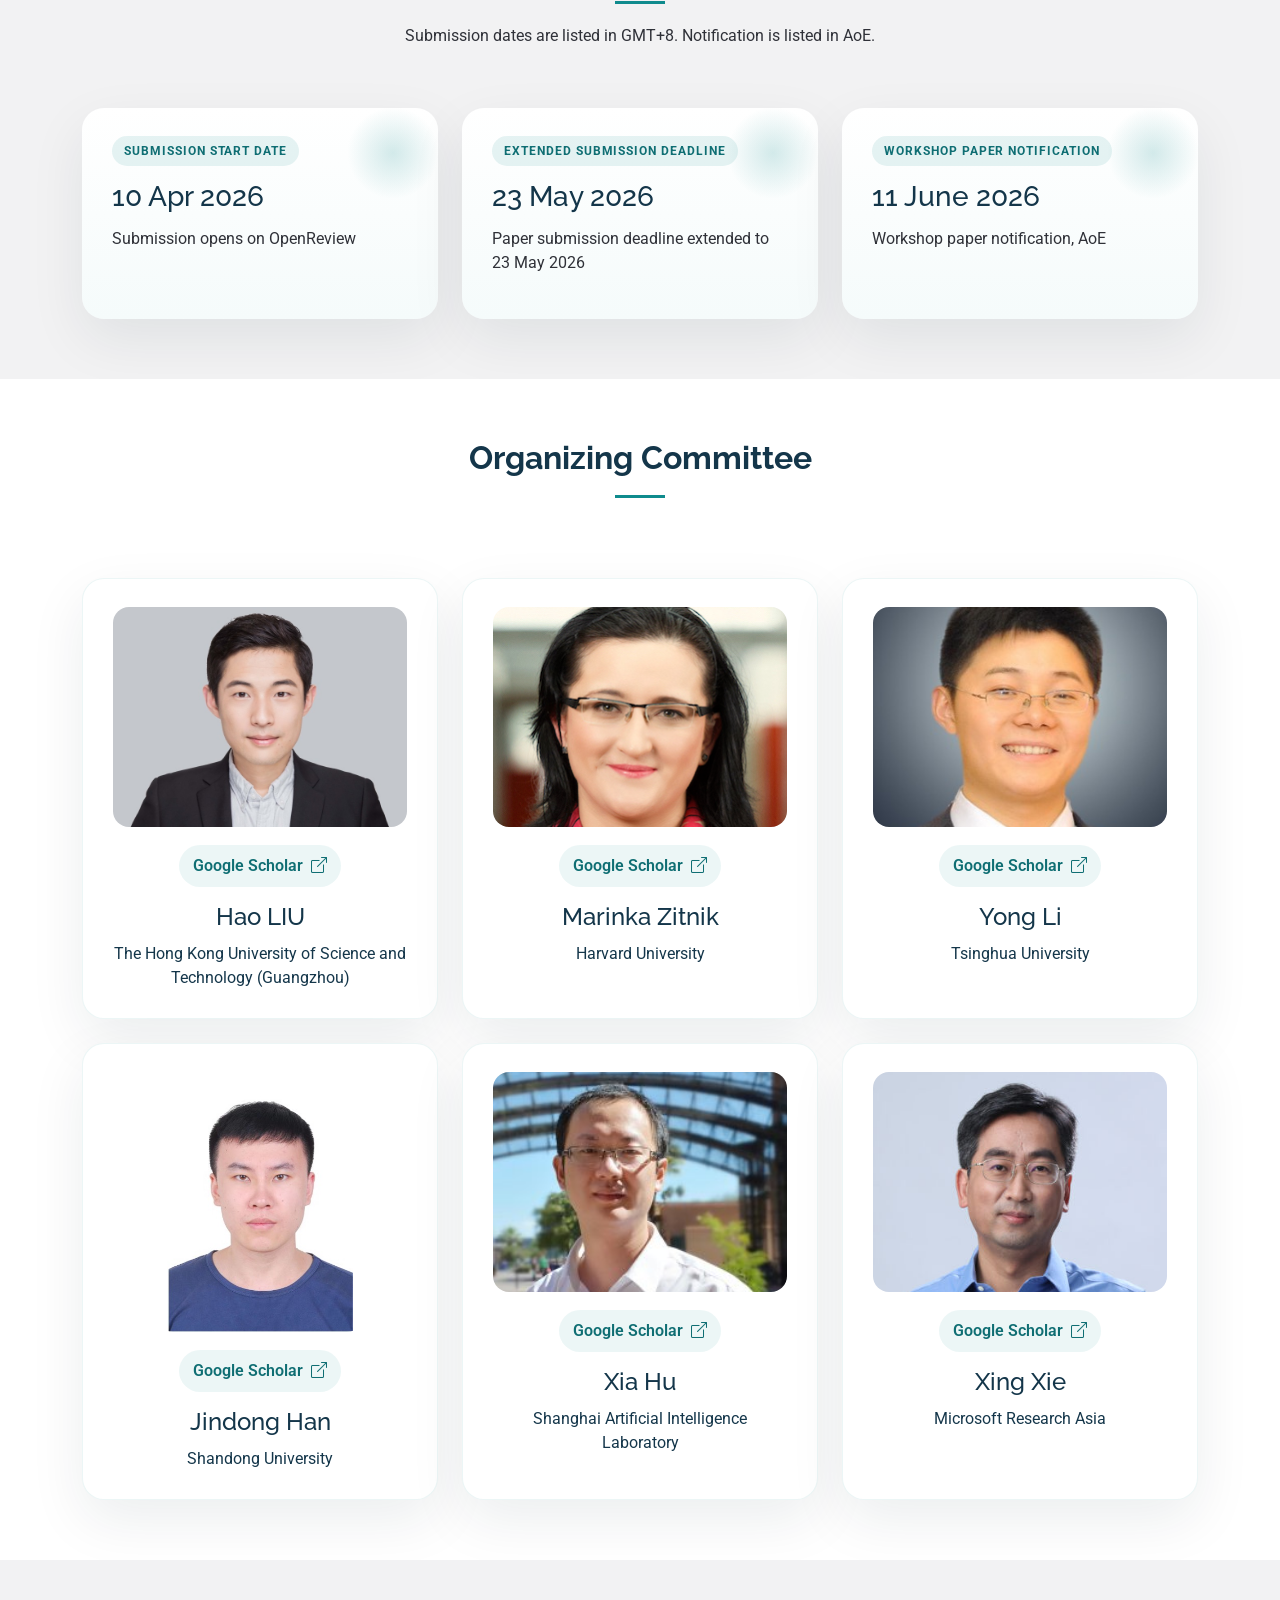
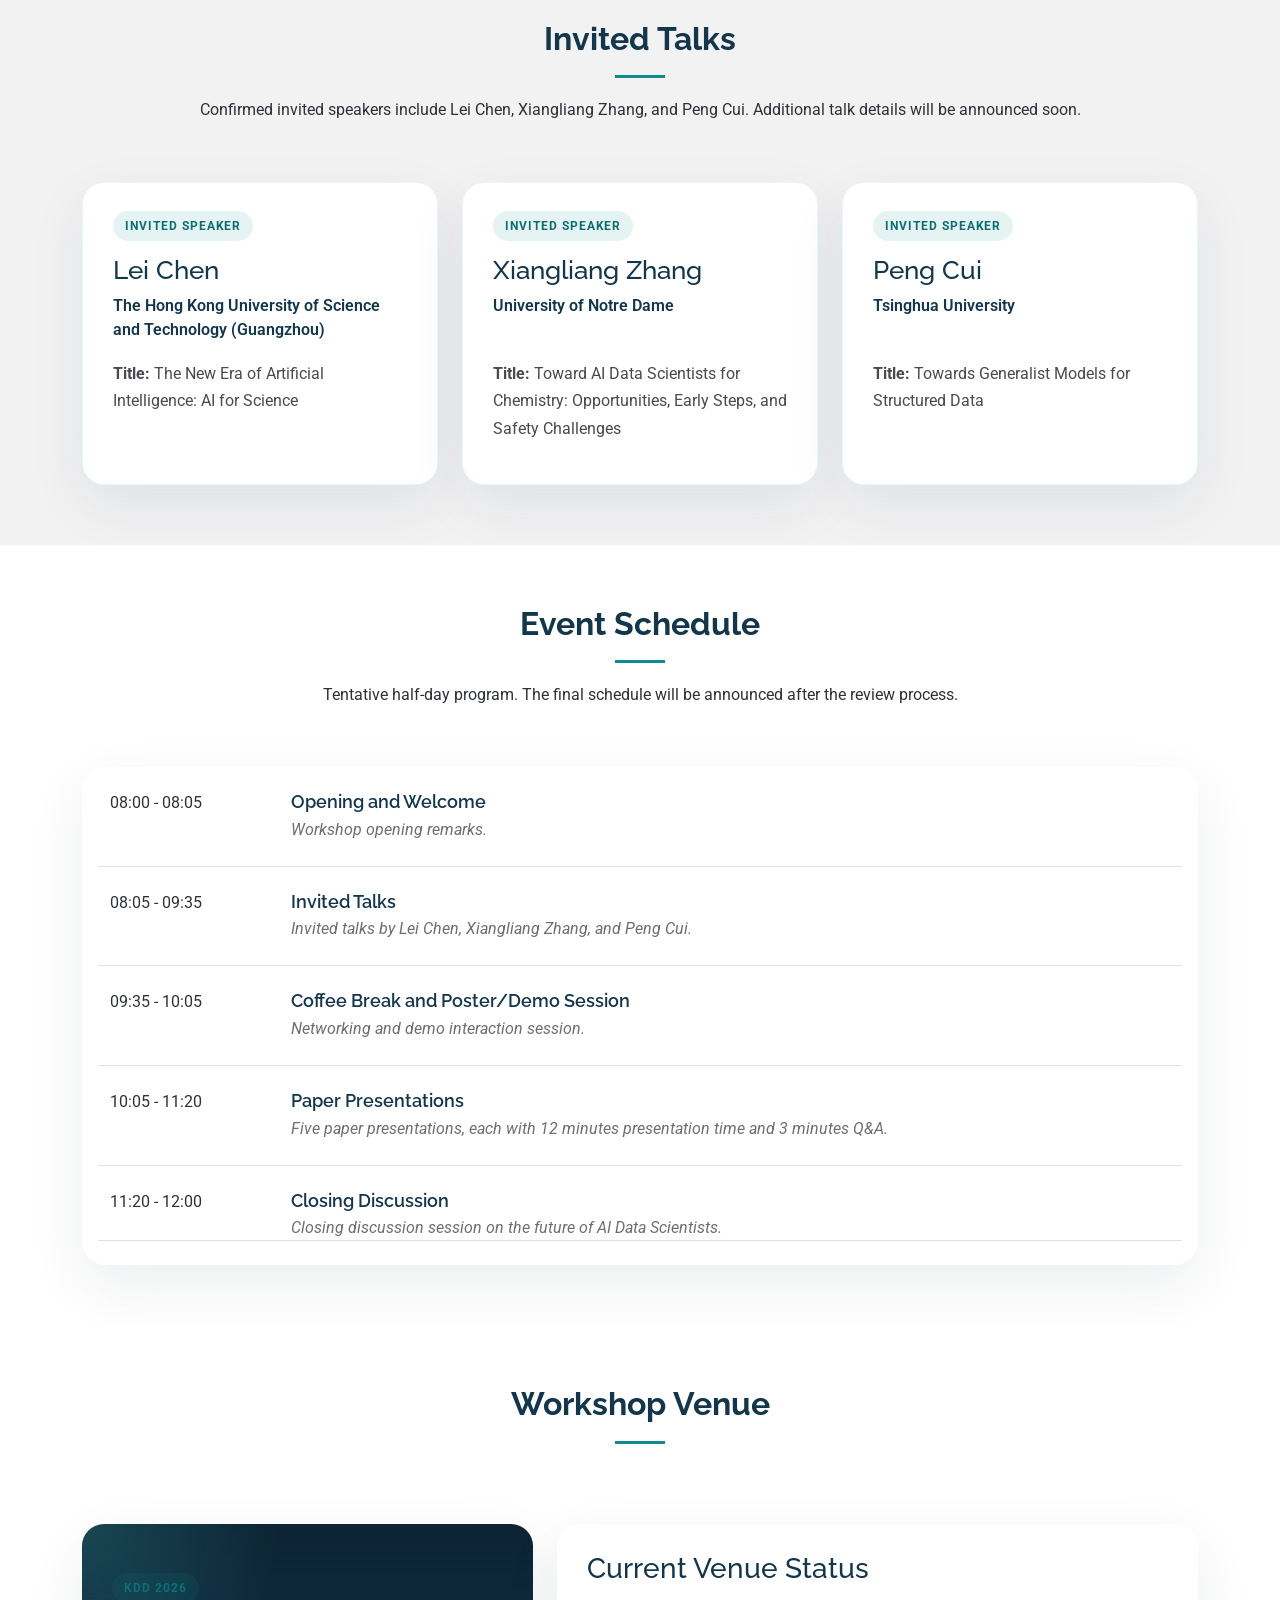
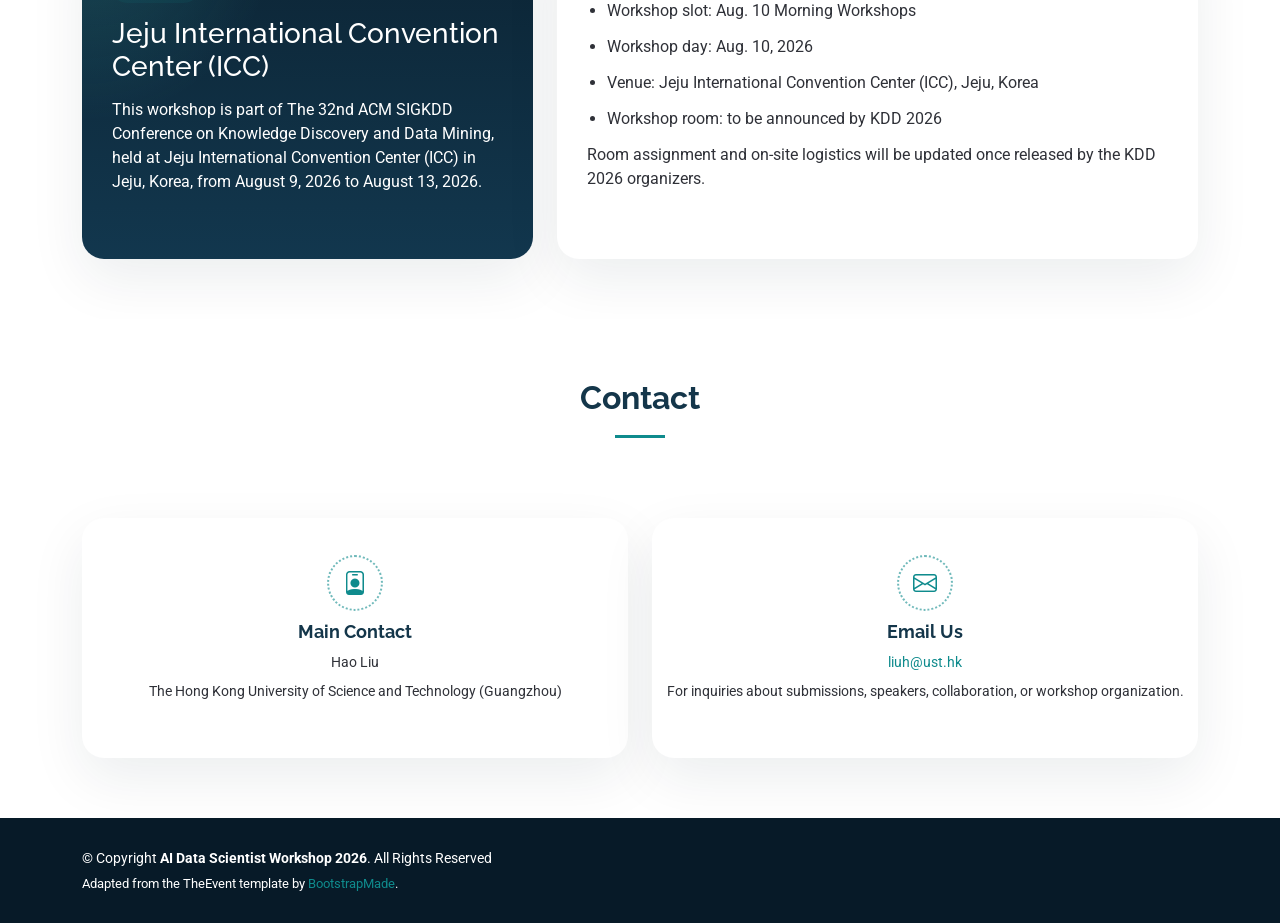
==== commit 9ed32fbb: "Unify invited speaker cards" ====
--- a/docs/index.html
+++ b/docs/index.html
@@ -324,7 +324,7 @@
 
       <div class="container">
         <div class="row gy-4">
-          <div class="col-lg-6" data-aos="fade-up" data-aos-delay="100">
+          <div class="col-lg-4" data-aos="fade-up" data-aos-delay="100">
             <div class="talk-card">
               <span class="talk-label">Invited Speaker</span>
               <h3>Lei Chen</h3>
@@ -335,7 +335,7 @@
             </div>
           </div>
 
-          <div class="col-lg-6" data-aos="fade-up" data-aos-delay="150">
+          <div class="col-lg-4" data-aos="fade-up" data-aos-delay="150">
             <div class="talk-card">
               <span class="talk-label">Invited Speaker</span>
               <h3>Xiangliang Zhang</h3>
@@ -346,16 +346,13 @@
             </div>
           </div>
 
-          <div class="col-lg-12" data-aos="fade-up" data-aos-delay="200">
-            <div class="talk-card talk-card-featured">
+          <div class="col-lg-4" data-aos="fade-up" data-aos-delay="200">
+            <div class="talk-card">
               <span class="talk-label">Invited Speaker</span>
               <h3>Peng Cui</h3>
               <p class="talk-affiliation">Tsinghua University</p>
               <div class="talk-detail">
                 <strong>Title:</strong> Towards Generalist Models for Structured Data
-              </div>
-              <div class="talk-abstract">
-                <strong>Abstract:</strong> In recent years, large language models have made significant progress in understanding and generating unstructured data, such as text and images. However, in the realm of structured data, which is the cornerstone of modern socio-economic operations, we are still facing a lack of general AI capabilities. Current solutions based on specialized models are expensive to develop and exhibit weak generalization, while directly applying large language models to structured data reveals serious limitations in areas such as numerical reasoning, causal discovery, and out-of-distribution generalization. In this talk, the speaker will focus on recent advances in generalist models for structured data and their application prospects in industrial scenarios, thereby offering new technological pathways for intelligent prediction and decision-making in high-value, high-stake fields.
               </div>
             </div>
           </div>
--- a/docs/assets/css/custom.css
+++ b/docs/assets/css/custom.css
@@ -338,10 +338,6 @@
   box-shadow: 0 20px 55px rgba(17, 39, 54, 0.08);
 }
 
-.talk-card-featured {
-  border-color: rgba(15, 139, 141, 0.2);
-}
-
 .talk-label {
   display: inline-block;
   margin-bottom: 14px;
@@ -368,18 +364,13 @@
   line-height: 1.5;
 }
 
-.talk-detail,
-.talk-abstract {
+.talk-detail {
   color: color-mix(in srgb, var(--default-color), transparent 12%);
   line-height: 1.7;
 }
 
 .talk-detail {
   margin-bottom: 14px;
-}
-
-.talk-abstract {
-  font-size: 15px;
 }
 
 .panel-card {
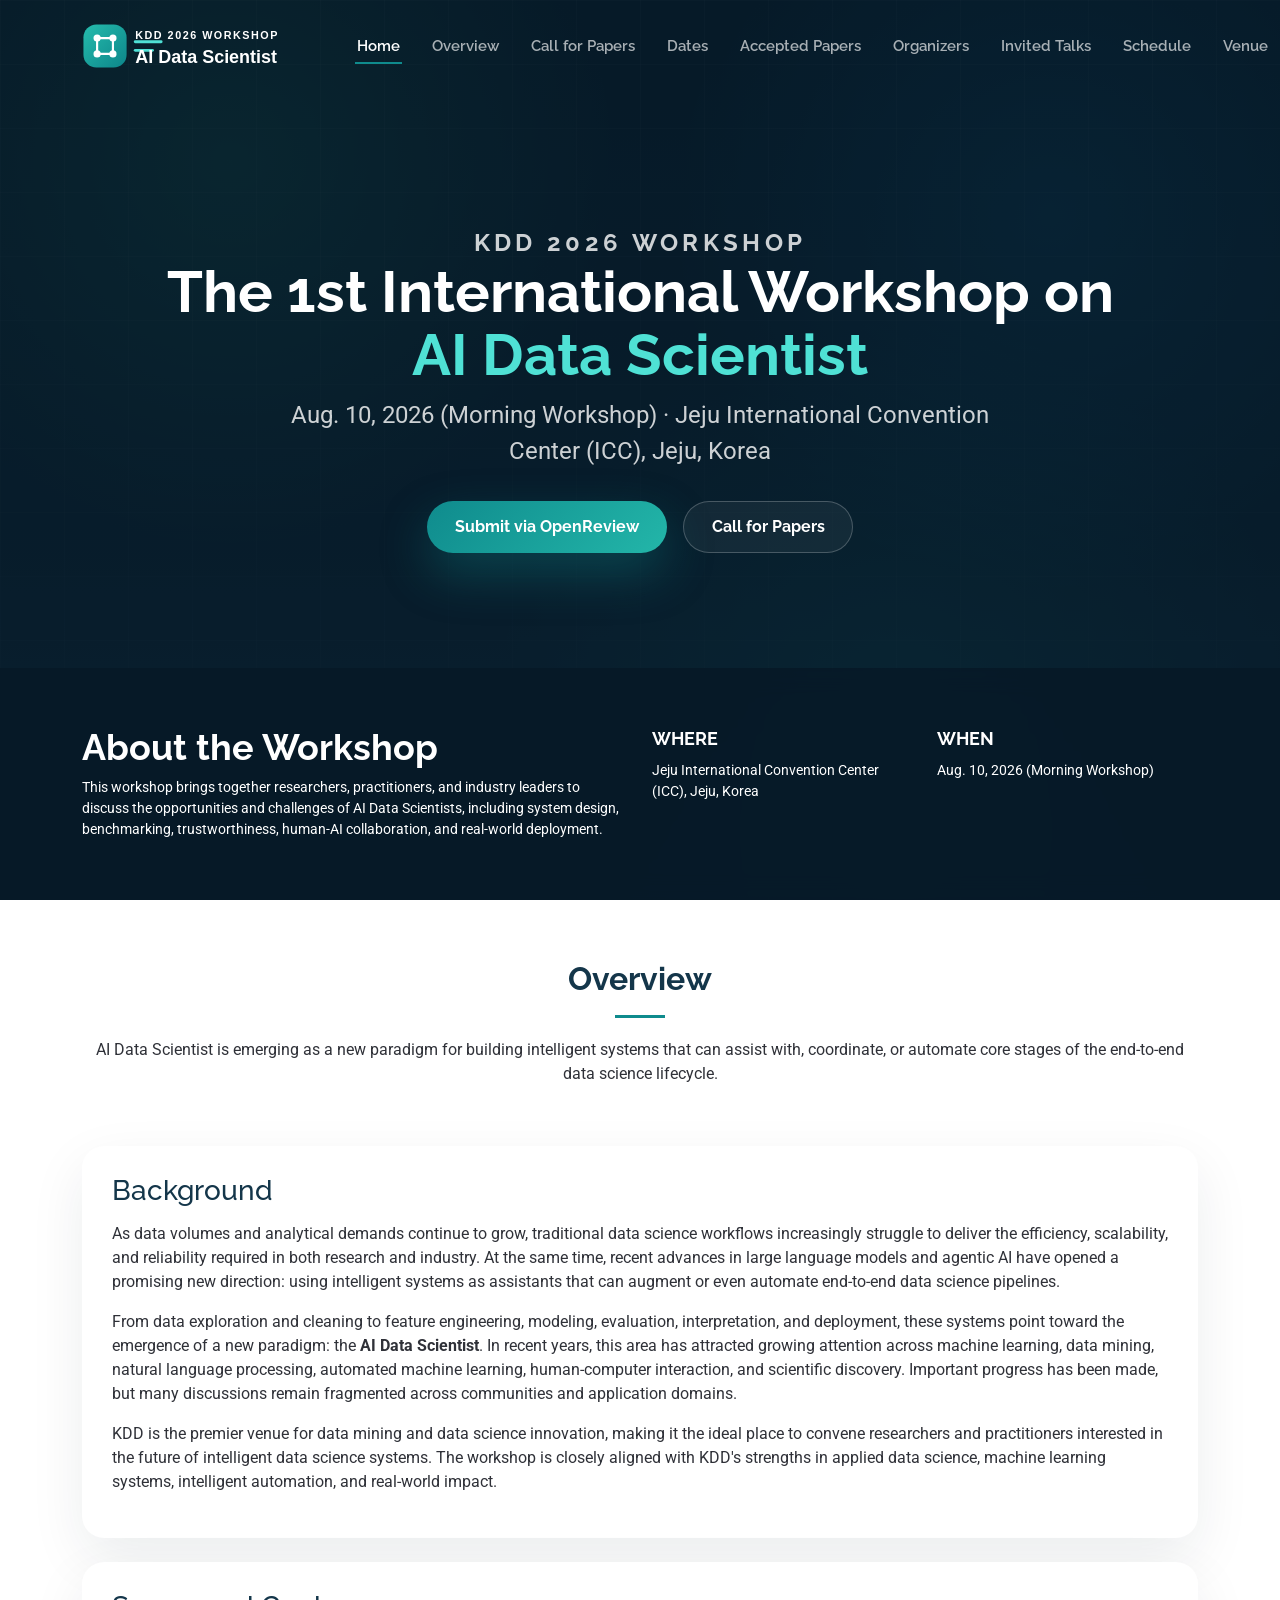
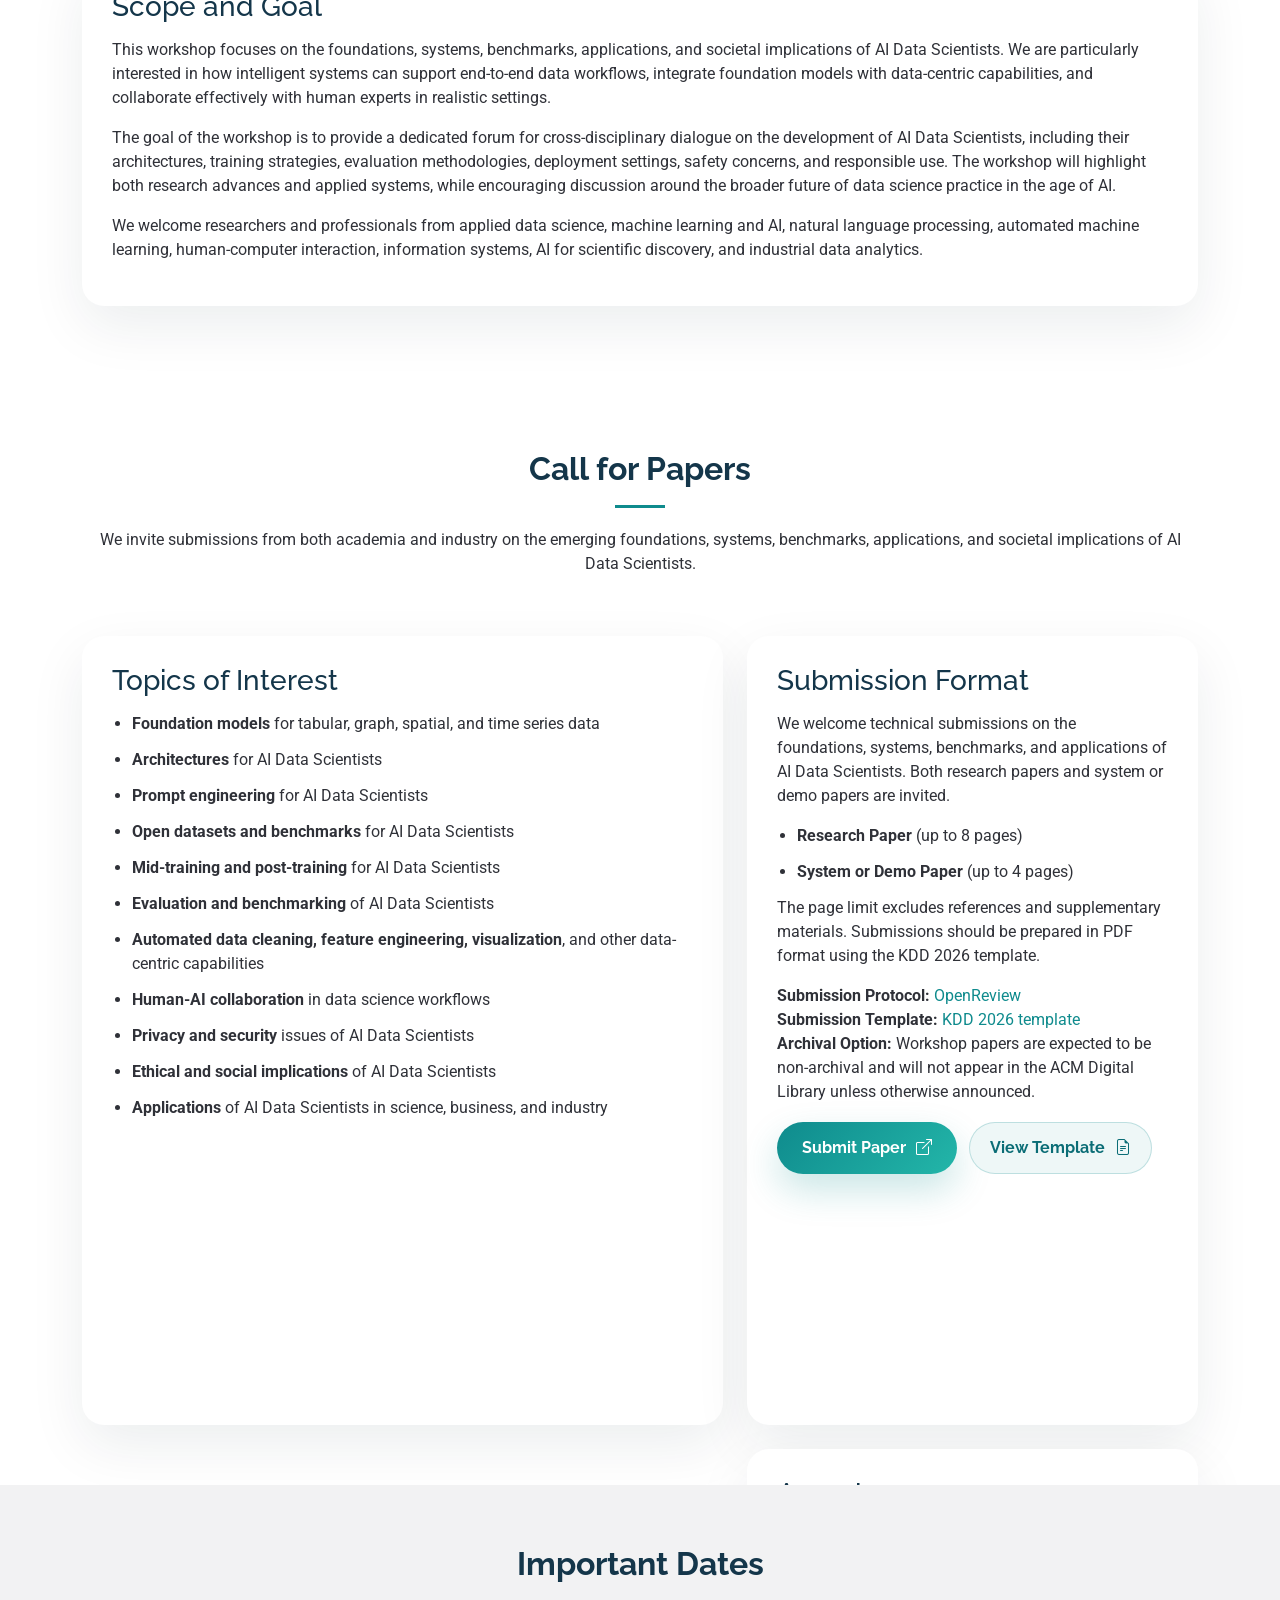
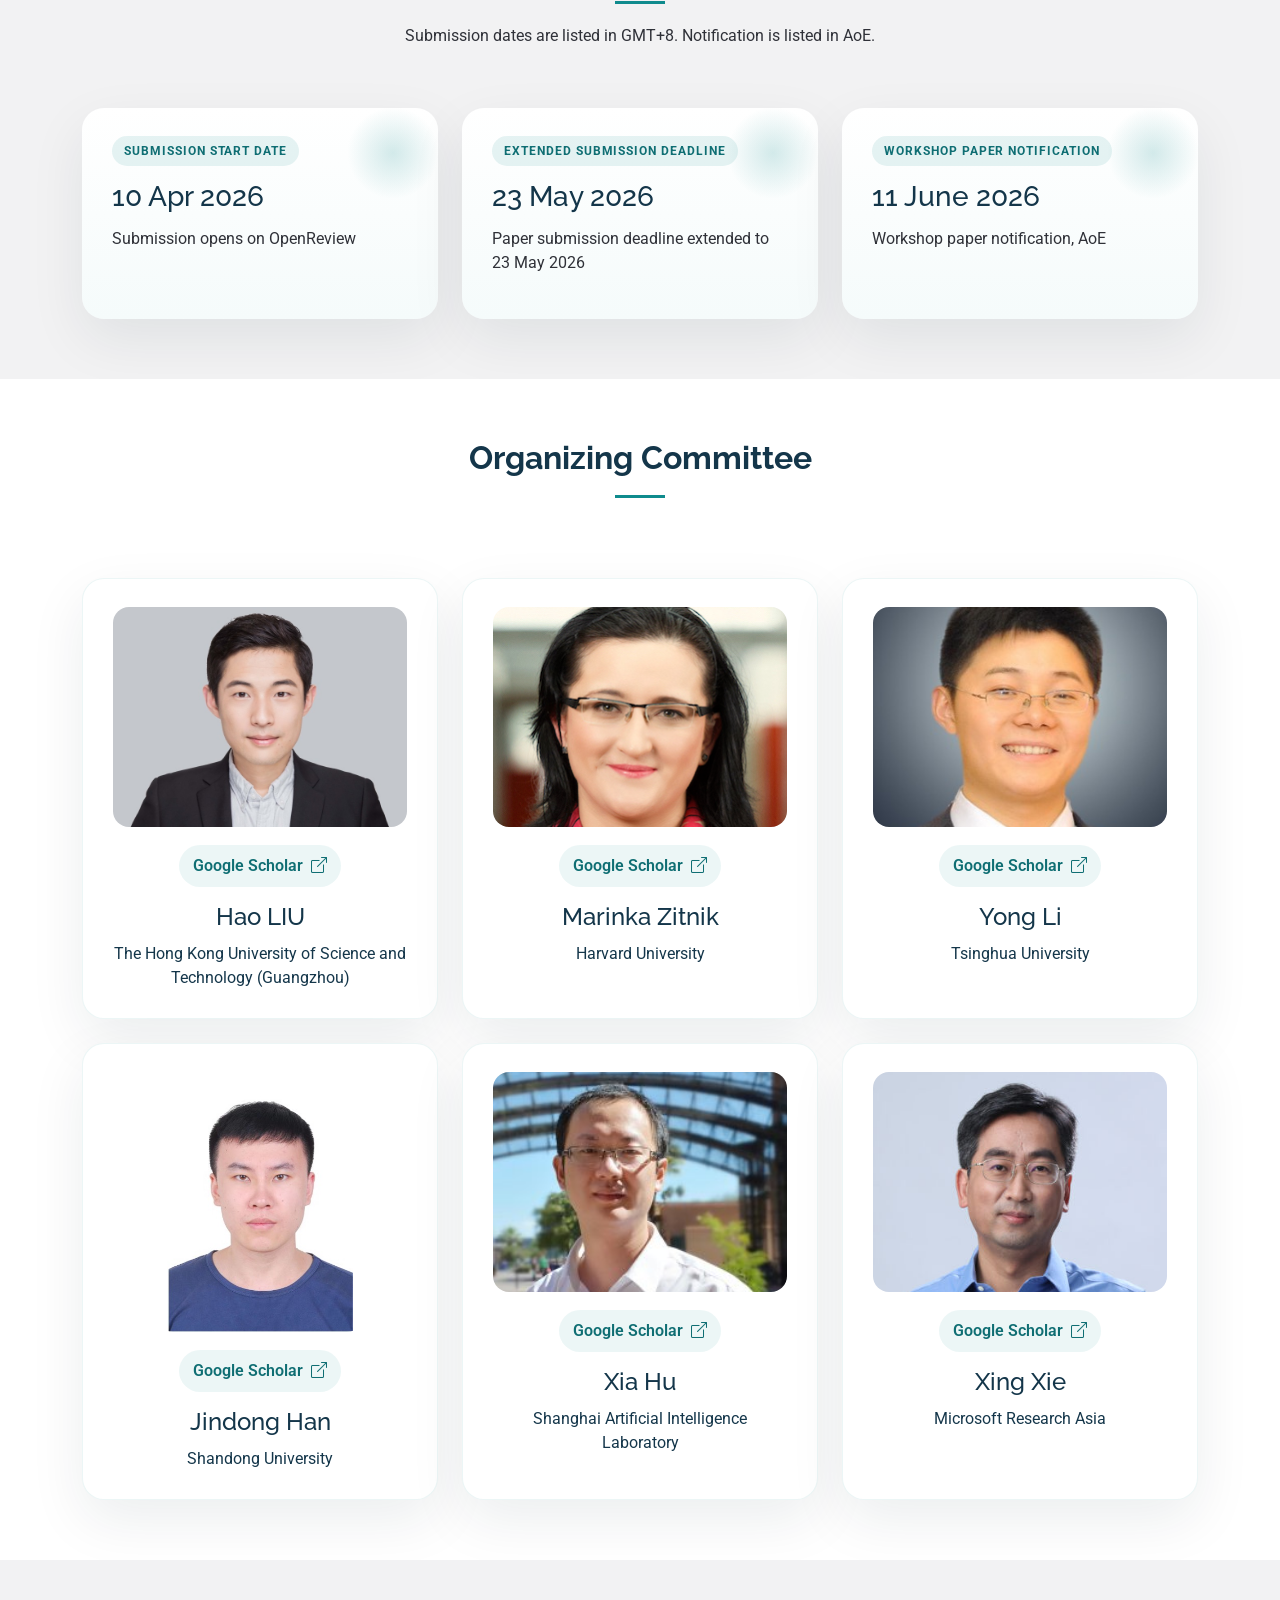
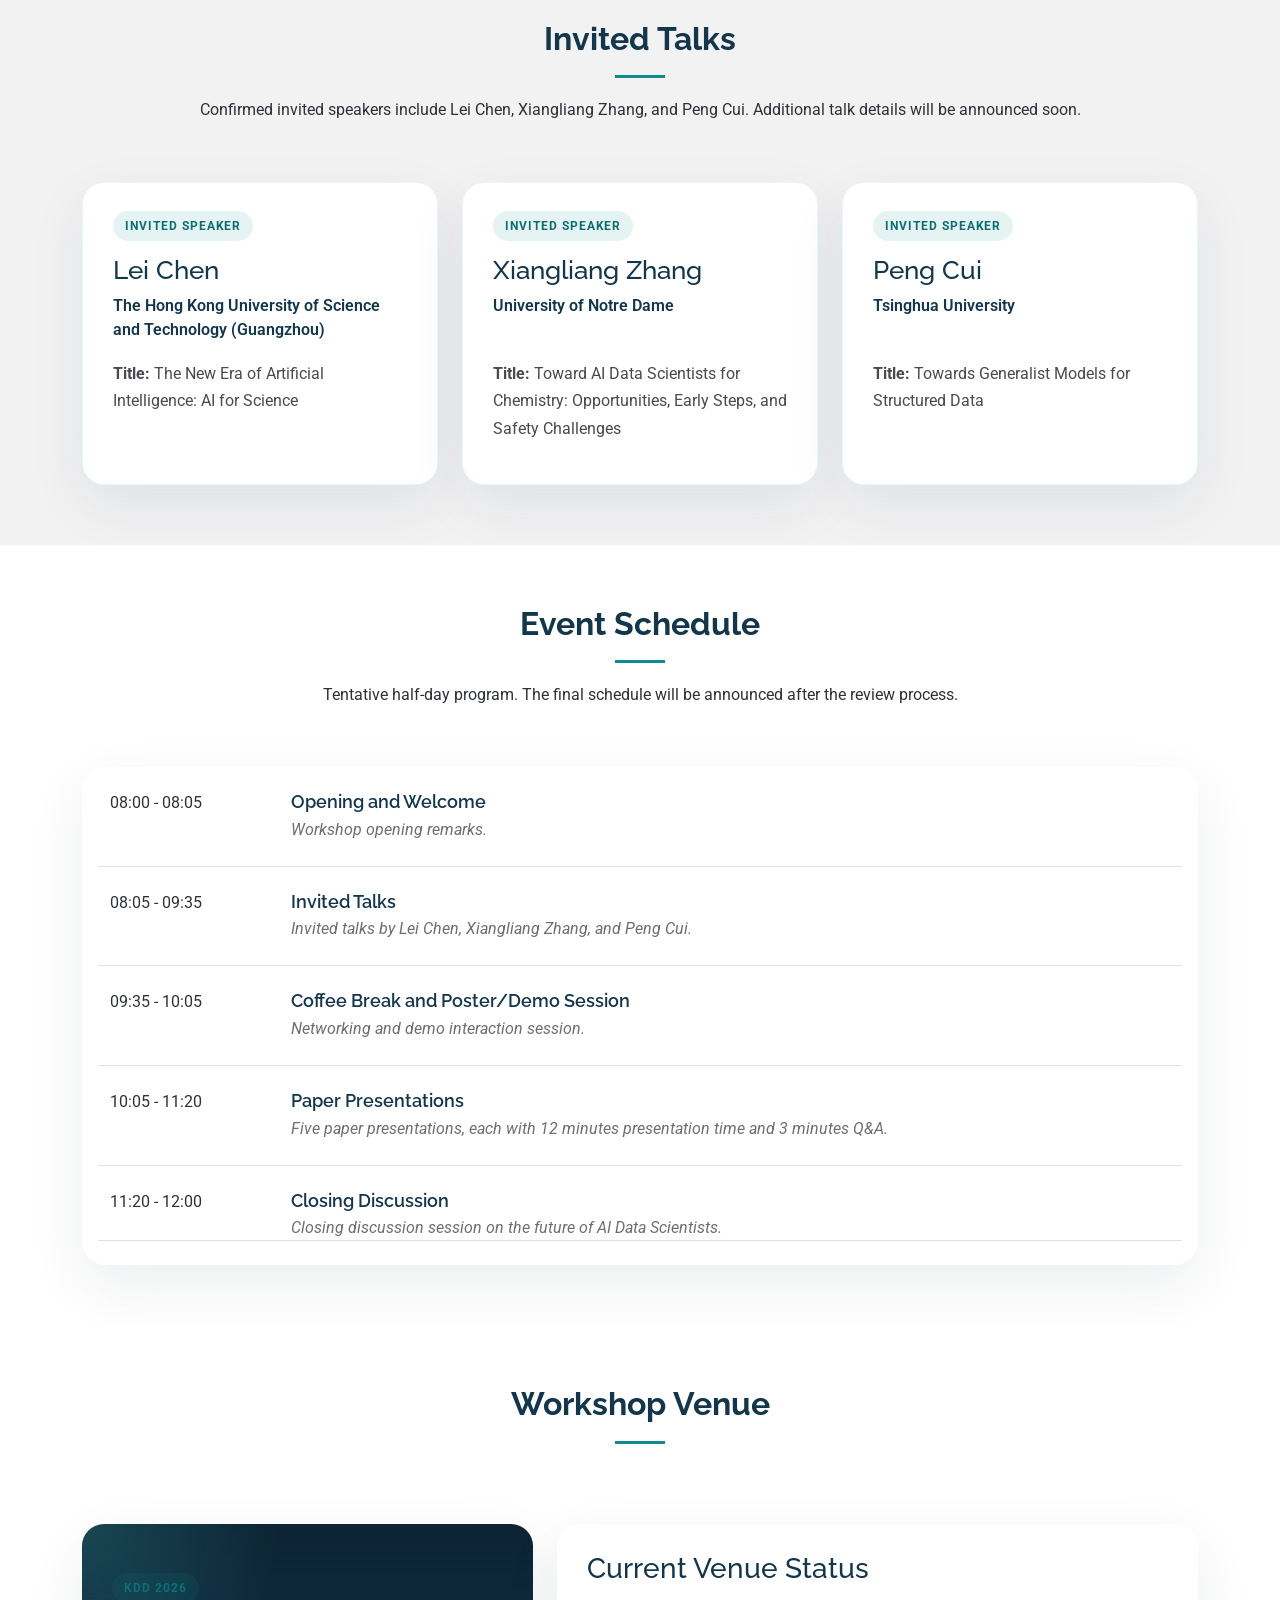
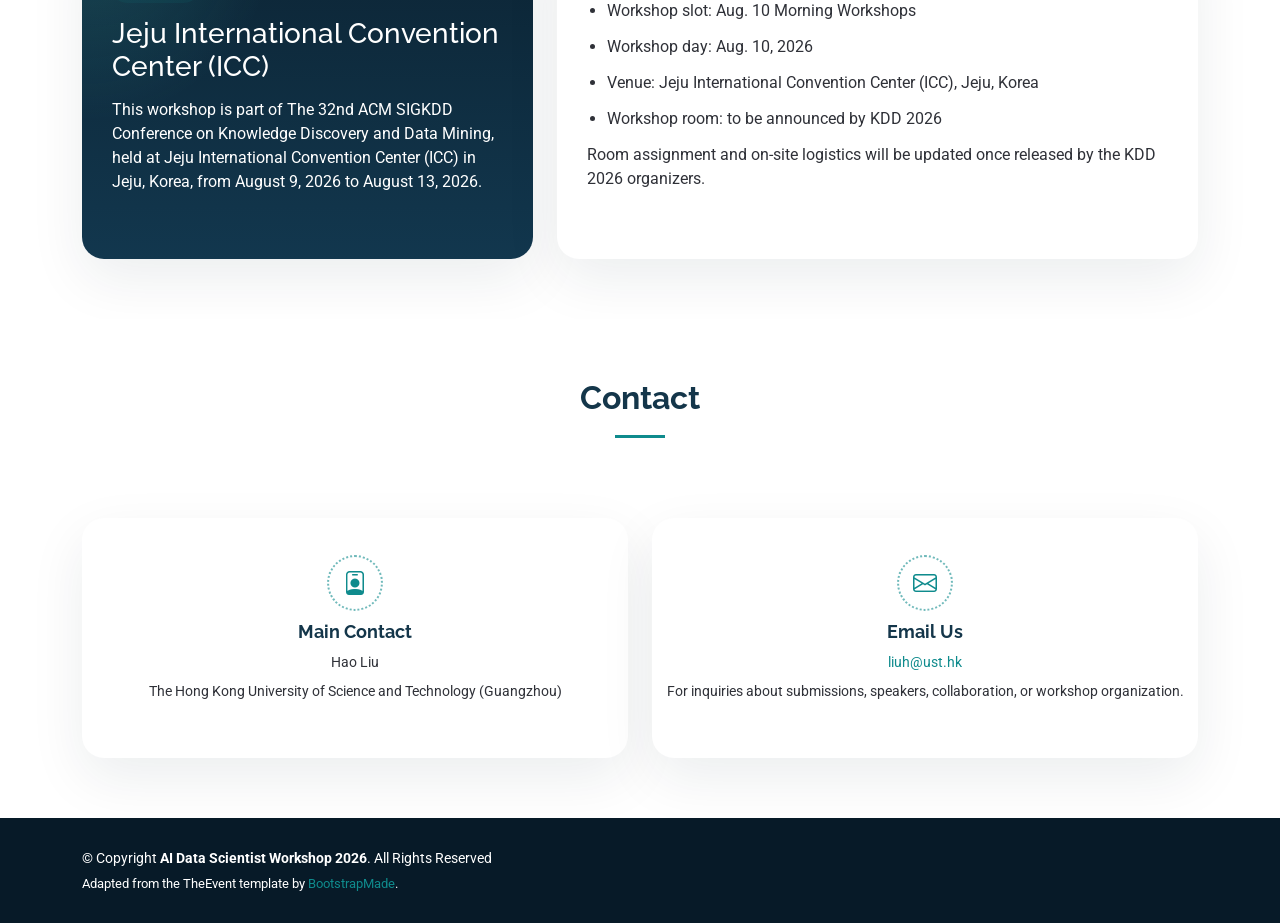
==== commit dad6ad65: "Add accepted papers page" ====
--- a/docs/index.html
+++ b/docs/index.html
@@ -22,7 +22,7 @@
   <link href="assets/vendor/swiper/swiper-bundle.min.css" rel="stylesheet">
 
   <link href="assets/css/main.css" rel="stylesheet">
-  <link href="assets/css/custom.css?v=20260515a" rel="stylesheet">
+  <link href="assets/css/custom.css?v=20260807a" rel="stylesheet">
 </head>
 
 <body class="index-page">
@@ -40,6 +40,7 @@
           <li><a href="#overview">Overview</a></li>
           <li><a href="#cfp">Call for Papers</a></li>
           <li><a href="#dates">Dates</a></li>
+          <li><a href="accepted-papers.html">Accepted Papers</a></li>
           <li><a href="#organizers">Organizers</a></li>
           <li><a href="#invited-talks">Invited Talks</a></li>
           <li><a href="#schedule">Schedule</a></li>
--- a/docs/assets/css/custom.css
+++ b/docs/assets/css/custom.css
@@ -510,3 +510,246 @@
     width: 100%;
   }
 }
+
+/* Accepted papers page */
+.accepted-papers-page {
+  background: #f4f8fa;
+}
+
+.accepted-papers-page .header {
+  background: rgba(7, 26, 40, 0.94);
+  box-shadow: 0 8px 30px rgba(7, 26, 40, 0.14);
+}
+
+.accepted-hero {
+  position: relative;
+  overflow: hidden;
+  padding: 160px 0 92px;
+  background:
+    radial-gradient(circle at 15% 20%, rgba(52, 211, 153, 0.18), transparent 28%),
+    radial-gradient(circle at 82% 28%, rgba(14, 165, 233, 0.17), transparent 30%),
+    linear-gradient(135deg, #071a28 0%, #0b2d42 58%, #0f4d59 100%);
+}
+
+.accepted-hero-grid {
+  position: absolute;
+  inset: 0;
+  opacity: 0.45;
+  background-image:
+    linear-gradient(rgba(255, 255, 255, 0.06) 1px, transparent 1px),
+    linear-gradient(90deg, rgba(255, 255, 255, 0.06) 1px, transparent 1px);
+  background-size: 64px 64px;
+}
+
+.accepted-back-link {
+  display: inline-flex;
+  gap: 8px;
+  align-items: center;
+  margin-bottom: 30px;
+  color: rgba(255, 255, 255, 0.76);
+  font-weight: 600;
+}
+
+.accepted-back-link:hover {
+  color: #4fe1d5;
+}
+
+.accepted-hero h1 {
+  margin-bottom: 12px;
+  color: #ffffff;
+  font-size: clamp(46px, 7vw, 76px);
+  line-height: 1.05;
+}
+
+.accepted-hero-copy {
+  margin-bottom: 34px;
+  color: rgba(255, 255, 255, 0.82);
+  font-size: 21px;
+}
+
+.accepted-summary {
+  display: flex;
+  flex-wrap: wrap;
+  gap: 12px;
+}
+
+.accepted-summary span {
+  padding: 10px 16px;
+  border: 1px solid rgba(255, 255, 255, 0.16);
+  border-radius: 999px;
+  color: rgba(255, 255, 255, 0.82);
+  background: rgba(255, 255, 255, 0.07);
+  backdrop-filter: blur(10px);
+}
+
+.accepted-summary strong {
+  margin-right: 4px;
+  color: #4fe1d5;
+}
+
+.accepted-section {
+  padding: 88px 0;
+}
+
+.paper-section-heading {
+  display: flex;
+  justify-content: space-between;
+  align-items: flex-end;
+  gap: 20px;
+  margin-bottom: 34px;
+}
+
+.paper-section-heading h2 {
+  margin: 5px 0 0;
+  font-size: 38px;
+}
+
+.paper-section-kicker {
+  color: var(--accent-color);
+  font-size: 13px;
+  font-weight: 800;
+  letter-spacing: 0.14em;
+  text-transform: uppercase;
+}
+
+.paper-count {
+  flex: 0 0 auto;
+  padding: 8px 14px;
+  border-radius: 999px;
+  color: #0b5a5f;
+  background: rgba(15, 139, 141, 0.12);
+  font-weight: 700;
+}
+
+.paper-list,
+.paper-grid {
+  display: grid;
+  gap: 20px;
+}
+
+.paper-grid {
+  grid-template-columns: repeat(2, minmax(0, 1fr));
+}
+
+.paper-card {
+  display: flex;
+  gap: 22px;
+  min-height: 100%;
+  padding: 27px 28px;
+  border: 1px solid rgba(15, 139, 141, 0.08);
+  border-radius: 20px;
+  background: #ffffff;
+  box-shadow: 0 16px 45px rgba(17, 39, 54, 0.07);
+  transition: transform 0.25s ease, box-shadow 0.25s ease, border-color 0.25s ease;
+}
+
+.paper-card:hover {
+  transform: translateY(-3px);
+  border-color: rgba(15, 139, 141, 0.22);
+  box-shadow: 0 22px 55px rgba(17, 39, 54, 0.11);
+}
+
+.paper-number {
+  display: flex;
+  flex: 0 0 46px;
+  align-items: center;
+  justify-content: center;
+  width: 46px;
+  height: 46px;
+  border-radius: 14px;
+  color: #ffffff;
+  background: linear-gradient(135deg, #0f8b8d, #23b6a9);
+  font-family: var(--heading-font);
+  font-weight: 800;
+}
+
+.paper-content {
+  display: flex;
+  min-width: 0;
+  flex: 1;
+  flex-direction: column;
+  align-items: flex-start;
+}
+
+.paper-content h3 {
+  margin: 0 0 12px;
+  font-size: 20px;
+  line-height: 1.42;
+}
+
+.paper-authors {
+  margin: 0 0 20px;
+  color: color-mix(in srgb, var(--default-color), transparent 22%);
+  line-height: 1.65;
+}
+
+.paper-pdf-link,
+.paper-pdf-unavailable {
+  display: inline-flex;
+  gap: 7px;
+  align-items: center;
+  margin-top: auto;
+  font-size: 14px;
+  font-weight: 700;
+}
+
+.paper-pdf-link {
+  padding: 8px 13px;
+  border-radius: 10px;
+  color: #0b6f73;
+  background: rgba(15, 139, 141, 0.11);
+}
+
+.paper-pdf-link:hover {
+  color: #ffffff;
+  background: var(--accent-color);
+}
+
+.paper-pdf-unavailable {
+  color: color-mix(in srgb, var(--default-color), transparent 42%);
+}
+
+@media (max-width: 991px) {
+  .paper-grid {
+    grid-template-columns: 1fr;
+  }
+}
+
+@media (max-width: 767px) {
+  .accepted-hero {
+    padding: 132px 0 70px;
+  }
+
+  .accepted-hero-copy {
+    font-size: 18px;
+  }
+
+  .accepted-section {
+    padding: 64px 0;
+  }
+
+  .paper-section-heading {
+    align-items: flex-start;
+    flex-direction: column;
+  }
+
+  .paper-section-heading h2 {
+    font-size: 31px;
+  }
+
+  .paper-card {
+    gap: 15px;
+    padding: 22px 18px;
+  }
+
+  .paper-number {
+    flex-basis: 40px;
+    width: 40px;
+    height: 40px;
+    border-radius: 12px;
+  }
+
+  .paper-content h3 {
+    font-size: 18px;
+  }
+}
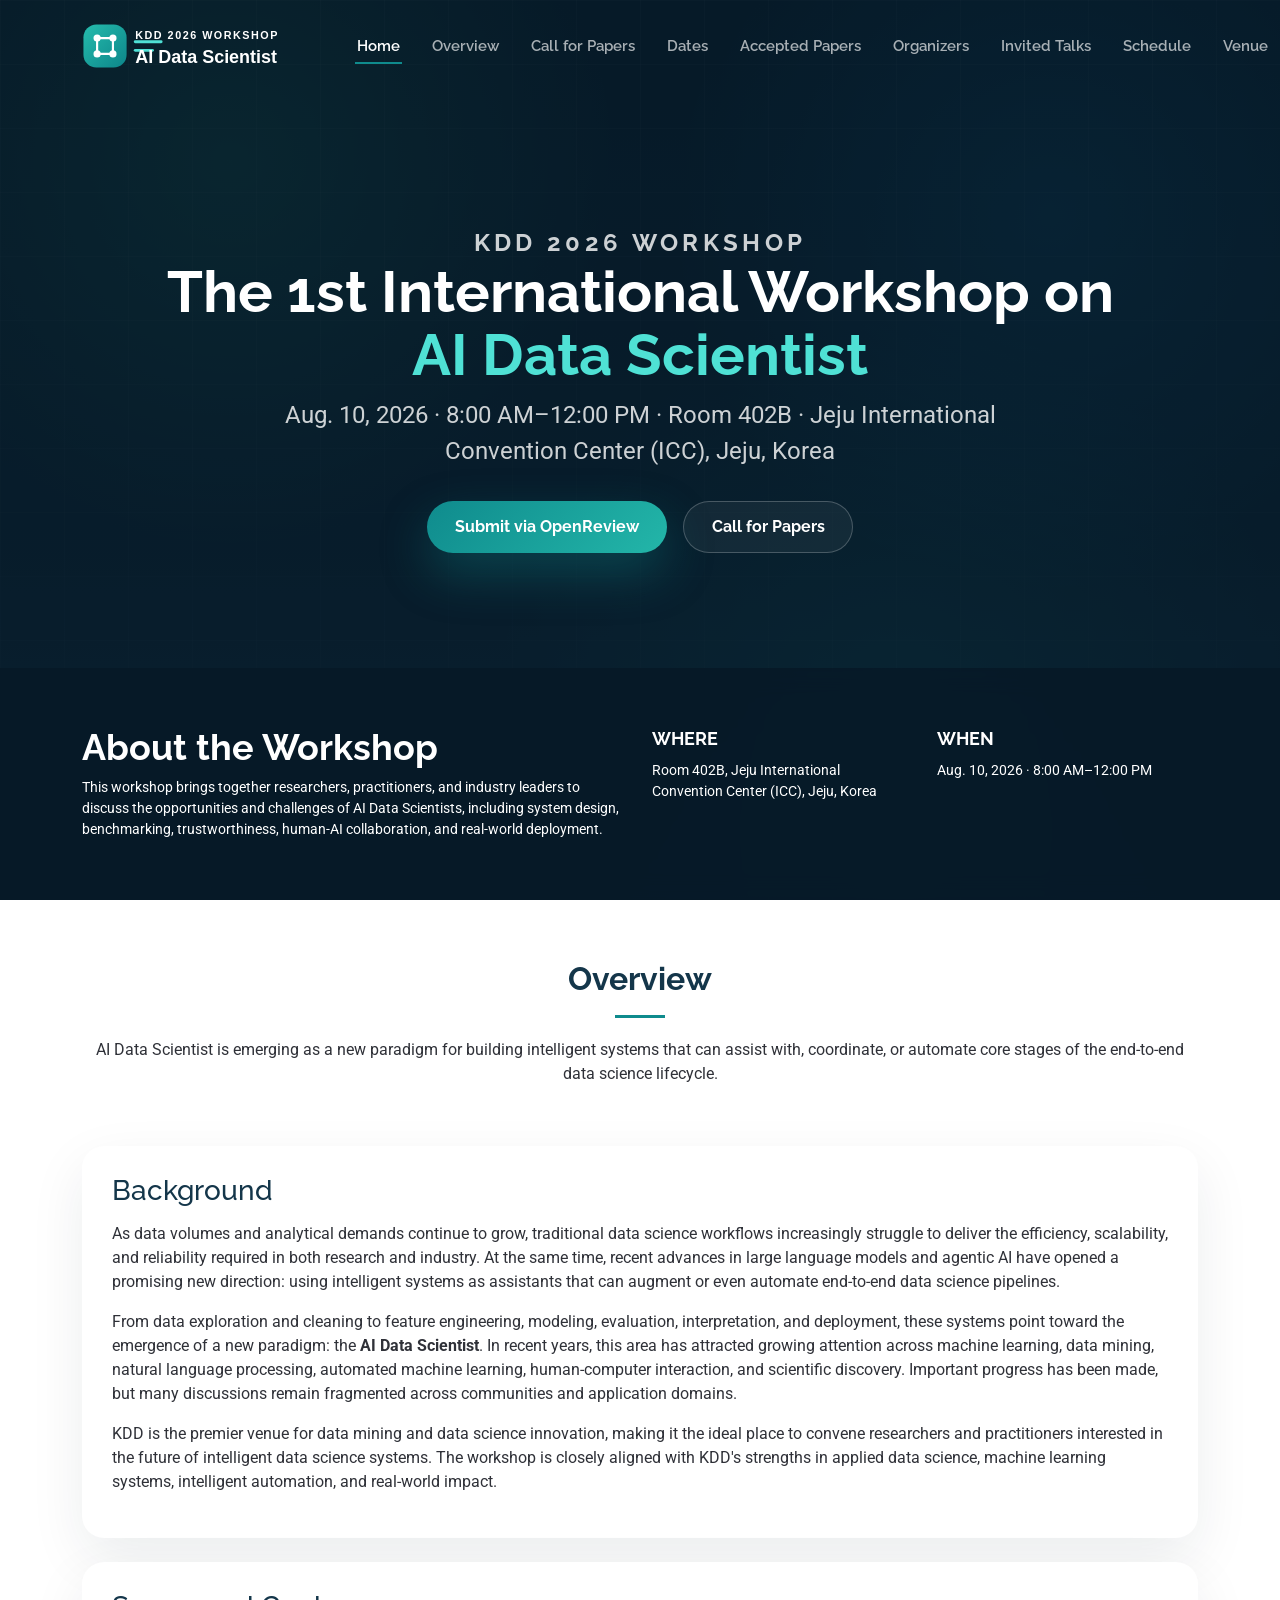
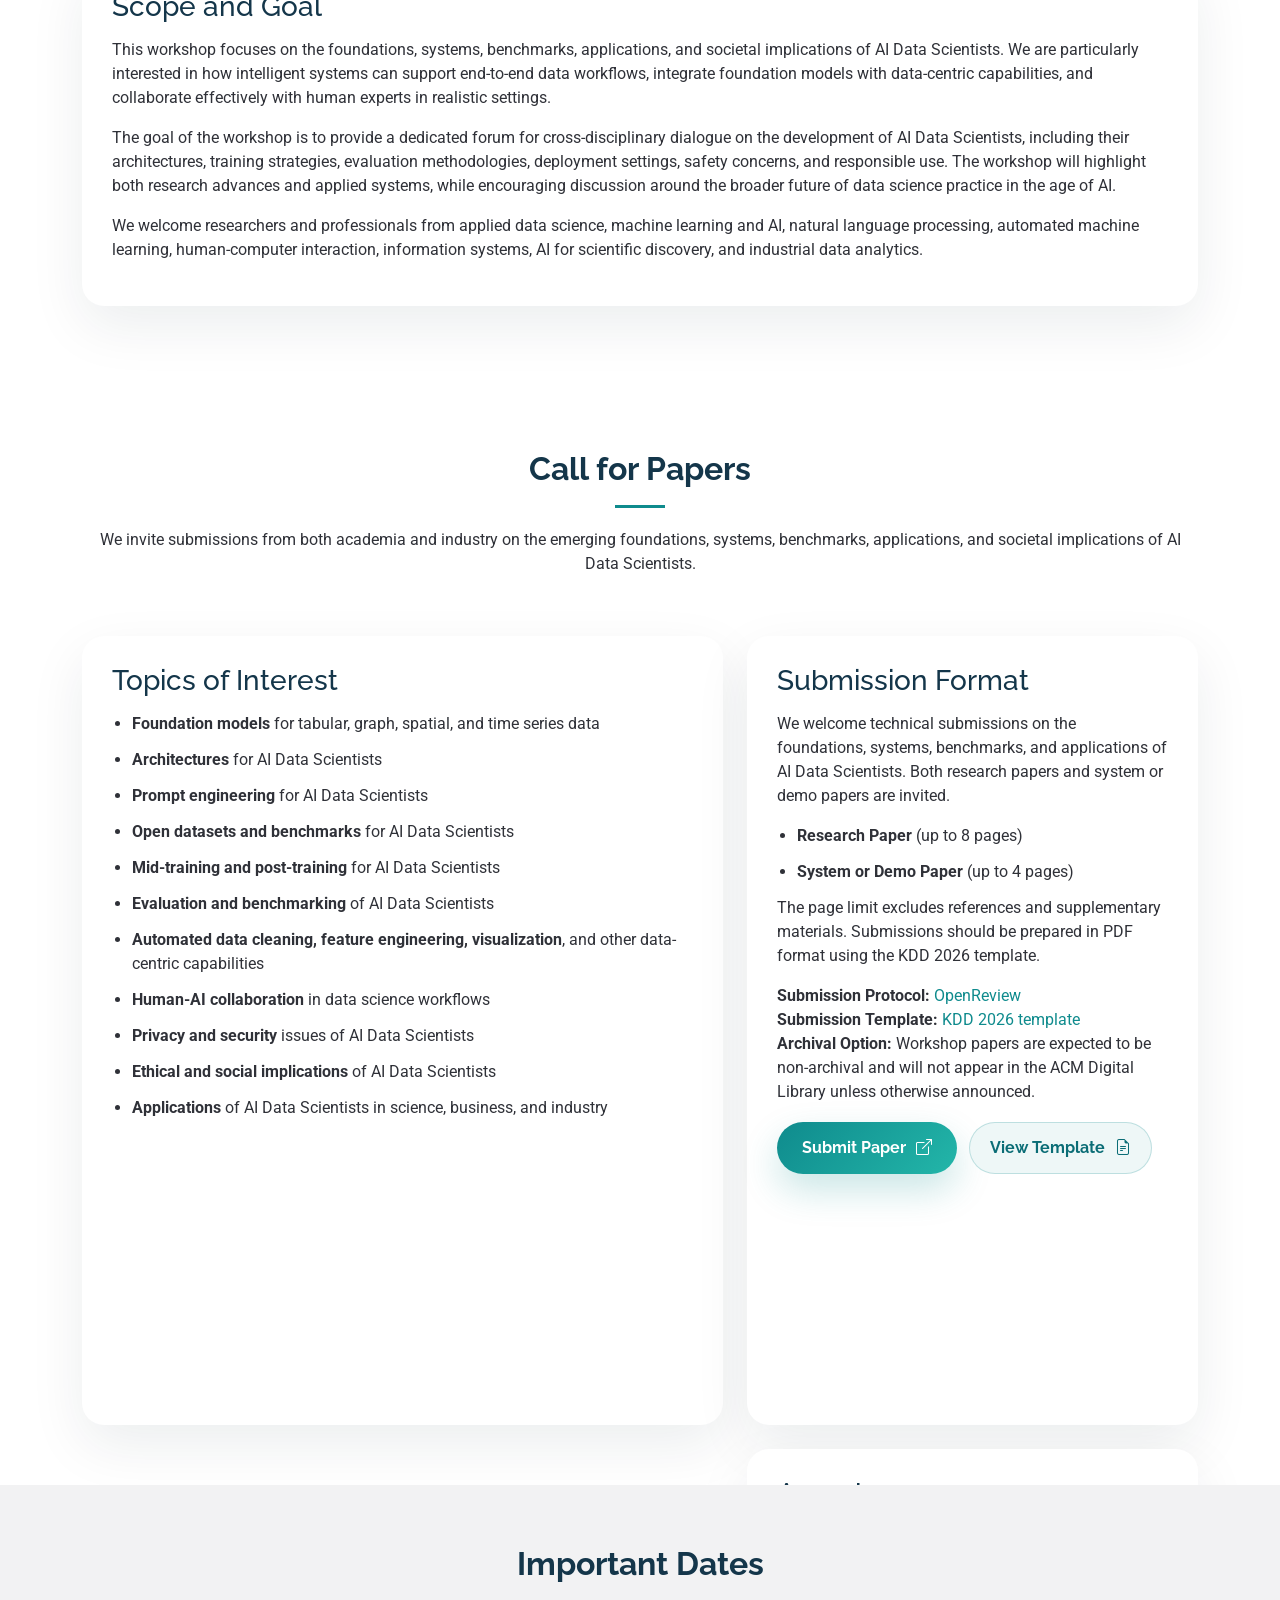
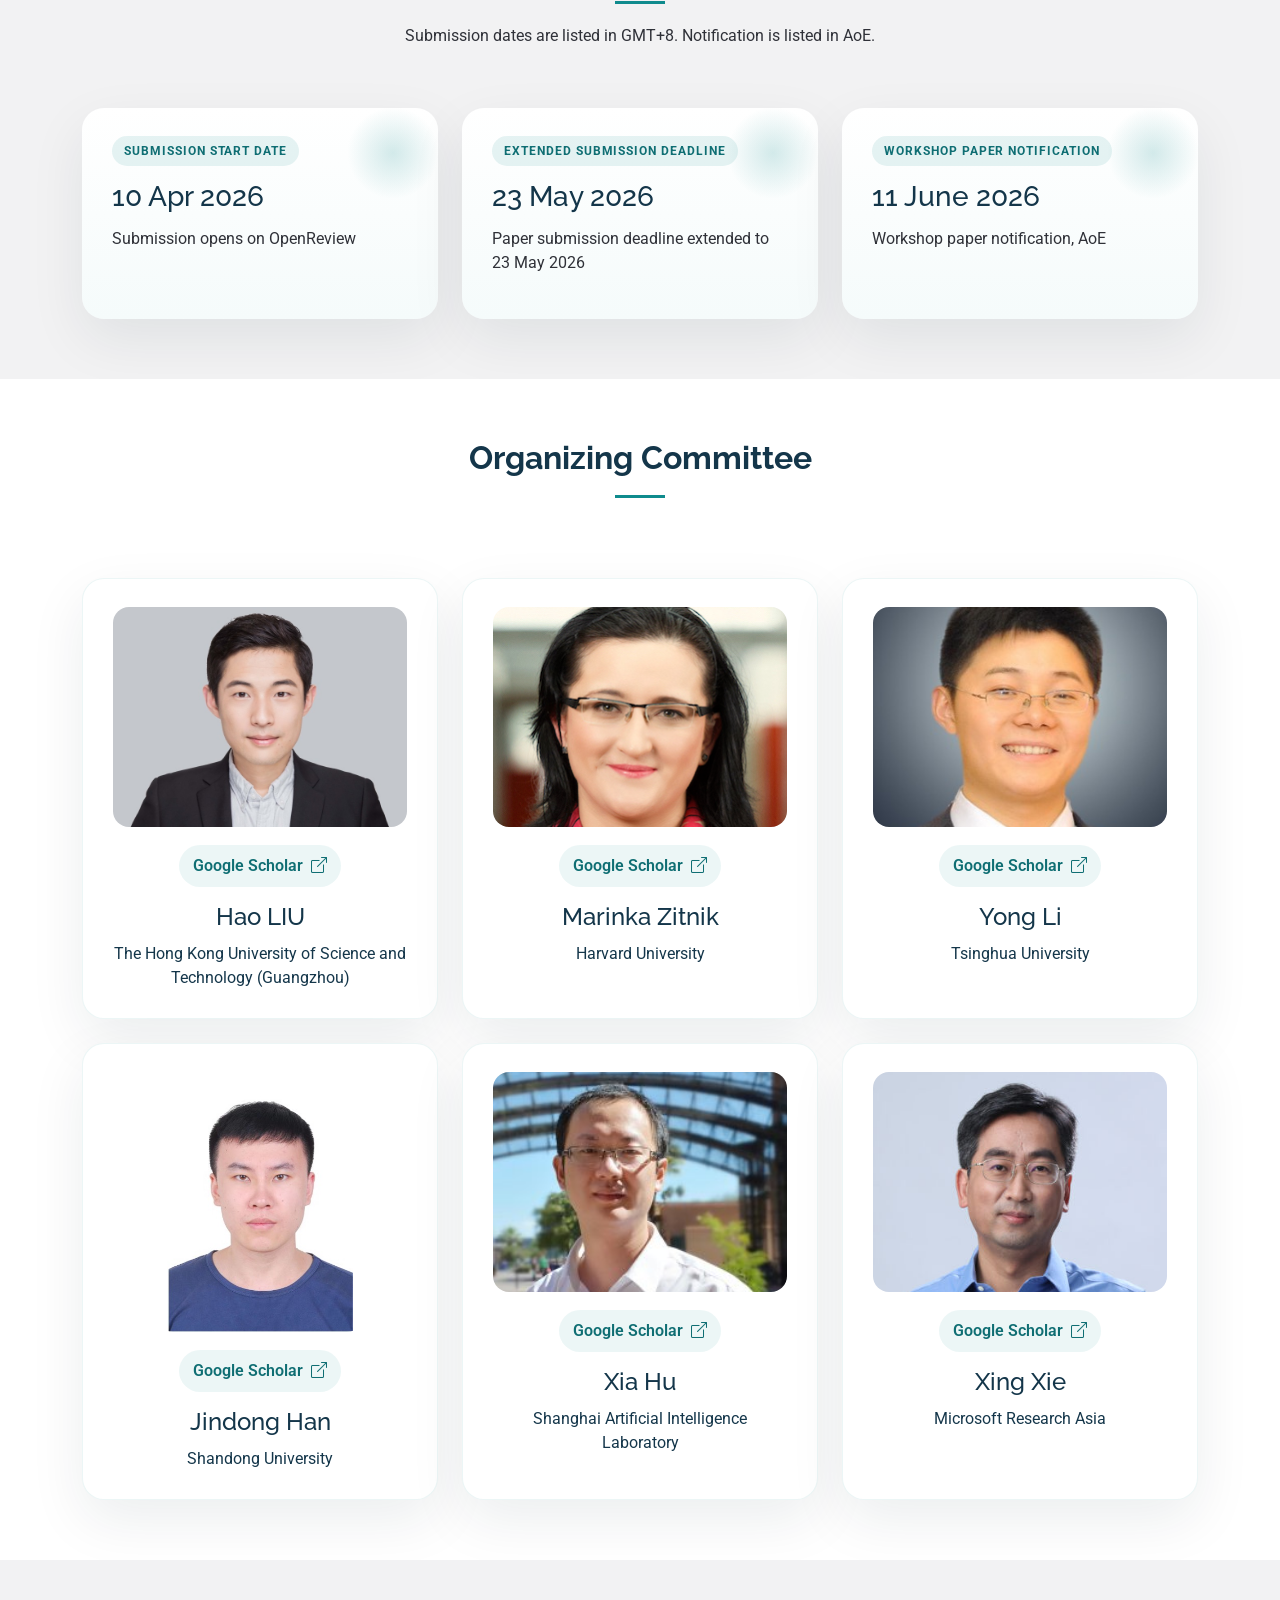
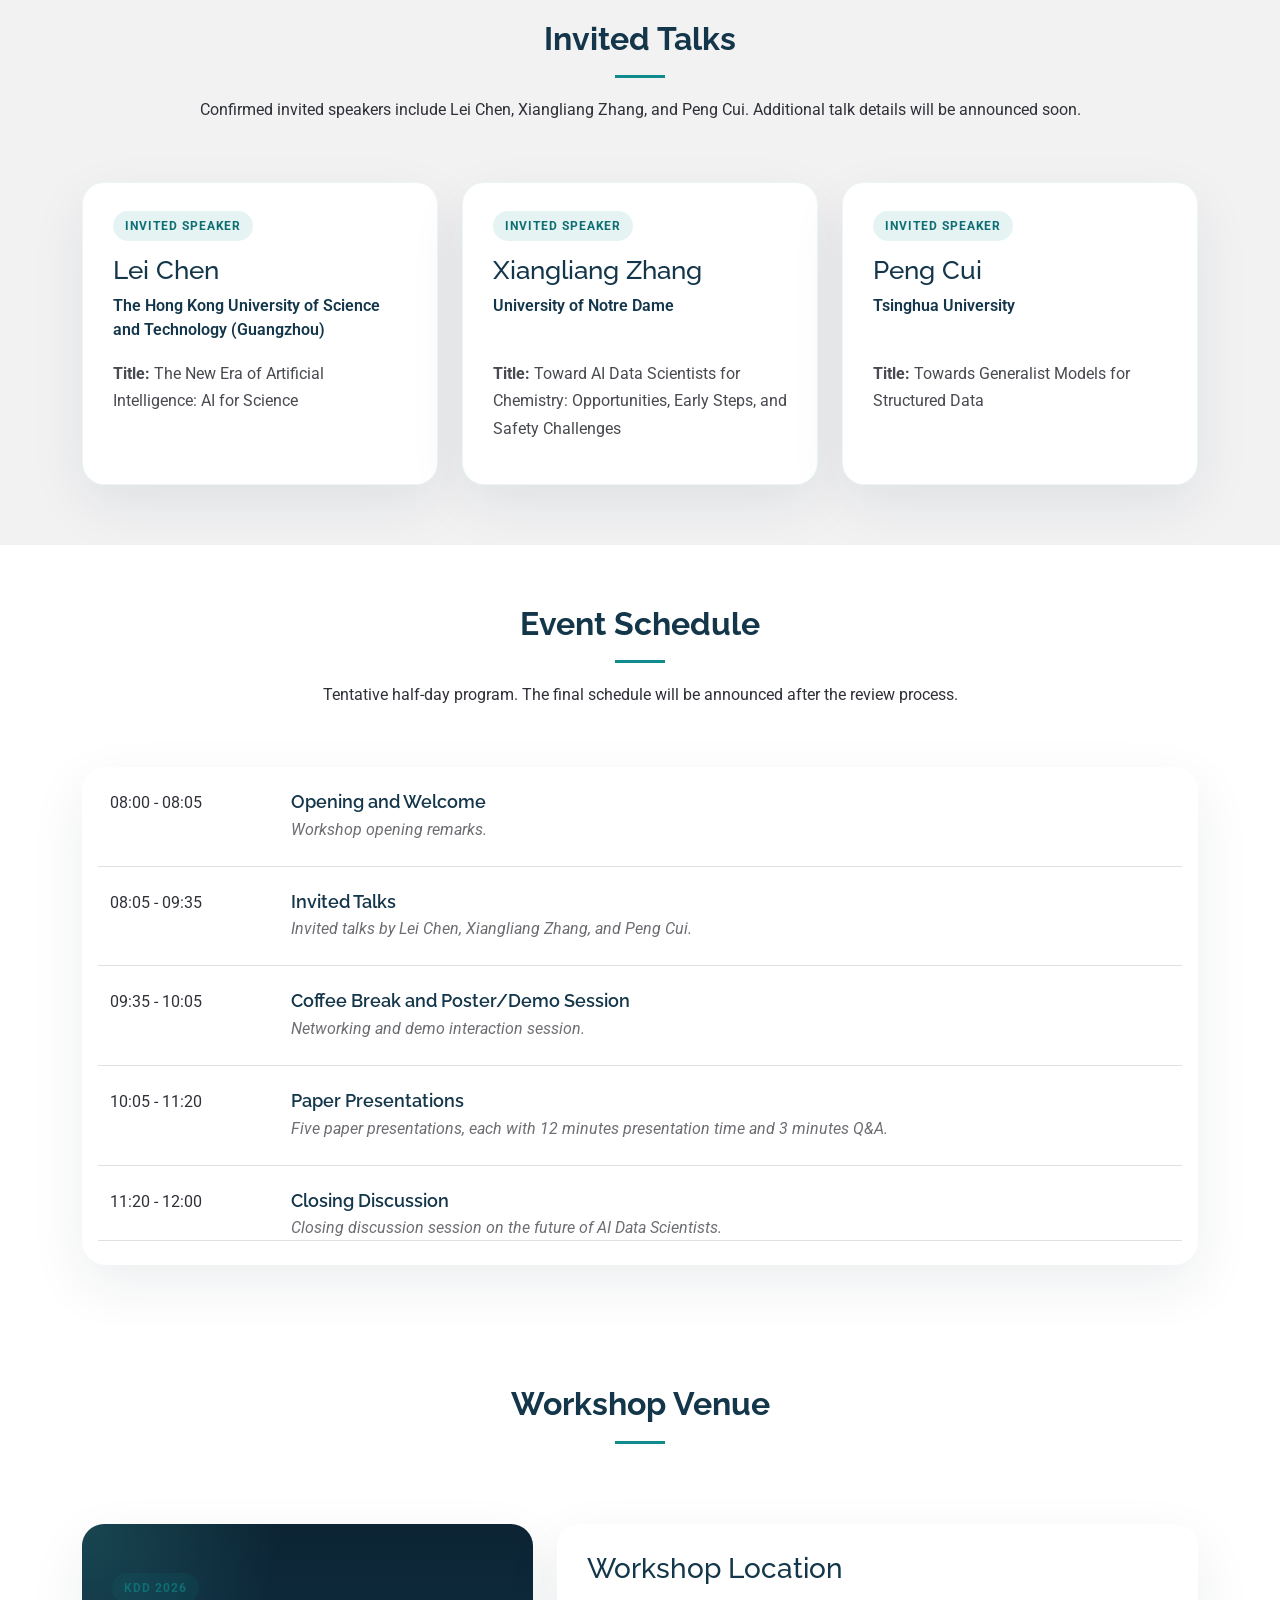
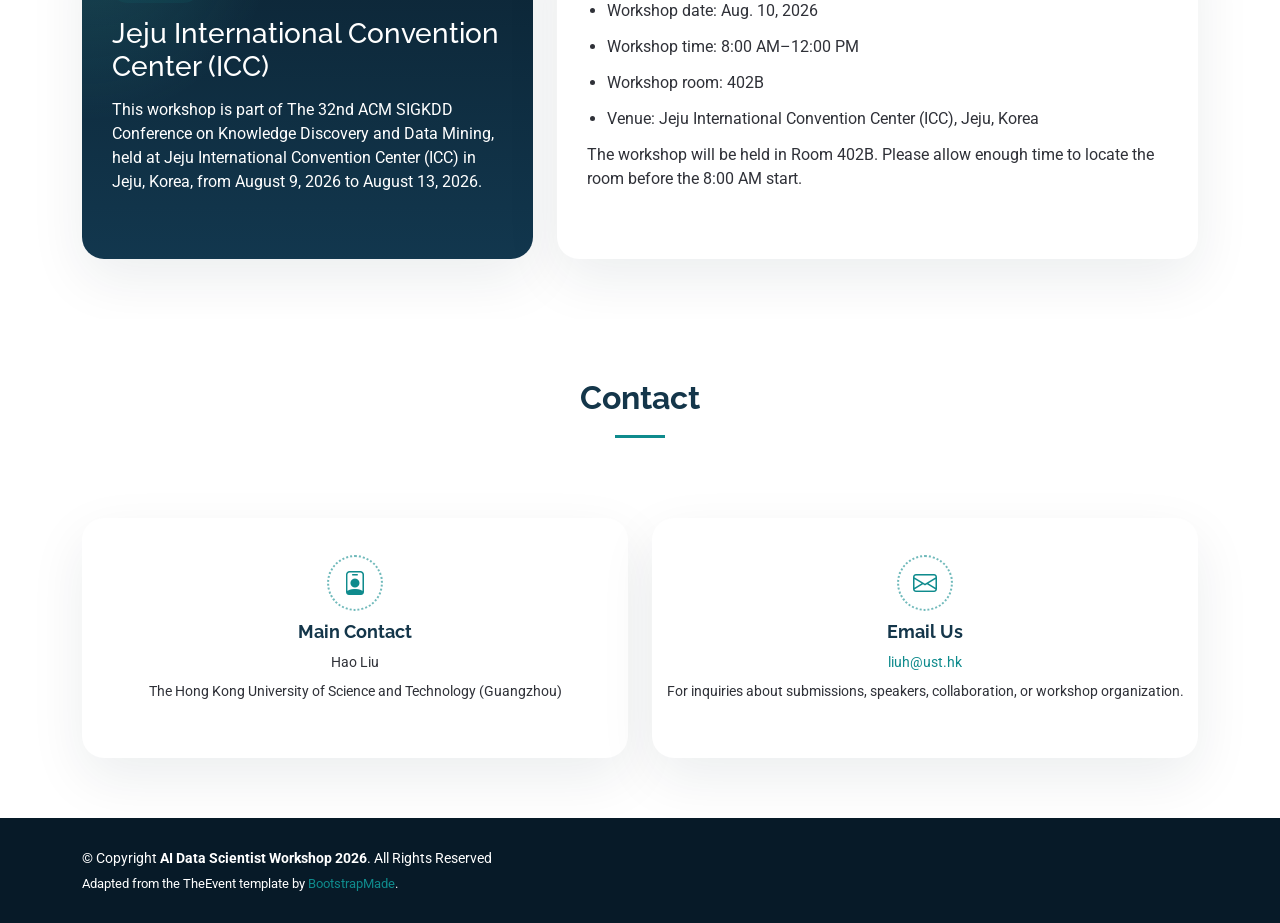
==== commit 43589b4a: "Add workshop room details" ====
--- a/docs/index.html
+++ b/docs/index.html
@@ -61,7 +61,7 @@
       <div class="container d-flex flex-column align-items-center text-center mt-auto">
         <p class="hero-kicker" data-aos="fade-up" data-aos-delay="100">KDD 2026 Workshop</p>
         <h2 data-aos="fade-up" data-aos-delay="200">The 1st International Workshop on<br><span>AI Data Scientist</span></h2>
-        <p class="hero-meta" data-aos="fade-up" data-aos-delay="300">Aug. 10, 2026 (Morning Workshop) · Jeju International Convention Center (ICC), Jeju, Korea</p>
+        <p class="hero-meta" data-aos="fade-up" data-aos-delay="300">Aug. 10, 2026 · 8:00 AM–12:00 PM · Room 402B · Jeju International Convention Center (ICC), Jeju, Korea</p>
         <div class="hero-actions" data-aos="fade-up" data-aos-delay="400">
           <a class="btn-primary-hero btn-submit-hero" href="https://openreview.net/group?id=KDD.org/2026/Workshop/AIDataSci#tab-recent-activity" target="_blank" rel="noopener noreferrer">Submit via OpenReview</a>
           <a class="btn-secondary-hero" href="#cfp">Call for Papers</a>
@@ -79,11 +79,11 @@
             </div>
             <div class="col-lg-3">
               <h3>Where</h3>
-              <p>Jeju International Convention Center (ICC), Jeju, Korea</p>
+              <p>Room 402B, Jeju International Convention Center (ICC), Jeju, Korea</p>
             </div>
             <div class="col-lg-3">
               <h3>When</h3>
-              <p>Aug. 10, 2026 (Morning Workshop)</p>
+              <p>Aug. 10, 2026 · 8:00 AM–12:00 PM</p>
             </div>
           </div>
         </div>
@@ -432,15 +432,15 @@
           </div>
           <div class="col-lg-7">
             <div class="content-card venue-copy">
-              <h3>Current Venue Status</h3>
+              <h3>Workshop Location</h3>
               <ul class="simple-list">
-                <li>Workshop slot: Aug. 10 Morning Workshops</li>
-                <li>Workshop day: Aug. 10, 2026</li>
+                <li>Workshop date: Aug. 10, 2026</li>
+                <li>Workshop time: 8:00 AM–12:00 PM</li>
+                <li>Workshop room: 402B</li>
                 <li>Venue: Jeju International Convention Center (ICC), Jeju, Korea</li>
-                <li>Workshop room: to be announced by KDD 2026</li>
               </ul>
               <p>
-                Room assignment and on-site logistics will be updated once released by the KDD 2026 organizers.
+                The workshop will be held in Room 402B. Please allow enough time to locate the room before the 8:00 AM start.
               </p>
             </div>
           </div>
